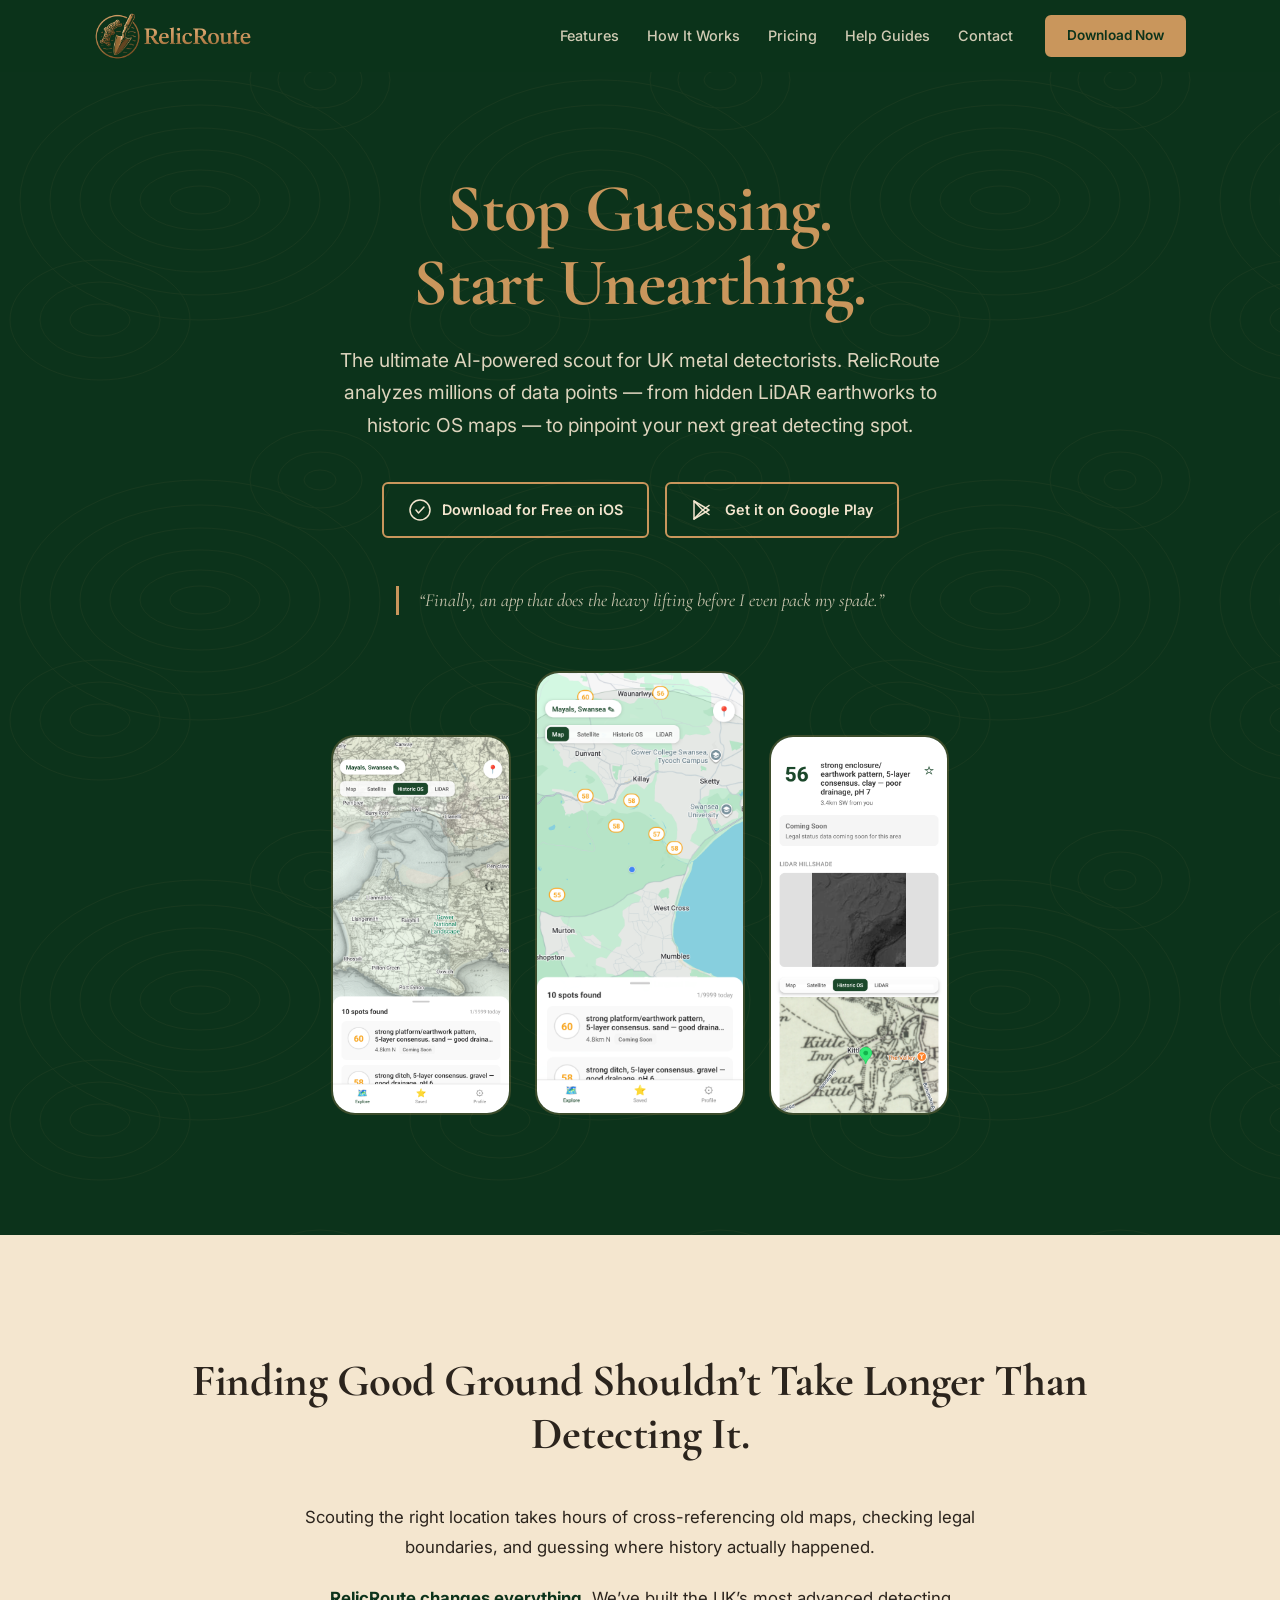
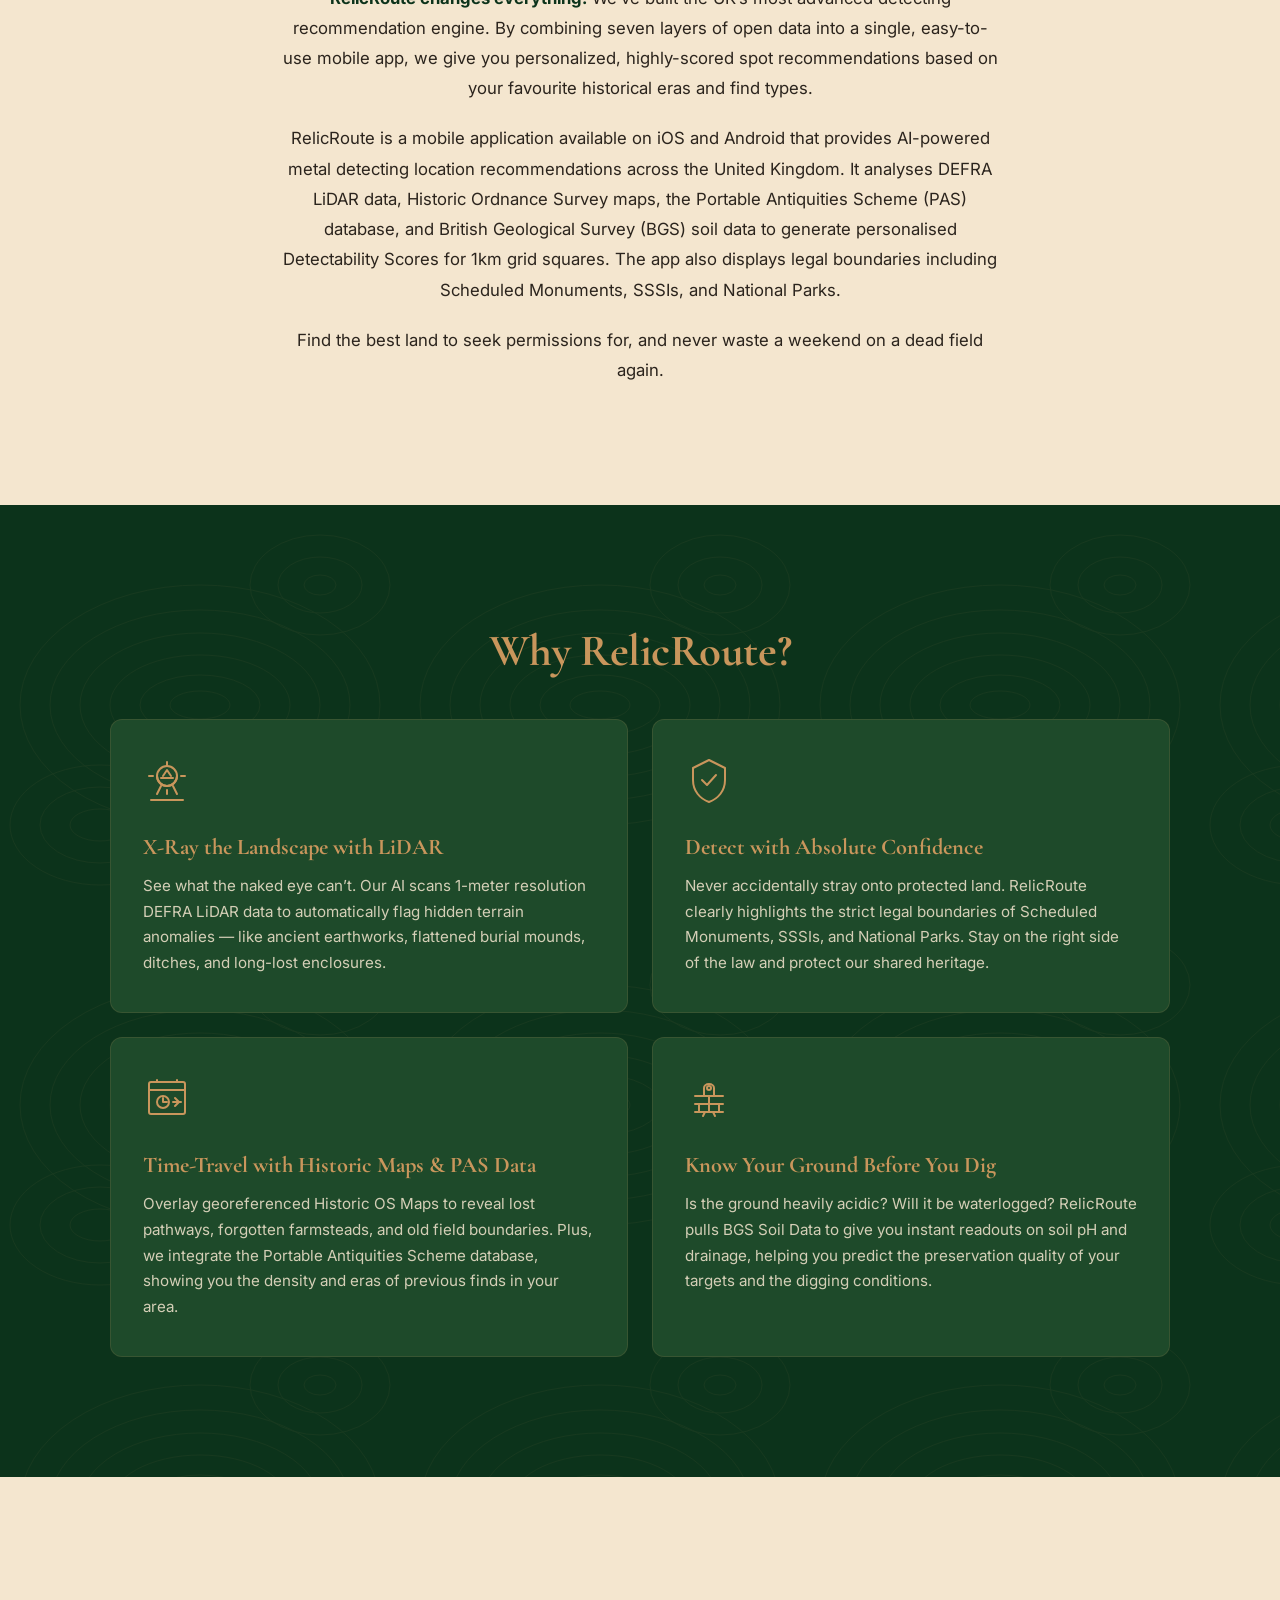
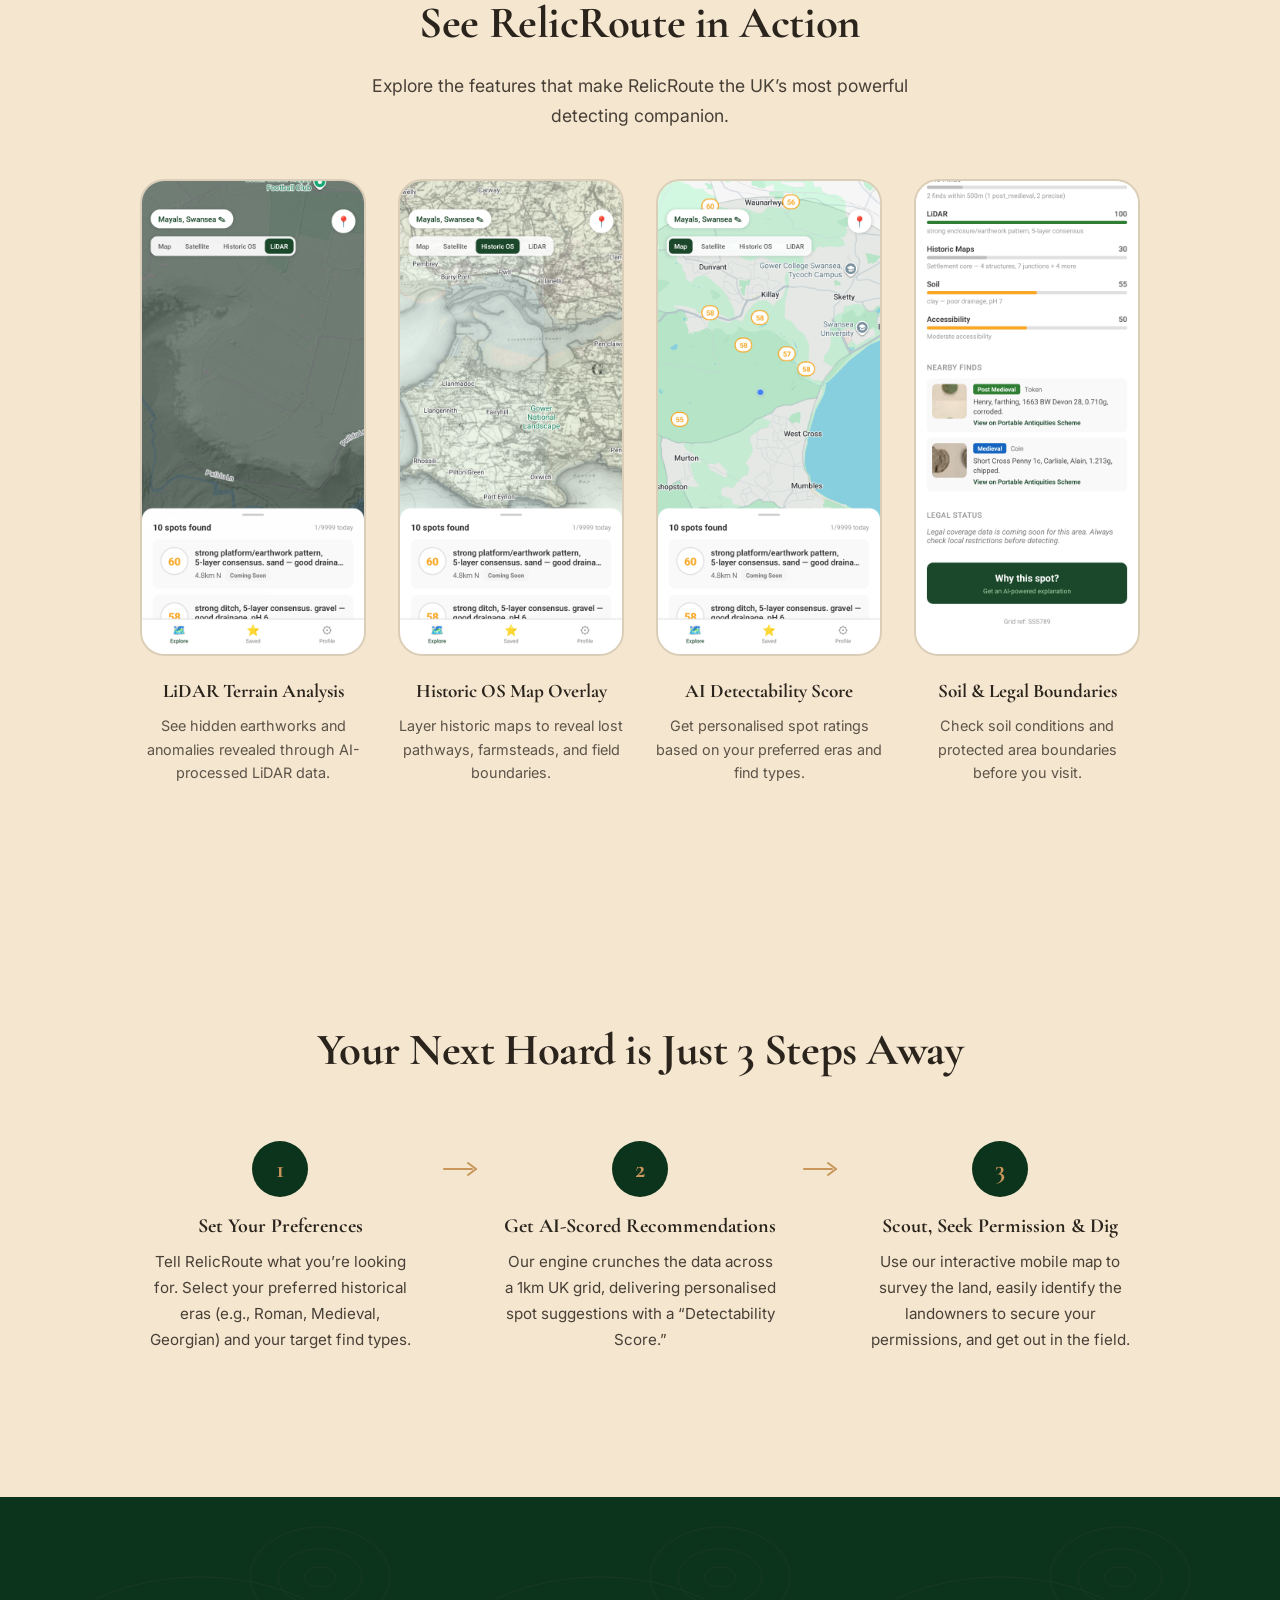
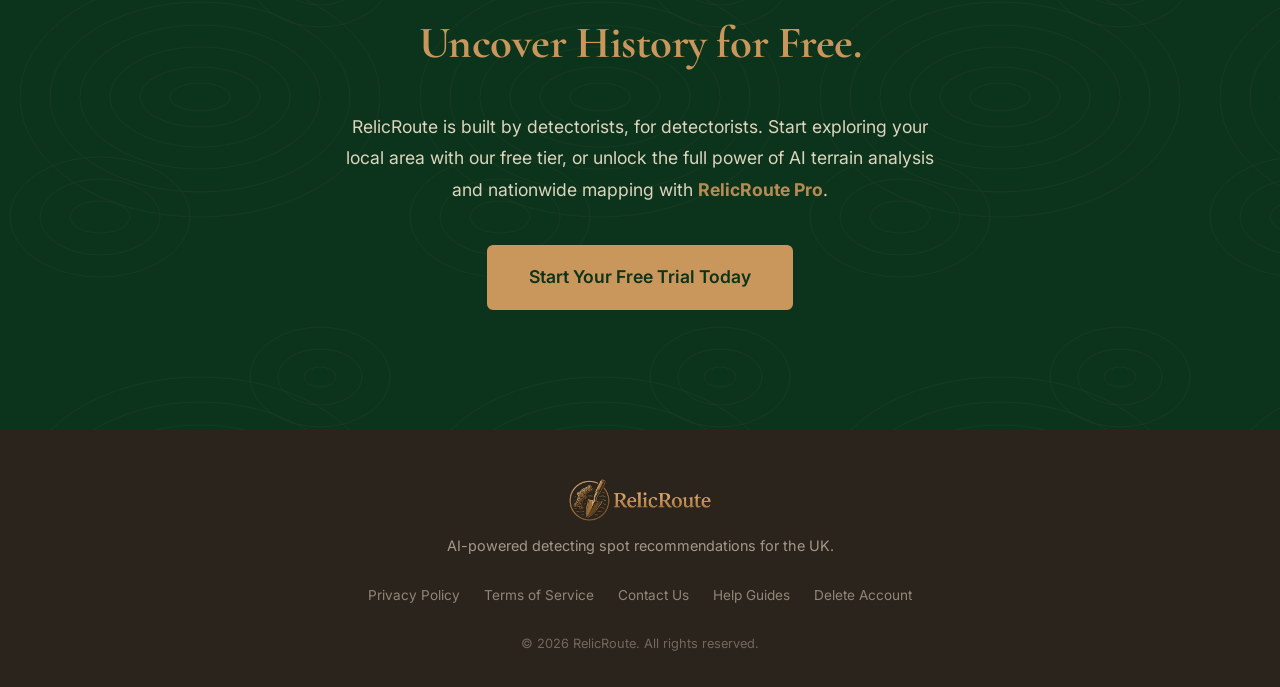
==== index.html @ 4301f2f0 "Add app screenshots to replace placeholder mockups on landing page Replace SVG placeholder icons in " ====
<!DOCTYPE html>
<html lang="en-GB">
<head>
  <meta charset="UTF-8">
  <meta name="viewport" content="width=device-width, initial-scale=1.0">
  <meta name="description" content="RelicRoute — AI-powered spot recommendations for UK metal detectorists. Combine LiDAR, historic maps, PAS data, and soil analysis to find your next great detecting location.">
  <meta name="robots" content="index, follow">
  <meta name="author" content="RelicRoute">
  <meta name="google-site-verification" content="62xCfvaOAFISEsQDNZ6DNPzke8ZOVSslEIPbZOKiRK8">
  <title>RelicRoute — Stop Guessing. Start Unearthing.</title>

  <link rel="canonical" href="https://www.relicroute.co.uk/">

  <!-- Open Graph -->
  <meta property="og:title" content="RelicRoute — AI-Powered Spot Recommendations for UK Metal Detectorists">
  <meta property="og:description" content="Combine LiDAR, historic maps, PAS data, and soil analysis to find your next great detecting location.">
  <meta property="og:type" content="website">
  <meta property="og:url" content="https://www.relicroute.co.uk/">
  <meta property="og:image" content="https://www.relicroute.co.uk/relicroute-logo.png">
  <meta property="og:site_name" content="RelicRoute">
  <meta property="og:locale" content="en_GB">

  <!-- Twitter Card -->
  <meta name="twitter:card" content="summary_large_image">
  <meta name="twitter:title" content="RelicRoute — AI-Powered Spot Recommendations for UK Metal Detectorists">
  <meta name="twitter:description" content="Combine LiDAR, historic maps, PAS data, and soil analysis to find your next great detecting location.">
  <meta name="twitter:image" content="https://www.relicroute.co.uk/relicroute-logo.png">

  <link rel="preconnect" href="https://fonts.googleapis.com">
  <link rel="preconnect" href="https://fonts.gstatic.com" crossorigin>
  <link href="https://fonts.googleapis.com/css2?family=Cormorant+Garamond:ital,wght@0,400;0,600;0,700;1,400&family=Inter:wght@400;500;600;700&display=swap" rel="stylesheet">

  <link rel="icon" type="image/png" href="RelicRoute Logo.png">
  <link rel="apple-touch-icon" href="relicroute-logo.png">
  <link rel="stylesheet" href="css/styles.css">

  <!-- Structured Data -->
  <script type="application/ld+json">
  {
    "@context": "https://schema.org",
    "@type": "Organization",
    "name": "RelicRoute",
    "url": "https://www.relicroute.co.uk",
    "logo": "https://www.relicroute.co.uk/relicroute-logo.png",
    "description": "AI-powered detecting spot recommendations for UK metal detectorists.",
    "email": "support@relicroute.co.uk"
  }
  </script>
  <script type="application/ld+json">
  {
    "@context": "https://schema.org",
    "@type": "SoftwareApplication",
    "name": "RelicRoute",
    "operatingSystem": "iOS, Android",
    "applicationCategory": "UtilitiesApplication",
    "description": "AI-powered scout for UK metal detectorists. Analyses LiDAR, historic maps, PAS data, and soil data to recommend detecting locations.",
    "offers": {
      "@type": "Offer",
      "price": "0",
      "priceCurrency": "GBP"
    },
    "featureList": [
      "LiDAR terrain analysis",
      "Historic Ordnance Survey map overlays",
      "Portable Antiquities Scheme (PAS) data integration",
      "BGS soil data analysis",
      "Scheduled Monument and SSSI boundary mapping",
      "AI-powered Detectability Score"
    ]
  }
  </script>
</head>
<body>

  <!-- Navigation -->
  <header class="site-header" id="site-header">
    <nav class="nav-container">
      <a href="index.html" class="nav-logo">
        <img src="relicroute-logo.png" alt="RelicRoute" width="200" height="auto">
      </a>
      <button class="nav-toggle" aria-label="Toggle navigation" aria-expanded="false">
        <span class="hamburger"></span>
      </button>
      <div class="nav-menu">
        <ul class="nav-links">
          <li><a href="#features">Features</a></li>
          <li><a href="#how-it-works">How It Works</a></li>
          <li><a href="#pricing">Pricing</a></li>
          <li><a href="help.html">Help Guides</a></li>
          <li><a href="contact.html">Contact</a></li>
        </ul>
        <a href="#pricing" class="btn btn-bronze btn-sm">Download Now</a>
      </div>
    </nav>
  </header>

  <main>

    <!-- Hero Section -->
    <section class="hero" id="hero">
      <div class="contour-bg" aria-hidden="true"></div>
      <div class="container hero-content">
        <h1 class="hero-headline">Stop Guessing.<br>Start Unearthing.</h1>
        <p class="hero-sub">The ultimate AI-powered scout for UK metal detectorists. RelicRoute analyzes millions of data points — from hidden LiDAR earthworks to historic OS maps — to pinpoint your next great detecting spot.</p>
        <div class="hero-ctas">
          <a href="#" class="btn btn-store">
            <svg width="24" height="24" viewBox="0 0 24 24" fill="none" stroke="currentColor" stroke-width="1.5" stroke-linecap="round" stroke-linejoin="round" aria-hidden="true"><path d="M12 2C6.477 2 2 6.477 2 12s4.477 10 10 10 10-4.477 10-10S17.523 2 12 2z"/><path d="M8 12l2.5 3L16 9"/></svg>
            Download for Free on iOS
          </a>
          <a href="#" class="btn btn-store">
            <svg width="24" height="24" viewBox="0 0 24 24" fill="none" stroke="currentColor" stroke-width="1.5" stroke-linecap="round" stroke-linejoin="round" aria-hidden="true"><path d="M3 3l8.735 9L3 21V3z"/><path d="M3 3l15 9-15 9"/><path d="M11.735 12L18 16.5"/><path d="M11.735 12L18 7.5"/></svg>
            Get it on Google Play
          </a>
        </div>
        <blockquote class="hero-quote">
          <p>&ldquo;Finally, an app that does the heavy lifting before I even pack my spade.&rdquo;</p>
        </blockquote>

        <!-- App Screenshots in Hero -->
        <div class="hero-screenshots">
          <div class="phone-frame">
            <img src="images/explore-map-scores.png" alt="RelicRoute map view showing detectability scores across the landscape" class="phone-screenshot" />
          </div>
          <div class="phone-frame phone-frame--featured">
            <img src="images/explore-historic-os.png" alt="RelicRoute explore view with Historic OS map overlay and recommended spots" class="phone-screenshot" />
          </div>
          <div class="phone-frame">
            <img src="images/spot-detail-overview.png" alt="RelicRoute spot detail showing LiDAR hillshade and historic map data" class="phone-screenshot" />
          </div>
        </div>
      </div>
    </section>

    <!-- Problem / Solution Section -->
    <section class="problem-solution" id="about">
      <div class="container">
        <h2 class="section-heading">Finding Good Ground Shouldn&rsquo;t Take Longer Than Detecting It.</h2>
        <div class="problem-solution-body">
          <p>Scouting the right location takes hours of cross-referencing old maps, checking legal boundaries, and guessing where history actually happened.</p>
          <p><strong>RelicRoute changes everything.</strong> We&rsquo;ve built the UK&rsquo;s most advanced detecting recommendation engine. By combining seven layers of open data into a single, easy-to-use mobile app, we give you personalized, highly-scored spot recommendations based on your favourite historical eras and find types.</p>
          <p>RelicRoute is a mobile application available on iOS and Android that provides AI-powered metal detecting location recommendations across the United Kingdom. It analyses DEFRA LiDAR data, Historic Ordnance Survey maps, the Portable Antiquities Scheme (PAS) database, and British Geological Survey (BGS) soil data to generate personalised Detectability Scores for 1km grid squares. The app also displays legal boundaries including Scheduled Monuments, SSSIs, and National Parks.</p>
          <p>Find the best land to seek permissions for, and never waste a weekend on a dead field again.</p>
        </div>
      </div>
    </section>

    <!-- Core Features Section -->
    <section class="features" id="features">
      <div class="contour-bg" aria-hidden="true"></div>
      <div class="container">
        <h2 class="section-heading section-heading--light">Why RelicRoute?</h2>
        <div class="features-grid">

          <div class="feature-card">
            <div class="feature-icon">
              <svg width="48" height="48" viewBox="0 0 48 48" fill="none" stroke="#C9965C" stroke-width="2" stroke-linecap="round" stroke-linejoin="round" aria-hidden="true">
                <circle cx="24" cy="20" r="10"/>
                <path d="M14 20c0 5.523 4.477 10 10 10s10-4.477 10-10"/>
                <path d="M24 10v-4M24 34v4M10 20H6M42 20h-4"/>
                <path d="M18 30l-4 8M30 30l4 8"/>
                <path d="M8 44h32"/>
                <path d="M20 20l4-6 4 6"/>
                <path d="M18 22h12"/>
              </svg>
            </div>
            <h3 class="feature-title">X-Ray the Landscape with LiDAR</h3>
            <p class="feature-desc">See what the naked eye can&rsquo;t. Our AI scans 1-meter resolution DEFRA LiDAR data to automatically flag hidden terrain anomalies — like ancient earthworks, flattened burial mounds, ditches, and long-lost enclosures.</p>
          </div>

          <div class="feature-card">
            <div class="feature-icon">
              <svg width="48" height="48" viewBox="0 0 48 48" fill="none" stroke="#C9965C" stroke-width="2" stroke-linecap="round" stroke-linejoin="round" aria-hidden="true">
                <path d="M24 4l-16 8v12c0 10.667 6.667 18.667 16 22 9.333-3.333 16-11.333 16-22V12L24 4z"/>
                <path d="M17 24l5 5 9-10"/>
              </svg>
            </div>
            <h3 class="feature-title">Detect with Absolute Confidence</h3>
            <p class="feature-desc">Never accidentally stray onto protected land. RelicRoute clearly highlights the strict legal boundaries of Scheduled Monuments, SSSIs, and National Parks. Stay on the right side of the law and protect our shared heritage.</p>
          </div>

          <div class="feature-card">
            <div class="feature-icon">
              <svg width="48" height="48" viewBox="0 0 48 48" fill="none" stroke="#C9965C" stroke-width="2" stroke-linecap="round" stroke-linejoin="round" aria-hidden="true">
                <rect x="6" y="8" width="36" height="32" rx="2"/>
                <path d="M6 16h36"/>
                <path d="M14 8v-2M34 8v-2"/>
                <circle cx="20" cy="28" r="6"/>
                <path d="M20 24v4h4"/>
                <path d="M32 24l4 4M32 32l4-4"/>
                <path d="M30 28h8"/>
              </svg>
            </div>
            <h3 class="feature-title">Time-Travel with Historic Maps &amp; PAS Data</h3>
            <p class="feature-desc">Overlay georeferenced Historic OS Maps to reveal lost pathways, forgotten farmsteads, and old field boundaries. Plus, we integrate the Portable Antiquities Scheme database, showing you the density and eras of previous finds in your area.</p>
          </div>

          <div class="feature-card">
            <div class="feature-icon">
              <svg width="48" height="48" viewBox="0 0 48 48" fill="none" stroke="#C9965C" stroke-width="2" stroke-linecap="round" stroke-linejoin="round" aria-hidden="true">
                <path d="M10 38h28"/>
                <path d="M10 30h28"/>
                <path d="M10 22h28"/>
                <path d="M14 38v-8"/>
                <path d="M24 38v-16"/>
                <path d="M34 38v-8"/>
                <path d="M19 22v-8c0-2 2-4 5-4s5 2 5 4v8"/>
                <circle cx="24" cy="14" r="2"/>
                <path d="M18 42l2-4M30 42l-2-4"/>
              </svg>
            </div>
            <h3 class="feature-title">Know Your Ground Before You Dig</h3>
            <p class="feature-desc">Is the ground heavily acidic? Will it be waterlogged? RelicRoute pulls BGS Soil Data to give you instant readouts on soil pH and drainage, helping you predict the preservation quality of your targets and the digging conditions.</p>
          </div>

        </div>
      </div>
    </section>

    <!-- App Preview Section -->
    <section class="app-preview" id="app-preview">
      <div class="container">
        <h2 class="section-heading">See RelicRoute in Action</h2>
        <p class="app-preview-sub">Explore the features that make RelicRoute the UK&rsquo;s most powerful detecting companion.</p>
        <div class="app-preview-grid">
          <div class="preview-item reveal">
            <div class="preview-phone">
              <img src="images/explore-lidar.png" alt="LiDAR terrain analysis showing hidden earthworks" class="phone-screenshot phone-screenshot--light" />
            </div>
            <h3 class="preview-label">LiDAR Terrain Analysis</h3>
            <p class="preview-desc">See hidden earthworks and anomalies revealed through AI-processed LiDAR data.</p>
          </div>
          <div class="preview-item reveal">
            <div class="preview-phone">
              <img src="images/explore-historic-os-2.png" alt="Historic OS map overlay showing lost pathways and settlements" class="phone-screenshot phone-screenshot--light" />
            </div>
            <h3 class="preview-label">Historic OS Map Overlay</h3>
            <p class="preview-desc">Layer historic maps to reveal lost pathways, farmsteads, and field boundaries.</p>
          </div>
          <div class="preview-item reveal">
            <div class="preview-phone">
              <img src="images/spot-scores-breakdown.png" alt="AI detectability score breakdown with category ratings" class="phone-screenshot phone-screenshot--light" />
            </div>
            <h3 class="preview-label">AI Detectability Score</h3>
            <p class="preview-desc">Get personalised spot ratings based on your preferred eras and find types.</p>
          </div>
          <div class="preview-item reveal">
            <div class="preview-phone">
              <img src="images/explore-map-scores-2.png" alt="Map view showing soil and legal boundary data" class="phone-screenshot phone-screenshot--light" />
            </div>
            <h3 class="preview-label">Soil &amp; Legal Boundaries</h3>
            <p class="preview-desc">Check soil conditions and protected area boundaries before you visit.</p>
          </div>
        </div>
      </div>
    </section>

    <!-- How It Works Section -->
    <section class="how-it-works" id="how-it-works">
      <div class="container">
        <h2 class="section-heading">Your Next Hoard is Just 3 Steps Away</h2>
        <div class="steps">
          <div class="step">
            <span class="step-number">1</span>
            <h3 class="step-title">Set Your Preferences</h3>
            <p class="step-desc">Tell RelicRoute what you&rsquo;re looking for. Select your preferred historical eras (e.g., Roman, Medieval, Georgian) and your target find types.</p>
          </div>
          <div class="step-connector" aria-hidden="true">
            <svg width="40" height="24" viewBox="0 0 40 24" fill="none" stroke="#C9965C" stroke-width="2" stroke-linecap="round"><path d="M4 12h28M28 6l8 6-8 6"/></svg>
          </div>
          <div class="step">
            <span class="step-number">2</span>
            <h3 class="step-title">Get AI-Scored Recommendations</h3>
            <p class="step-desc">Our engine crunches the data across a 1km UK grid, delivering personalised spot suggestions with a &ldquo;Detectability Score.&rdquo;</p>
          </div>
          <div class="step-connector" aria-hidden="true">
            <svg width="40" height="24" viewBox="0 0 40 24" fill="none" stroke="#C9965C" stroke-width="2" stroke-linecap="round"><path d="M4 12h28M28 6l8 6-8 6"/></svg>
          </div>
          <div class="step">
            <span class="step-number">3</span>
            <h3 class="step-title">Scout, Seek Permission &amp; Dig</h3>
            <p class="step-desc">Use our interactive mobile map to survey the land, easily identify the landowners to secure your permissions, and get out in the field.</p>
          </div>
        </div>
      </div>
    </section>

    <!-- Pricing / CTA Section -->
    <section class="pricing" id="pricing">
      <div class="contour-bg" aria-hidden="true"></div>
      <div class="container pricing-content">
        <h2 class="section-heading section-heading--light">Uncover History for Free.</h2>
        <p class="pricing-body">RelicRoute is built by detectorists, for detectorists. Start exploring your local area with our free tier, or unlock the full power of AI terrain analysis and nationwide mapping with <strong>RelicRoute Pro</strong>.</p>
        <div class="pricing-ctas">
          <a href="#" class="btn btn-bronze btn-lg">Start Your Free Trial Today</a>
        </div>
      </div>
    </section>

  </main>

  <!-- Footer -->
  <footer class="site-footer">
    <div class="container footer-inner">
      <div class="footer-brand">
        <img src="relicroute-logo.png" alt="RelicRoute" class="footer-logo" width="160">
        <p class="footer-tagline">AI-powered detecting spot recommendations for the UK.</p>
      </div>
      <nav class="footer-links" aria-label="Footer navigation">
        <a href="privacy.html">Privacy Policy</a>
        <a href="terms.html">Terms of Service</a>
        <a href="contact.html">Contact Us</a>
        <a href="help.html">Help Guides</a>
        <a href="delete-account.html">Delete Account</a>
      </nav>
      <p class="footer-copy">&copy; 2026 RelicRoute. All rights reserved.</p>
    </div>
  </footer>

  <script src="js/main.js"></script>
</body>
</html>
---- css/styles.css ----
/* ===================================================
   RelicRoute Marketing Site — Styles
   Brand: Heritage green, bronze, parchment
   Fonts: Cormorant Garamond (display), Inter (body)
   =================================================== */

/* --- Custom Properties --- */
:root {
  --relic-green: #0C331B;
  --brand-bronze: #C9965C;
  --deep-bronze: #B6844F;
  --moss-green: #1E4A2A;
  --parchment: #F4E6CF;
  --charcoal-earth: #2B241D;
  --white: #FFFFFF;

  --font-display: 'Cormorant Garamond', Georgia, 'Times New Roman', serif;
  --font-body: 'Inter', -apple-system, BlinkMacSystemFont, 'Segoe UI', Roboto, sans-serif;

  --max-width: 1140px;
  --header-height: 72px;

  --ease-out: cubic-bezier(0.25, 0.46, 0.45, 0.94);
}

/* --- Reset --- */
*,
*::before,
*::after {
  margin: 0;
  padding: 0;
  box-sizing: border-box;
}

html {
  scroll-behavior: smooth;
  -webkit-text-size-adjust: 100%;
}

body {
  font-family: var(--font-body);
  font-size: 16px;
  line-height: 1.6;
  color: var(--charcoal-earth);
  background: var(--relic-green);
  -webkit-font-smoothing: antialiased;
  -moz-osx-font-smoothing: grayscale;
}

img {
  max-width: 100%;
  height: auto;
  display: block;
}

a {
  color: inherit;
  text-decoration: none;
}

ul {
  list-style: none;
}

/* --- Utilities --- */
.container {
  width: 100%;
  max-width: var(--max-width);
  margin: 0 auto;
  padding: 0 24px;
}

/* --- Buttons --- */
.btn {
  display: inline-flex;
  align-items: center;
  gap: 10px;
  font-family: var(--font-body);
  font-weight: 600;
  font-size: 0.95rem;
  border: 2px solid var(--brand-bronze);
  border-radius: 6px;
  padding: 12px 28px;
  cursor: pointer;
  transition: background 0.25s var(--ease-out), color 0.25s var(--ease-out), transform 0.2s var(--ease-out);
  text-align: center;
  justify-content: center;
}

.btn:hover {
  transform: translateY(-1px);
}

.btn:active {
  transform: translateY(0);
}

.btn-bronze {
  background: var(--brand-bronze);
  color: var(--relic-green);
  border-color: var(--brand-bronze);
}

.btn-bronze:hover {
  background: var(--deep-bronze);
  border-color: var(--deep-bronze);
}

.btn-store {
  background: transparent;
  color: var(--parchment);
  border-color: var(--brand-bronze);
  font-size: 0.9rem;
  padding: 14px 24px;
}

.btn-store:hover {
  background: var(--brand-bronze);
  color: var(--relic-green);
}

.btn-store svg {
  flex-shrink: 0;
}

.btn-sm {
  padding: 8px 20px;
  font-size: 0.85rem;
}

.btn-lg {
  padding: 16px 40px;
  font-size: 1.1rem;
}

/* --- Contour Background Texture --- */
.contour-bg {
  position: absolute;
  inset: 0;
  pointer-events: none;
  opacity: 0.06;
  background-image: url("data:image/svg+xml,%3Csvg xmlns='http://www.w3.org/2000/svg' width='400' height='400' viewBox='0 0 400 400'%3E%3Cg fill='none' stroke='%23C9965C' stroke-width='1'%3E%3Cellipse cx='200' cy='200' rx='180' ry='120'/%3E%3Cellipse cx='200' cy='200' rx='150' ry='95'/%3E%3Cellipse cx='200' cy='200' rx='120' ry='72'/%3E%3Cellipse cx='200' cy='200' rx='90' ry='50'/%3E%3Cellipse cx='200' cy='200' rx='60' ry='30'/%3E%3Cellipse cx='200' cy='200' rx='30' ry='14'/%3E%3Cellipse cx='100' cy='320' rx='90' ry='60'/%3E%3Cellipse cx='100' cy='320' rx='60' ry='38'/%3E%3Cellipse cx='100' cy='320' rx='30' ry='16'/%3E%3Cellipse cx='320' cy='80' rx='70' ry='50'/%3E%3Cellipse cx='320' cy='80' rx='42' ry='28'/%3E%3Cellipse cx='320' cy='80' rx='16' ry='10'/%3E%3C/g%3E%3C/svg%3E");
  background-size: 400px 400px;
}

/* ===================================================
   HEADER / NAVIGATION
   =================================================== */
.site-header {
  position: fixed;
  top: 0;
  left: 0;
  right: 0;
  z-index: 100;
  height: var(--header-height);
  background: rgba(12, 51, 27, 0.9);
  backdrop-filter: blur(12px);
  -webkit-backdrop-filter: blur(12px);
  transition: background 0.3s var(--ease-out), box-shadow 0.3s var(--ease-out);
}

.site-header.scrolled {
  background: rgba(12, 51, 27, 0.97);
  box-shadow: 0 2px 20px rgba(0, 0, 0, 0.3);
}

.nav-container {
  max-width: var(--max-width);
  margin: 0 auto;
  padding: 0 24px;
  height: 100%;
  display: flex;
  align-items: center;
  justify-content: space-between;
}

.nav-logo img {
  height: 48px;
  width: auto;
}

.nav-menu {
  display: flex;
  align-items: center;
  gap: 32px;
}

.nav-links {
  display: flex;
  gap: 28px;
}

.nav-links a {
  font-size: 0.9rem;
  font-weight: 500;
  color: var(--parchment);
  opacity: 0.85;
  transition: opacity 0.2s, color 0.2s;
}

.nav-links a:hover {
  opacity: 1;
  color: var(--brand-bronze);
}

/* Hamburger */
.nav-toggle {
  display: none;
  background: none;
  border: none;
  cursor: pointer;
  width: 32px;
  height: 32px;
  position: relative;
  z-index: 110;
}

.hamburger,
.hamburger::before,
.hamburger::after {
  display: block;
  width: 24px;
  height: 2px;
  background: var(--parchment);
  border-radius: 2px;
  transition: transform 0.3s var(--ease-out), opacity 0.2s;
  position: absolute;
  left: 4px;
}

.hamburger {
  top: 50%;
  transform: translateY(-50%);
}

.hamburger::before {
  content: '';
  top: -7px;
}

.hamburger::after {
  content: '';
  top: 7px;
}

.nav-toggle[aria-expanded="true"] .hamburger {
  background: transparent;
}

.nav-toggle[aria-expanded="true"] .hamburger::before {
  top: 0;
  transform: rotate(45deg);
}

.nav-toggle[aria-expanded="true"] .hamburger::after {
  top: 0;
  transform: rotate(-45deg);
}

/* ===================================================
   HERO
   =================================================== */
.hero {
  position: relative;
  background: var(--relic-green);
  padding: calc(var(--header-height) + 80px) 0 100px;
  overflow: hidden;
  min-height: 85vh;
  display: flex;
  align-items: center;
}

.hero-content {
  position: relative;
  z-index: 1;
  text-align: center;
  max-width: 780px;
  margin: 0 auto;
}

.hero-headline {
  font-family: var(--font-display);
  font-weight: 700;
  font-size: clamp(2.4rem, 6vw, 4.2rem);
  line-height: 1.1;
  color: var(--brand-bronze);
  margin-bottom: 24px;
  letter-spacing: -0.01em;
}

.hero-sub {
  font-size: clamp(1rem, 2.2vw, 1.2rem);
  color: var(--parchment);
  opacity: 0.9;
  line-height: 1.7;
  margin-bottom: 40px;
  max-width: 640px;
  margin-left: auto;
  margin-right: auto;
}

.hero-ctas {
  display: flex;
  flex-wrap: wrap;
  gap: 16px;
  justify-content: center;
  margin-bottom: 48px;
}

.hero-quote {
  border-left: 3px solid var(--brand-bronze);
  padding-left: 20px;
  display: inline-block;
  text-align: left;
}

.hero-quote p {
  font-family: var(--font-display);
  font-style: italic;
  font-size: 1.15rem;
  color: var(--parchment);
  opacity: 0.8;
  line-height: 1.6;
}

/* --- Hero Screenshots --- */
.hero-screenshots {
  display: flex;
  justify-content: center;
  align-items: flex-end;
  gap: 24px;
  margin-top: 56px;
}

.phone-frame {
  width: 180px;
  flex-shrink: 0;
}

.phone-frame--featured {
  width: 210px;
}

.screenshot-placeholder {
  aspect-ratio: 9 / 19;
  background: var(--moss-green);
  border: 2px solid rgba(201, 150, 92, 0.25);
  border-radius: 24px;
  display: flex;
  flex-direction: column;
  align-items: center;
  justify-content: center;
  gap: 12px;
  color: var(--brand-bronze);
  padding: 20px;
  text-align: center;
}

.screenshot-placeholder span {
  font-family: var(--font-body);
  font-size: 0.8rem;
  font-weight: 500;
  opacity: 0.7;
}

.screenshot-placeholder svg {
  opacity: 0.5;
}

.screenshot-placeholder--light {
  background: var(--white);
  border-color: rgba(43, 36, 29, 0.12);
  color: var(--charcoal-earth);
}

.phone-screenshot {
  width: 100%;
  aspect-ratio: 9 / 19;
  object-fit: cover;
  border-radius: 24px;
  border: 2px solid rgba(201, 150, 92, 0.25);
  display: block;
}

.phone-screenshot--light {
  border-color: rgba(43, 36, 29, 0.12);
}

/* ===================================================
   PROBLEM / SOLUTION
   =================================================== */
.problem-solution {
  background: var(--parchment);
  padding: 100px 0;
}

.section-heading {
  font-family: var(--font-display);
  font-weight: 700;
  font-size: clamp(1.8rem, 4vw, 2.8rem);
  line-height: 1.2;
  color: var(--charcoal-earth);
  margin-bottom: 40px;
  text-align: center;
  letter-spacing: -0.01em;
}

.section-heading--light {
  color: var(--brand-bronze);
}

.problem-solution-body {
  max-width: 720px;
  margin: 0 auto;
  text-align: center;
}

.problem-solution-body p {
  font-size: 1.05rem;
  line-height: 1.8;
  margin-bottom: 20px;
  color: var(--charcoal-earth);
}

.problem-solution-body p:last-child {
  margin-bottom: 0;
}

.problem-solution-body strong {
  color: var(--relic-green);
}

/* ===================================================
   FEATURES
   =================================================== */
.features {
  position: relative;
  background: var(--relic-green);
  padding: 100px 0;
  overflow: hidden;
}

.features-grid {
  display: grid;
  grid-template-columns: 1fr;
  gap: 24px;
  margin-top: 16px;
}

.feature-card {
  background: var(--moss-green);
  border: 1px solid rgba(201, 150, 92, 0.15);
  border-radius: 12px;
  padding: 36px 32px;
  transition: transform 0.3s var(--ease-out), border-color 0.3s;
}

.feature-card:hover {
  transform: translateY(-4px);
  border-color: rgba(201, 150, 92, 0.35);
}

.feature-icon {
  margin-bottom: 20px;
}

.feature-icon svg {
  width: 48px;
  height: 48px;
}

.feature-title {
  font-family: var(--font-display);
  font-weight: 700;
  font-size: 1.4rem;
  color: var(--brand-bronze);
  margin-bottom: 12px;
  line-height: 1.3;
}

.feature-desc {
  font-size: 0.95rem;
  line-height: 1.7;
  color: var(--parchment);
  opacity: 0.85;
}

/* ===================================================
   APP PREVIEW
   =================================================== */
.app-preview {
  background: var(--parchment);
  padding: 100px 0;
}

.app-preview-sub {
  text-align: center;
  font-size: 1.1rem;
  line-height: 1.7;
  color: var(--charcoal-earth);
  opacity: 0.85;
  max-width: 600px;
  margin: -20px auto 48px;
}

.app-preview-grid {
  display: grid;
  grid-template-columns: 1fr;
  gap: 40px;
  max-width: 1000px;
  margin: 0 auto;
}

.preview-item {
  text-align: center;
}

.preview-phone {
  max-width: 240px;
  margin: 0 auto 20px;
}

.preview-label {
  font-family: var(--font-display);
  font-weight: 700;
  font-size: 1.2rem;
  color: var(--charcoal-earth);
  margin-bottom: 8px;
}

.preview-desc {
  font-size: 0.9rem;
  line-height: 1.6;
  color: var(--charcoal-earth);
  opacity: 0.75;
  max-width: 280px;
  margin: 0 auto;
}

/* ===================================================
   HOW IT WORKS
   =================================================== */
.how-it-works {
  background: var(--parchment);
  padding: 100px 0;
}

.steps {
  display: flex;
  flex-direction: column;
  align-items: center;
  gap: 16px;
  margin-top: 16px;
}

.step {
  text-align: center;
  max-width: 320px;
  padding: 24px;
}

.step-number {
  display: inline-flex;
  align-items: center;
  justify-content: center;
  width: 56px;
  height: 56px;
  border-radius: 50%;
  background: var(--relic-green);
  color: var(--brand-bronze);
  font-family: var(--font-display);
  font-weight: 700;
  font-size: 1.6rem;
  margin-bottom: 16px;
}

.step-title {
  font-family: var(--font-display);
  font-weight: 700;
  font-size: 1.25rem;
  color: var(--charcoal-earth);
  margin-bottom: 10px;
  line-height: 1.3;
}

.step-desc {
  font-size: 0.95rem;
  line-height: 1.7;
  color: var(--charcoal-earth);
  opacity: 0.85;
}

.step-connector {
  display: flex;
  align-items: center;
  justify-content: center;
  transform: rotate(90deg);
}

/* ===================================================
   PRICING / CTA
   =================================================== */
.pricing {
  position: relative;
  background: var(--relic-green);
  padding: 100px 0;
  overflow: hidden;
}

.pricing-content {
  position: relative;
  z-index: 1;
  text-align: center;
  max-width: 680px;
  margin: 0 auto;
}

.pricing-body {
  font-size: 1.1rem;
  line-height: 1.8;
  color: var(--parchment);
  opacity: 0.9;
  margin-bottom: 40px;
}

.pricing-body strong {
  color: var(--brand-bronze);
}

.pricing-ctas {
  display: flex;
  justify-content: center;
}

/* ===================================================
   FOOTER
   =================================================== */
.site-footer {
  background: var(--charcoal-earth);
  padding: 48px 0 32px;
}

.footer-inner {
  text-align: center;
}

.footer-logo {
  height: 44px;
  width: auto;
  margin: 0 auto 12px;
}

.footer-tagline {
  font-size: 0.9rem;
  color: var(--parchment);
  opacity: 0.6;
  margin-bottom: 28px;
}

.footer-links {
  display: flex;
  justify-content: center;
  flex-wrap: wrap;
  gap: 24px;
  margin-bottom: 28px;
}

.footer-links a {
  font-size: 0.85rem;
  color: var(--parchment);
  opacity: 0.5;
  transition: opacity 0.2s;
}

.footer-links a:hover {
  opacity: 1;
  color: var(--brand-bronze);
}

.footer-copy {
  font-size: 0.8rem;
  color: var(--parchment);
  opacity: 0.35;
}

/* ===================================================
   SCROLL REVEAL ANIMATIONS
   =================================================== */
.reveal {
  opacity: 0;
  transform: translateY(30px);
  transition: opacity 0.7s var(--ease-out), transform 0.7s var(--ease-out);
}

.reveal.revealed {
  opacity: 1;
  transform: translateY(0);
}

/* Stagger feature cards */
.feature-card.reveal:nth-child(2) { transition-delay: 0.1s; }
.feature-card.reveal:nth-child(3) { transition-delay: 0.2s; }
.feature-card.reveal:nth-child(4) { transition-delay: 0.3s; }

/* Stagger steps */
.step.reveal:nth-child(2) { transition-delay: 0.15s; }
.step.reveal:nth-child(3) { transition-delay: 0.3s; }

@media (prefers-reduced-motion: reduce) {
  .reveal {
    opacity: 1;
    transform: none;
    transition: none;
  }
}

/* ===================================================
   PAGE HERO (Contact & Help pages)
   =================================================== */
.page-hero {
  position: relative;
  background: var(--relic-green);
  padding: calc(var(--header-height) + 80px) 0 60px;
  overflow: hidden;
  text-align: center;
}

.page-hero-content {
  position: relative;
  z-index: 1;
  max-width: 680px;
  margin: 0 auto;
}

.page-hero-headline {
  font-family: var(--font-display);
  font-weight: 700;
  font-size: clamp(2rem, 5vw, 3.2rem);
  color: var(--brand-bronze);
  margin-bottom: 16px;
  line-height: 1.1;
}

.page-hero-sub {
  font-size: clamp(1rem, 2vw, 1.15rem);
  color: var(--parchment);
  opacity: 0.85;
  line-height: 1.7;
}

/* ===================================================
   CONTACT PAGE
   =================================================== */
.contact-section {
  background: var(--parchment);
  padding: 80px 0 100px;
}

.contact-grid {
  display: grid;
  grid-template-columns: 1fr;
  gap: 48px;
  max-width: 960px;
  margin: 0 auto;
}

.contact-heading {
  font-family: var(--font-display);
  font-weight: 700;
  font-size: 1.8rem;
  color: var(--charcoal-earth);
  margin-bottom: 32px;
}

/* Form */
.contact-form {
  display: flex;
  flex-direction: column;
  gap: 20px;
}

.form-group {
  display: flex;
  flex-direction: column;
  gap: 6px;
}

.form-group label {
  font-size: 0.9rem;
  font-weight: 600;
  color: var(--charcoal-earth);
}

.form-group input,
.form-group select,
.form-group textarea {
  font-family: var(--font-body);
  font-size: 1rem;
  padding: 12px 16px;
  border: 2px solid rgba(43, 36, 29, 0.15);
  border-radius: 8px;
  background: var(--white);
  color: var(--charcoal-earth);
  transition: border-color 0.2s;
}

.form-group input:focus,
.form-group select:focus,
.form-group textarea:focus {
  outline: none;
  border-color: var(--brand-bronze);
}

.form-group textarea {
  resize: vertical;
  min-height: 120px;
}

.form-group select {
  appearance: none;
  background-image: url("data:image/svg+xml,%3Csvg xmlns='http://www.w3.org/2000/svg' width='16' height='16' viewBox='0 0 16 16'%3E%3Cpath fill='%232B241D' d='M4 6l4 4 4-4'/%3E%3C/svg%3E");
  background-repeat: no-repeat;
  background-position: right 12px center;
  padding-right: 36px;
}

.contact-submit {
  align-self: flex-start;
  margin-top: 8px;
}

/* Contact Info Sidebar */
.contact-info {
  display: flex;
  flex-direction: column;
  gap: 24px;
}

.contact-info-card {
  background: var(--white);
  border: 1px solid rgba(43, 36, 29, 0.08);
  border-radius: 12px;
  padding: 28px 24px;
}

.contact-info-icon {
  margin-bottom: 12px;
}

.contact-info-card h3 {
  font-family: var(--font-display);
  font-weight: 700;
  font-size: 1.2rem;
  color: var(--charcoal-earth);
  margin-bottom: 8px;
}

.contact-info-card p {
  font-size: 0.9rem;
  line-height: 1.6;
  color: var(--charcoal-earth);
  opacity: 0.8;
}

.contact-info-card a {
  color: var(--brand-bronze);
  font-weight: 600;
  transition: opacity 0.2s;
}

.contact-info-card a:hover {
  opacity: 0.8;
}

.contact-email-link {
  display: inline-block;
  margin-top: 8px;
  font-size: 1.05rem;
  color: var(--brand-bronze);
  font-weight: 600;
  border-bottom: 2px solid var(--brand-bronze);
  padding-bottom: 2px;
}

/* ===================================================
   HELP GUIDES PAGE
   =================================================== */
.help-section {
  background: var(--parchment);
  padding: 48px 0 100px;
}

/* Platform Tabs */
.platform-tabs {
  display: flex;
  justify-content: center;
  gap: 12px;
  margin-bottom: 48px;
}

.platform-tab {
  display: inline-flex;
  align-items: center;
  gap: 8px;
  font-family: var(--font-body);
  font-size: 1rem;
  font-weight: 600;
  padding: 14px 32px;
  border: 2px solid rgba(43, 36, 29, 0.15);
  border-radius: 8px;
  background: var(--white);
  color: var(--charcoal-earth);
  cursor: pointer;
  transition: border-color 0.2s, background 0.2s, color 0.2s;
}

.platform-tab:hover {
  border-color: var(--brand-bronze);
}

.platform-tab.active {
  background: var(--relic-green);
  color: var(--brand-bronze);
  border-color: var(--relic-green);
}

.platform-tab.active svg {
  stroke: var(--brand-bronze);
}

/* Help Intro */
.help-intro {
  max-width: 800px;
  margin: 0 auto 40px;
  padding: 28px 24px;
  background: var(--white);
  border: 1px solid rgba(43, 36, 29, 0.08);
  border-radius: 12px;
  font-size: 0.95rem;
  line-height: 1.7;
  color: var(--charcoal-earth);
}

.help-intro ul {
  padding-left: 20px;
  margin: 12px 0;
  list-style: disc;
}

.help-intro li {
  margin-bottom: 6px;
}

.help-intro p:last-child {
  margin-bottom: 0;
}

/* Platform Content */
.platform-content {
  display: none;
  max-width: 800px;
  margin: 0 auto;
}

.platform-content.active {
  display: block;
}

/* Help Categories */
.help-category {
  margin-bottom: 40px;
}

.help-category-title {
  font-family: var(--font-display);
  font-weight: 700;
  font-size: 1.6rem;
  color: var(--charcoal-earth);
  margin-bottom: 16px;
  padding-bottom: 12px;
  border-bottom: 2px solid var(--brand-bronze);
}

/* Accordion Articles */
.help-article {
  background: var(--white);
  border: 1px solid rgba(43, 36, 29, 0.08);
  border-radius: 10px;
  margin-bottom: 8px;
  overflow: hidden;
}

.help-article-toggle {
  display: flex;
  align-items: center;
  justify-content: space-between;
  width: 100%;
  padding: 18px 20px;
  background: none;
  border: none;
  cursor: pointer;
  text-align: left;
  font-family: var(--font-body);
  transition: background 0.2s;
}

.help-article-toggle:hover {
  background: rgba(201, 150, 92, 0.06);
}

.help-article-toggle h3 {
  font-family: var(--font-body);
  font-size: 1rem;
  font-weight: 600;
  color: var(--charcoal-earth);
  margin: 0;
  flex: 1;
  padding-right: 12px;
}

.help-chevron {
  flex-shrink: 0;
  transition: transform 0.25s var(--ease-out);
  color: var(--brand-bronze);
}

.help-article-toggle[aria-expanded="true"] .help-chevron {
  transform: rotate(180deg);
}

.help-article-body {
  display: none;
  padding: 0 20px 20px;
  font-size: 0.95rem;
  line-height: 1.7;
  color: var(--charcoal-earth);
}

.help-article-toggle[aria-expanded="true"] + .help-article-body {
  display: block;
}

.help-article-body ol,
.help-article-body ul {
  padding-left: 20px;
  margin: 8px 0;
}

.help-article-body ol {
  list-style: decimal;
}

.help-article-body ul {
  list-style: disc;
}

.help-article-body li {
  margin-bottom: 6px;
}

.help-article-body p {
  margin-bottom: 12px;
}

.help-article-body p:last-child {
  margin-bottom: 0;
}

.help-article-body strong {
  color: var(--relic-green);
}

/* Help CTA */
.help-cta {
  text-align: center;
  padding: 60px 0 0;
  margin-top: 40px;
  border-top: 1px solid rgba(43, 36, 29, 0.1);
  max-width: 800px;
  margin-left: auto;
  margin-right: auto;
}

.help-cta h2 {
  font-family: var(--font-display);
  font-weight: 700;
  font-size: 1.8rem;
  color: var(--charcoal-earth);
  margin-bottom: 12px;
}

.help-cta p {
  font-size: 1rem;
  color: var(--charcoal-earth);
  opacity: 0.8;
  margin-bottom: 28px;
}

.help-cta-actions {
  display: flex;
  flex-wrap: wrap;
  gap: 16px;
  justify-content: center;
}

.btn-outline {
  background: transparent;
  color: var(--charcoal-earth);
  border: 2px solid var(--brand-bronze);
}

.btn-outline:hover {
  background: var(--brand-bronze);
  color: var(--relic-green);
}

/* ===================================================
   FOCUS STYLES (Accessibility)
   =================================================== */
:focus-visible {
  outline: 2px solid var(--brand-bronze);
  outline-offset: 3px;
  border-radius: 3px;
}

/* ===================================================
   RESPONSIVE — Tablet (768px+)
   =================================================== */
@media (min-width: 768px) {
  .contact-grid {
    grid-template-columns: 1.4fr 1fr;
  }

  .app-preview-grid {
    grid-template-columns: 1fr 1fr;
  }

  .features-grid {
    grid-template-columns: 1fr 1fr;
  }

  .steps {
    flex-direction: row;
    align-items: flex-start;
    justify-content: center;
    gap: 0;
  }

  .step-connector {
    transform: none;
    margin-top: 40px;
  }

  .step {
    flex: 1;
    max-width: 280px;
  }
}

/* ===================================================
   RESPONSIVE — Desktop (1024px+)
   =================================================== */
@media (min-width: 1024px) {
  .container {
    padding: 0 40px;
  }

  .hero {
    padding: calc(var(--header-height) + 100px) 0 120px;
  }

  .problem-solution,
  .features,
  .app-preview,
  .how-it-works,
  .pricing {
    padding: 120px 0;
  }

  .app-preview-grid {
    grid-template-columns: repeat(4, 1fr);
    gap: 32px;
  }

  .step {
    max-width: 320px;
  }
}

/* ===================================================
   RESPONSIVE — Mobile (below 768px)
   =================================================== */
@media (max-width: 767px) {
  .nav-toggle {
    display: block;
  }

  .nav-menu {
    position: absolute;
    top: var(--header-height);
    left: 0;
    right: 0;
    background: var(--relic-green);
    flex-direction: column;
    padding: 24px;
    gap: 20px;
    border-top: 1px solid rgba(201, 150, 92, 0.15);
    box-shadow: 0 12px 32px rgba(0, 0, 0, 0.4);
    transform: translateY(-10px);
    opacity: 0;
    visibility: hidden;
    transition: transform 0.3s var(--ease-out), opacity 0.3s var(--ease-out), visibility 0.3s;
  }

  .nav-menu.is-open {
    transform: translateY(0);
    opacity: 1;
    visibility: visible;
  }

  .nav-links {
    flex-direction: column;
    align-items: center;
    gap: 16px;
  }

  .nav-links a {
    font-size: 1rem;
  }

  .hero {
    min-height: auto;
    padding: calc(var(--header-height) + 48px) 0 64px;
  }

  .hero-headline {
    font-size: 2.2rem;
  }

  .hero-ctas {
    flex-direction: column;
    align-items: center;
  }

  .btn-store {
    width: 100%;
    max-width: 300px;
  }

  .hero-quote {
    margin-top: 8px;
  }

  .hero-screenshots {
    gap: 12px;
    margin-top: 40px;
  }

  .phone-frame {
    width: 120px;
  }

  .phone-frame--featured {
    width: 140px;
  }

  .screenshot-placeholder {
    border-radius: 16px;
    padding: 12px;
  }

  .phone-screenshot {
    border-radius: 16px;
  }

  .screenshot-placeholder span {
    font-size: 0.65rem;
  }

  .screenshot-placeholder svg {
    width: 32px;
    height: 32px;
  }

  .section-heading {
    font-size: 1.6rem;
  }

  .step-connector svg {
    width: 24px;
    height: 16px;
  }
}
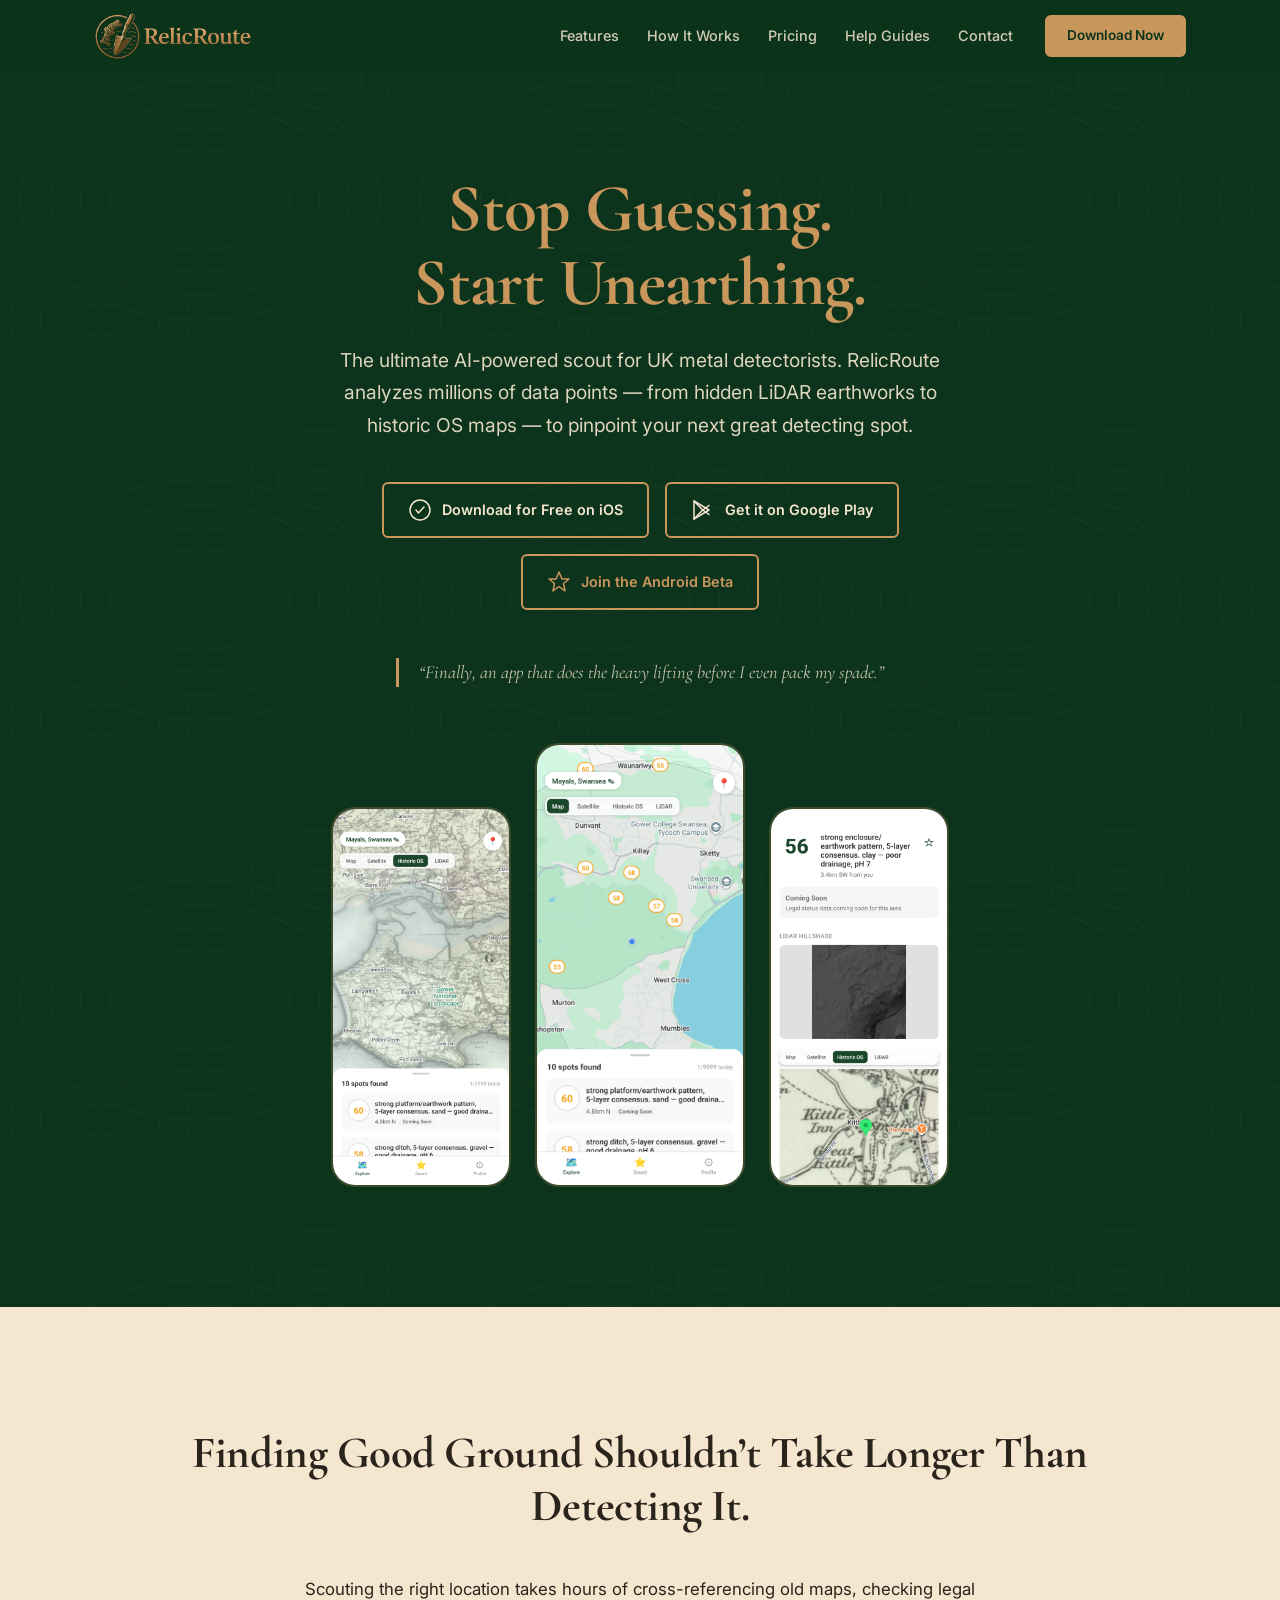
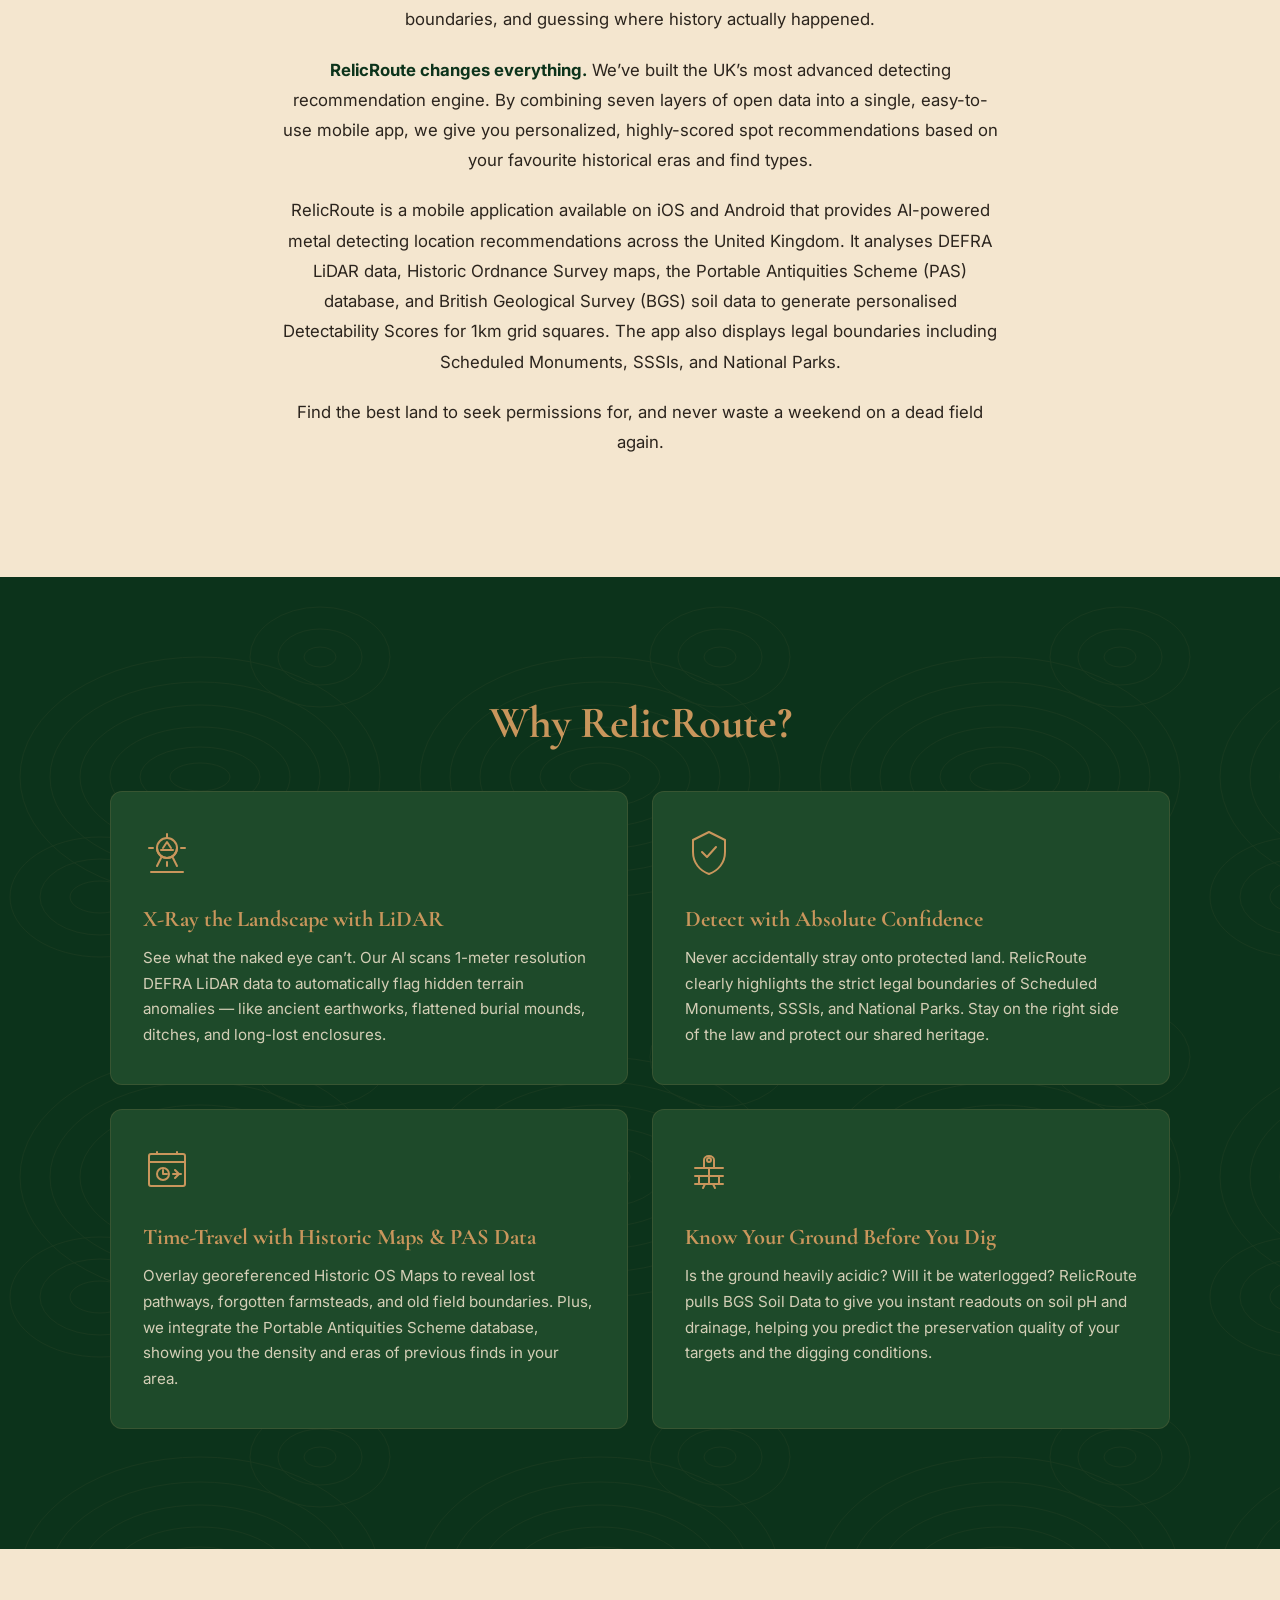
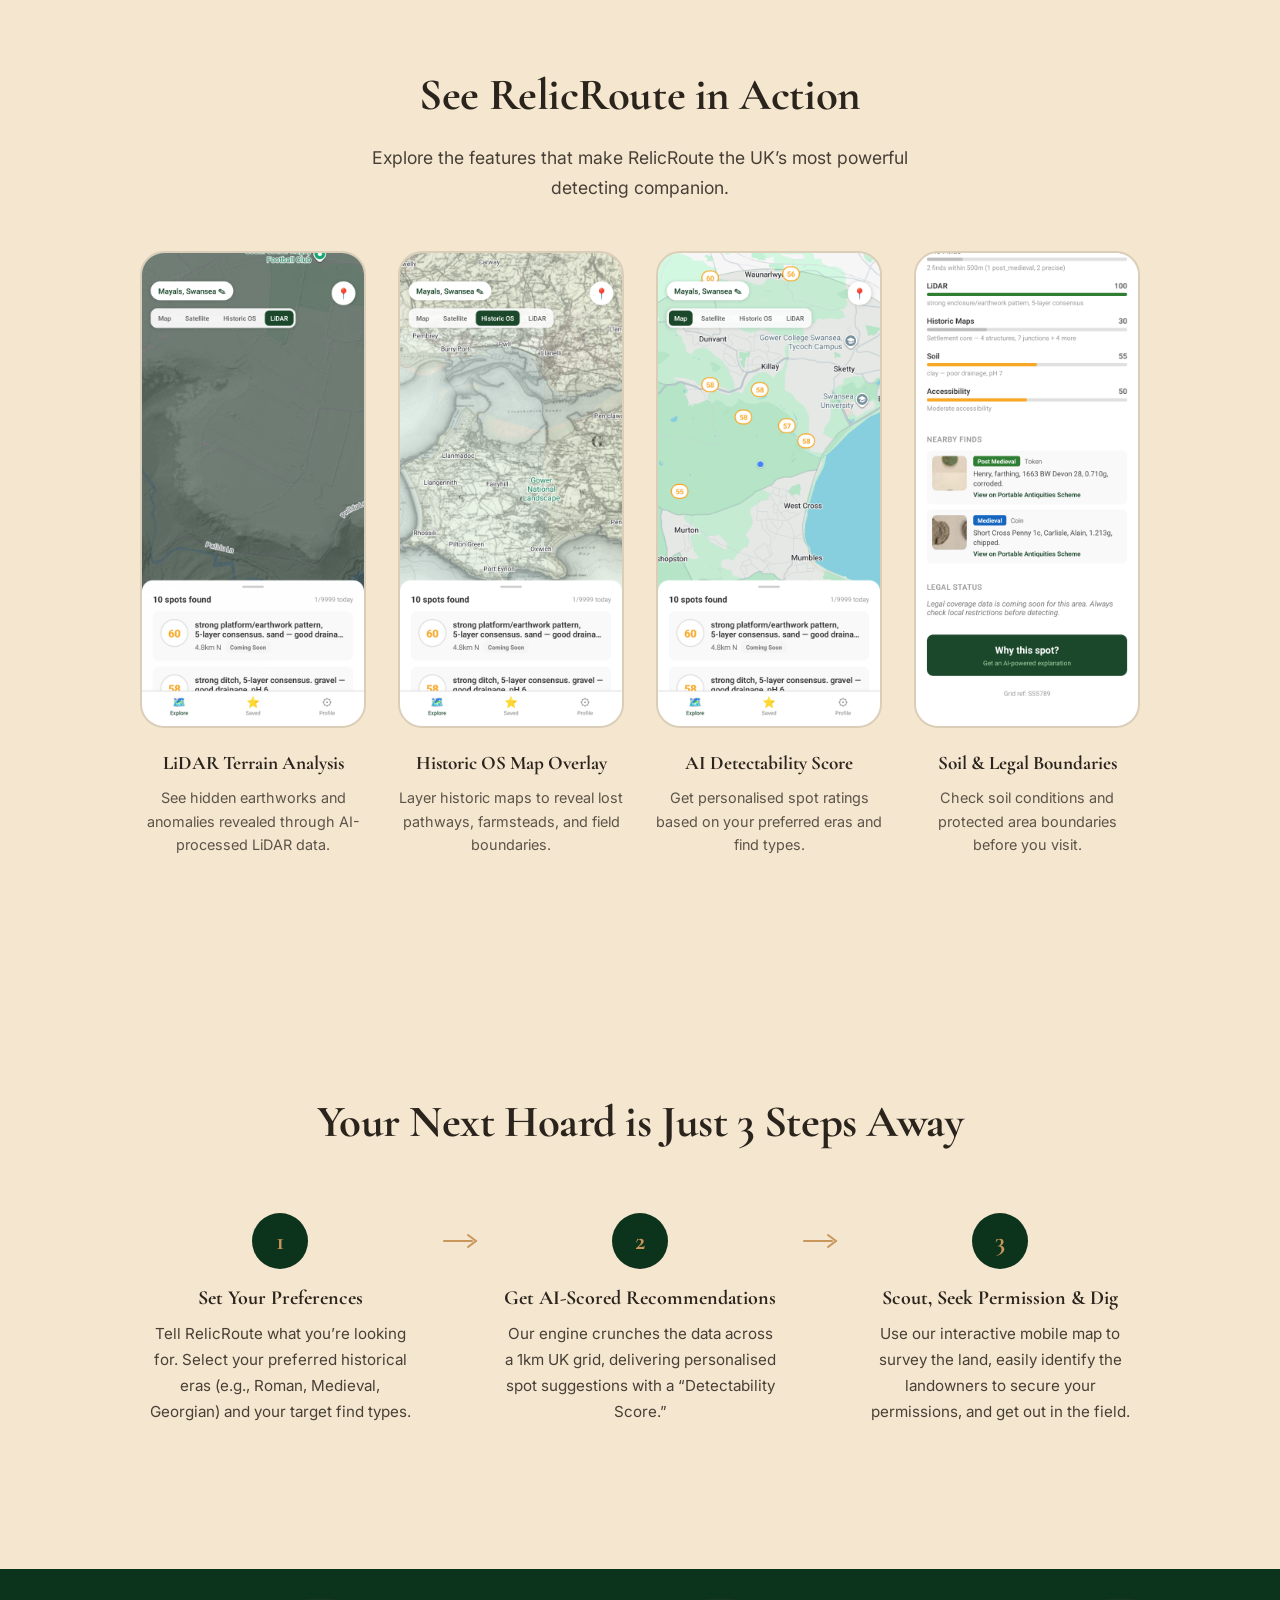
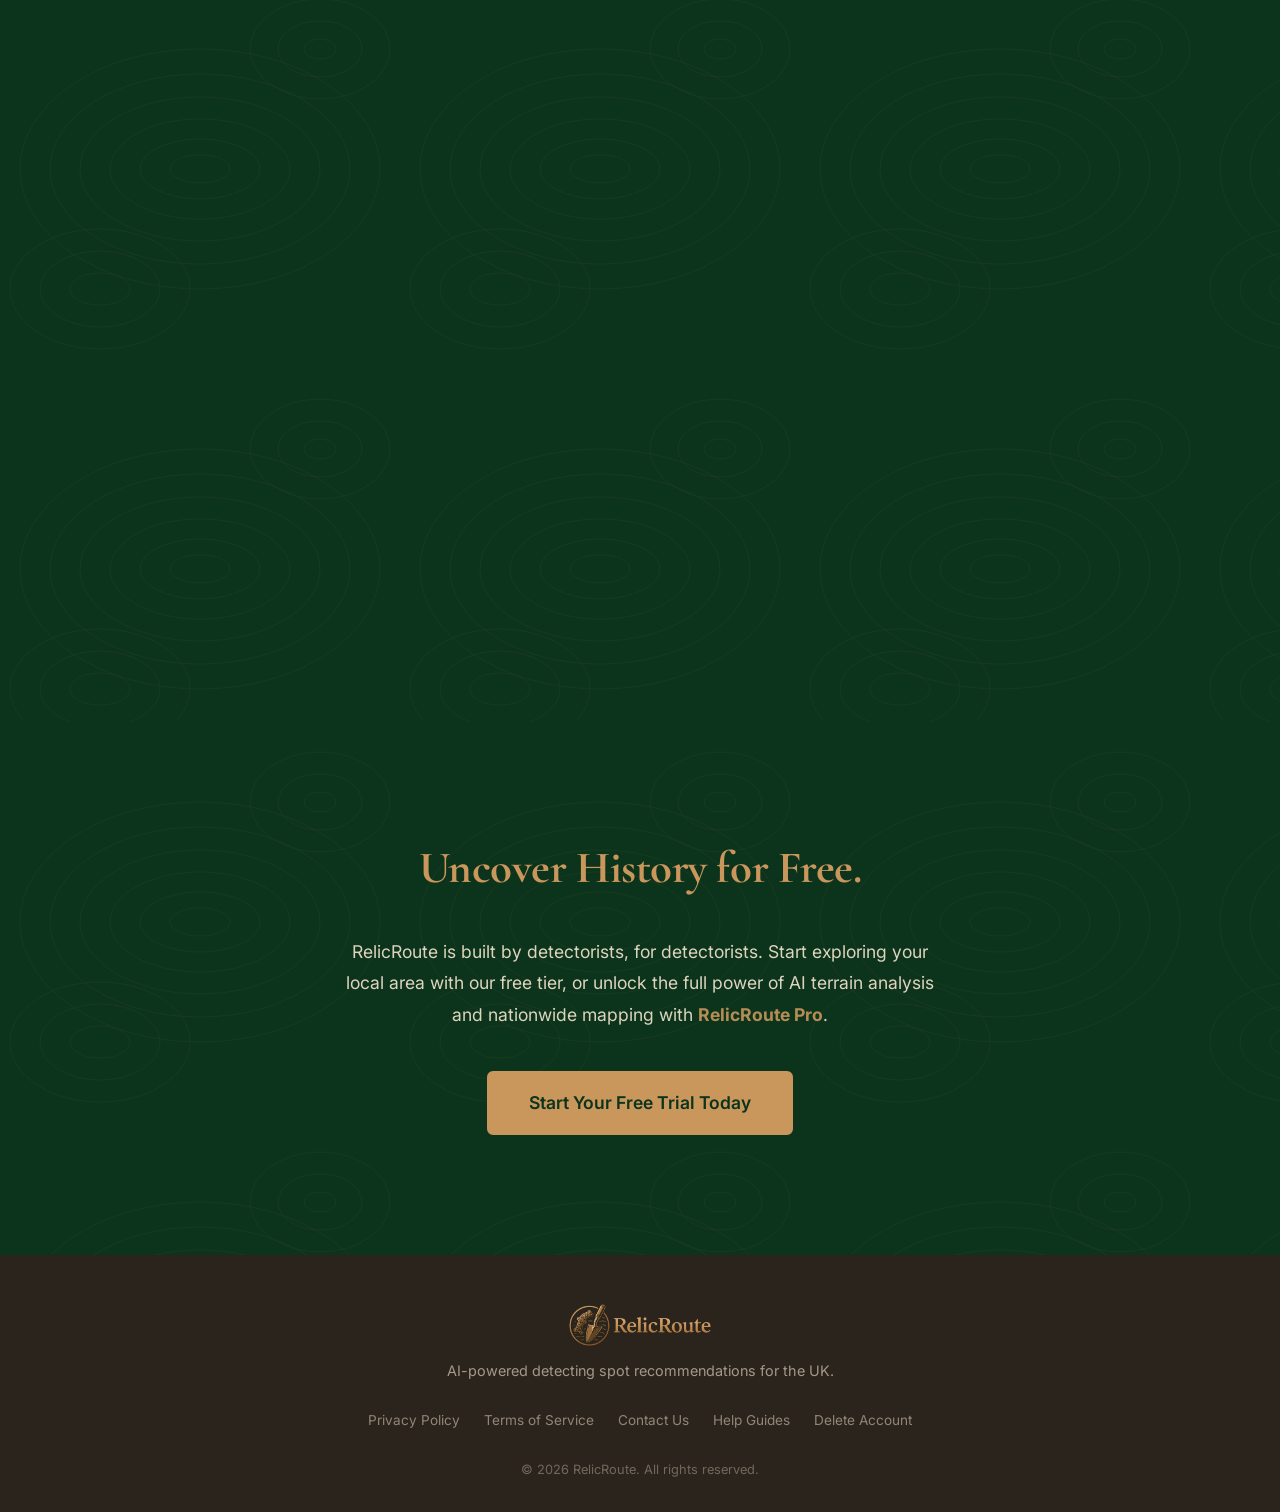
==== commit 6fe1cb34: "Add Android beta signup page and landing page teaser section First 10 beta testers get all Pro featu" ====
--- a/index.html
+++ b/index.html
@@ -111,6 +111,10 @@
             <svg width="24" height="24" viewBox="0 0 24 24" fill="none" stroke="currentColor" stroke-width="1.5" stroke-linecap="round" stroke-linejoin="round" aria-hidden="true"><path d="M3 3l8.735 9L3 21V3z"/><path d="M3 3l15 9-15 9"/><path d="M11.735 12L18 16.5"/><path d="M11.735 12L18 7.5"/></svg>
             Get it on Google Play
           </a>
+          <a href="beta.html" class="btn btn-beta">
+            <svg width="24" height="24" viewBox="0 0 24 24" fill="none" stroke="currentColor" stroke-width="1.5" stroke-linecap="round" stroke-linejoin="round" aria-hidden="true"><path d="M12 2l3 7h7l-5.5 4.5L18 21l-6-4.5L6 21l1.5-7.5L2 9h7z"/></svg>
+            Join the Android Beta
+          </a>
         </div>
         <blockquote class="hero-quote">
           <p>&ldquo;Finally, an app that does the heavy lifting before I even pack my spade.&rdquo;</p>
@@ -284,6 +288,37 @@
       </div>
     </section>
 
+    <!-- Android Beta Teaser -->
+    <section class="beta-teaser" id="beta">
+      <div class="contour-bg" aria-hidden="true"></div>
+      <div class="container beta-teaser-content">
+        <span class="beta-badge">Limited Spots Available</span>
+        <h2 class="section-heading section-heading--light">Be the First to Detect on Android.</h2>
+        <p class="beta-teaser-body">We&rsquo;re looking for <strong>10 dedicated detectorists</strong> to test RelicRoute on Android before anyone else. In return, you&rsquo;ll get <strong>every Pro feature free for 6 months</strong> &mdash; all we ask is your honest feedback.</p>
+        <div class="beta-teaser-highlights">
+          <div class="beta-highlight">
+            <svg width="24" height="24" viewBox="0 0 24 24" fill="none" stroke="#C9965C" stroke-width="1.5" stroke-linecap="round" stroke-linejoin="round" class="beta-highlight-icon" aria-hidden="true">
+              <rect x="3" y="8" width="18" height="12" rx="2"/><rect x="1" y="4" width="22" height="4" rx="1"/><path d="M12 4v16"/><path d="M12 4c-1.5-3-4.5-3.5-6-2s-.5 4 1.5 4.5L12 8"/><path d="M12 4c1.5-3 4.5-3.5 6-2s.5 4-1.5 4.5L12 8"/>
+            </svg>
+            <span class="beta-highlight-text">6 Months Free Pro</span>
+          </div>
+          <div class="beta-highlight">
+            <svg width="24" height="24" viewBox="0 0 24 24" fill="none" stroke="#C9965C" stroke-width="1.5" stroke-linecap="round" stroke-linejoin="round" class="beta-highlight-icon" aria-hidden="true">
+              <rect x="5" y="2" width="14" height="20" rx="2"/><path d="M12 18h.01"/>
+            </svg>
+            <span class="beta-highlight-text">Early Android Access</span>
+          </div>
+          <div class="beta-highlight">
+            <svg width="24" height="24" viewBox="0 0 24 24" fill="none" stroke="#C9965C" stroke-width="1.5" stroke-linecap="round" stroke-linejoin="round" class="beta-highlight-icon" aria-hidden="true">
+              <path d="M8 14l-4 4V6a2 2 0 0 1 2-2h8a2 2 0 0 1 2 2v6a2 2 0 0 1-2 2H8z"/><path d="M14 10h4a2 2 0 0 1 2 2v10l-4-4h-4a2 2 0 0 1-2-2v-2"/>
+            </svg>
+            <span class="beta-highlight-text">Shape the App</span>
+          </div>
+        </div>
+        <a href="beta.html" class="btn btn-bronze btn-lg">Claim Your Beta Spot</a>
+      </div>
+    </section>
+
     <!-- Pricing / CTA Section -->
     <section class="pricing" id="pricing">
       <div class="contour-bg" aria-hidden="true"></div>
--- a/css/styles.css
+++ b/css/styles.css
@@ -133,6 +133,23 @@
   font-size: 1.1rem;
 }
 
+.btn-beta {
+  background: transparent;
+  color: var(--brand-bronze);
+  border-color: var(--brand-bronze);
+  font-size: 0.9rem;
+  padding: 14px 24px;
+}
+
+.btn-beta:hover {
+  background: var(--brand-bronze);
+  color: var(--relic-green);
+}
+
+.btn-beta svg {
+  flex-shrink: 0;
+}
+
 /* --- Contour Background Texture --- */
 .contour-bg {
   position: absolute;
@@ -633,6 +650,78 @@
 }
 
 /* ===================================================
+   BETA TEASER (index.html)
+   =================================================== */
+.beta-teaser {
+  position: relative;
+  background: var(--relic-green);
+  padding: 100px 0;
+  overflow: hidden;
+}
+
+.beta-teaser-content {
+  position: relative;
+  z-index: 1;
+  text-align: center;
+  max-width: 680px;
+  margin: 0 auto;
+}
+
+.beta-badge {
+  display: inline-block;
+  background: var(--brand-bronze);
+  color: var(--relic-green);
+  font-family: var(--font-body);
+  font-weight: 700;
+  font-size: 0.8rem;
+  letter-spacing: 0.08em;
+  text-transform: uppercase;
+  padding: 6px 20px;
+  border-radius: 20px;
+  margin-bottom: 24px;
+}
+
+.beta-teaser-body {
+  font-size: 1.1rem;
+  line-height: 1.8;
+  color: var(--parchment);
+  opacity: 0.9;
+  margin-bottom: 40px;
+}
+
+.beta-teaser-body strong {
+  color: var(--brand-bronze);
+}
+
+.beta-teaser-highlights {
+  display: flex;
+  justify-content: center;
+  flex-wrap: wrap;
+  gap: 24px;
+  margin-bottom: 40px;
+}
+
+.beta-highlight {
+  display: flex;
+  align-items: center;
+  gap: 10px;
+  background: var(--moss-green);
+  border: 1px solid rgba(201, 150, 92, 0.2);
+  border-radius: 8px;
+  padding: 12px 20px;
+}
+
+.beta-highlight-icon {
+  flex-shrink: 0;
+}
+
+.beta-highlight-text {
+  font-size: 0.9rem;
+  font-weight: 600;
+  color: var(--parchment);
+}
+
+/* ===================================================
    FOOTER
    =================================================== */
 .site-footer {
@@ -1173,7 +1262,8 @@
   .features,
   .app-preview,
   .how-it-works,
-  .pricing {
+  .pricing,
+  .beta-teaser {
     padding: 120px 0;
   }
 
@@ -1242,7 +1332,8 @@
     align-items: center;
   }
 
-  .btn-store {
+  .btn-store,
+  .btn-beta {
     width: 100%;
     max-width: 300px;
   }
@@ -1282,6 +1373,18 @@
     height: 32px;
   }
 
+  .beta-teaser-highlights {
+    flex-direction: column;
+    align-items: center;
+    gap: 12px;
+  }
+
+  .beta-highlight {
+    width: 100%;
+    max-width: 260px;
+    justify-content: center;
+  }
+
   .section-heading {
     font-size: 1.6rem;
   }
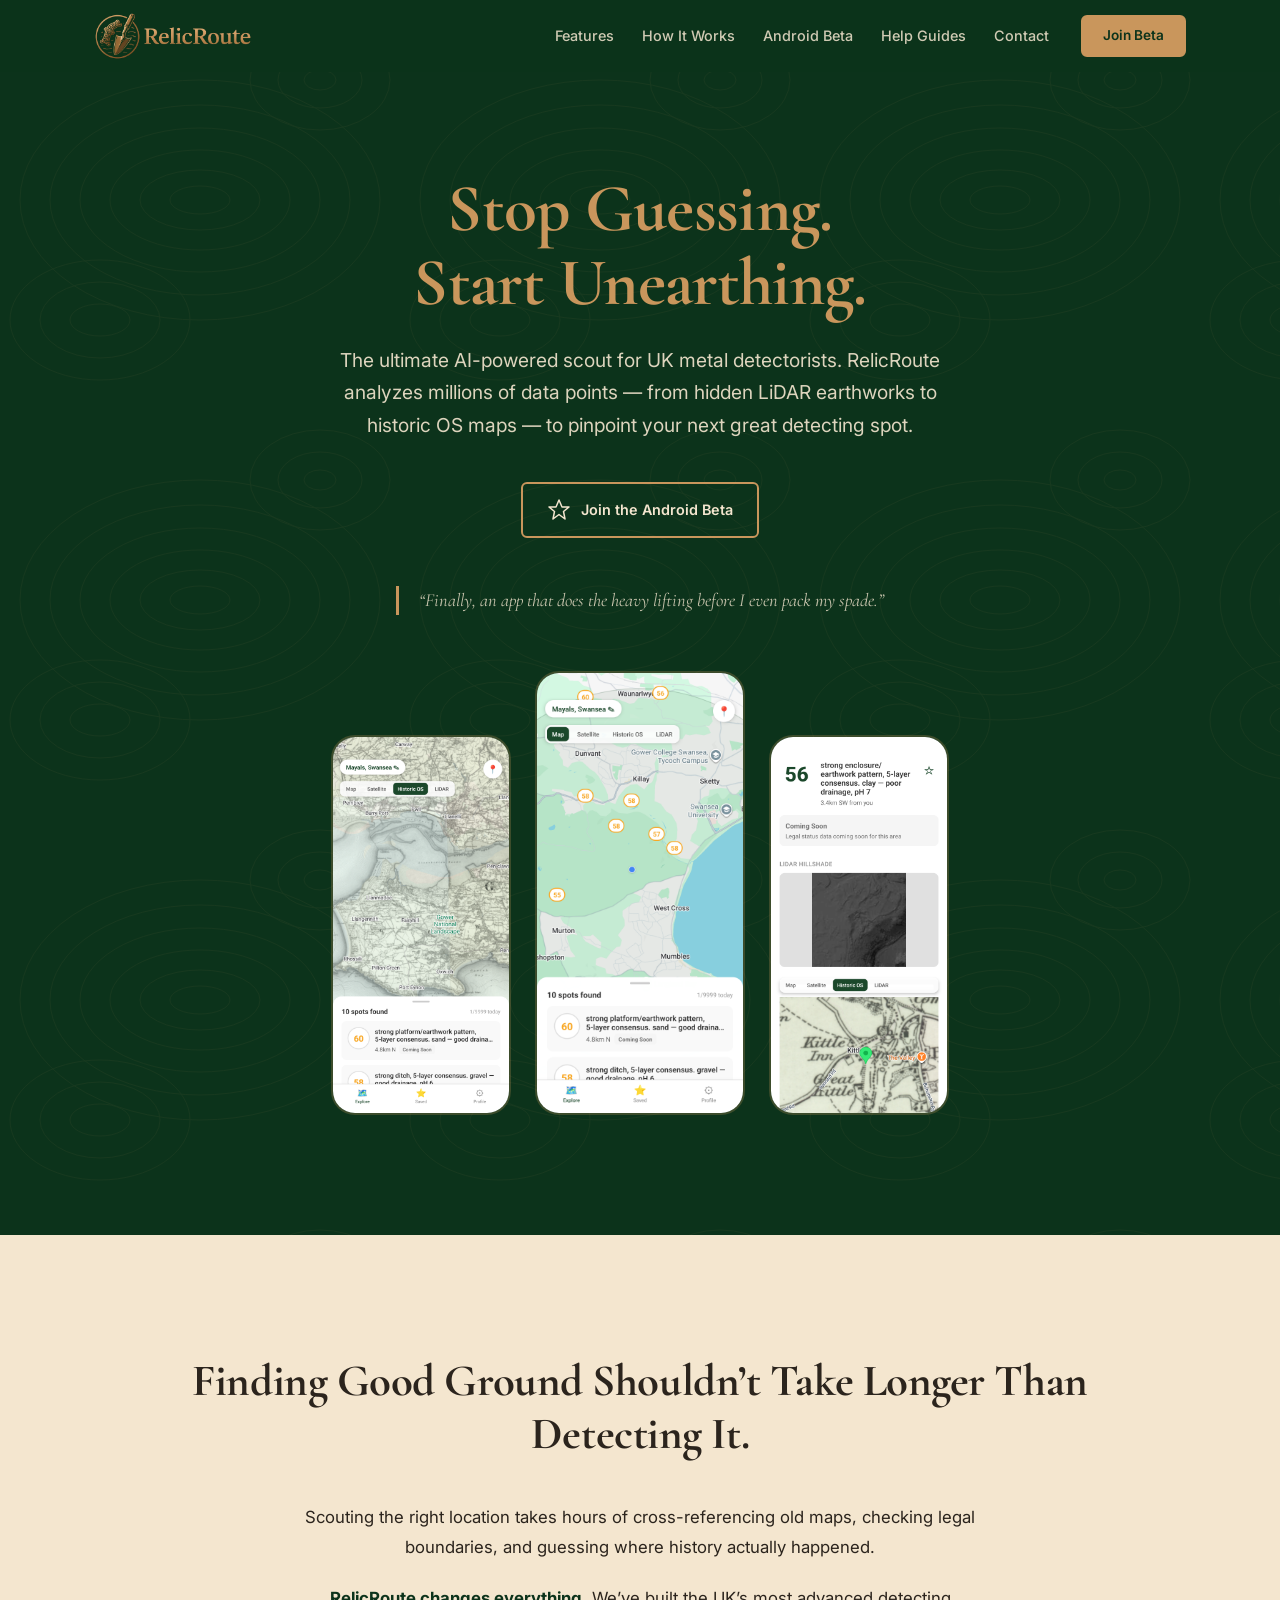
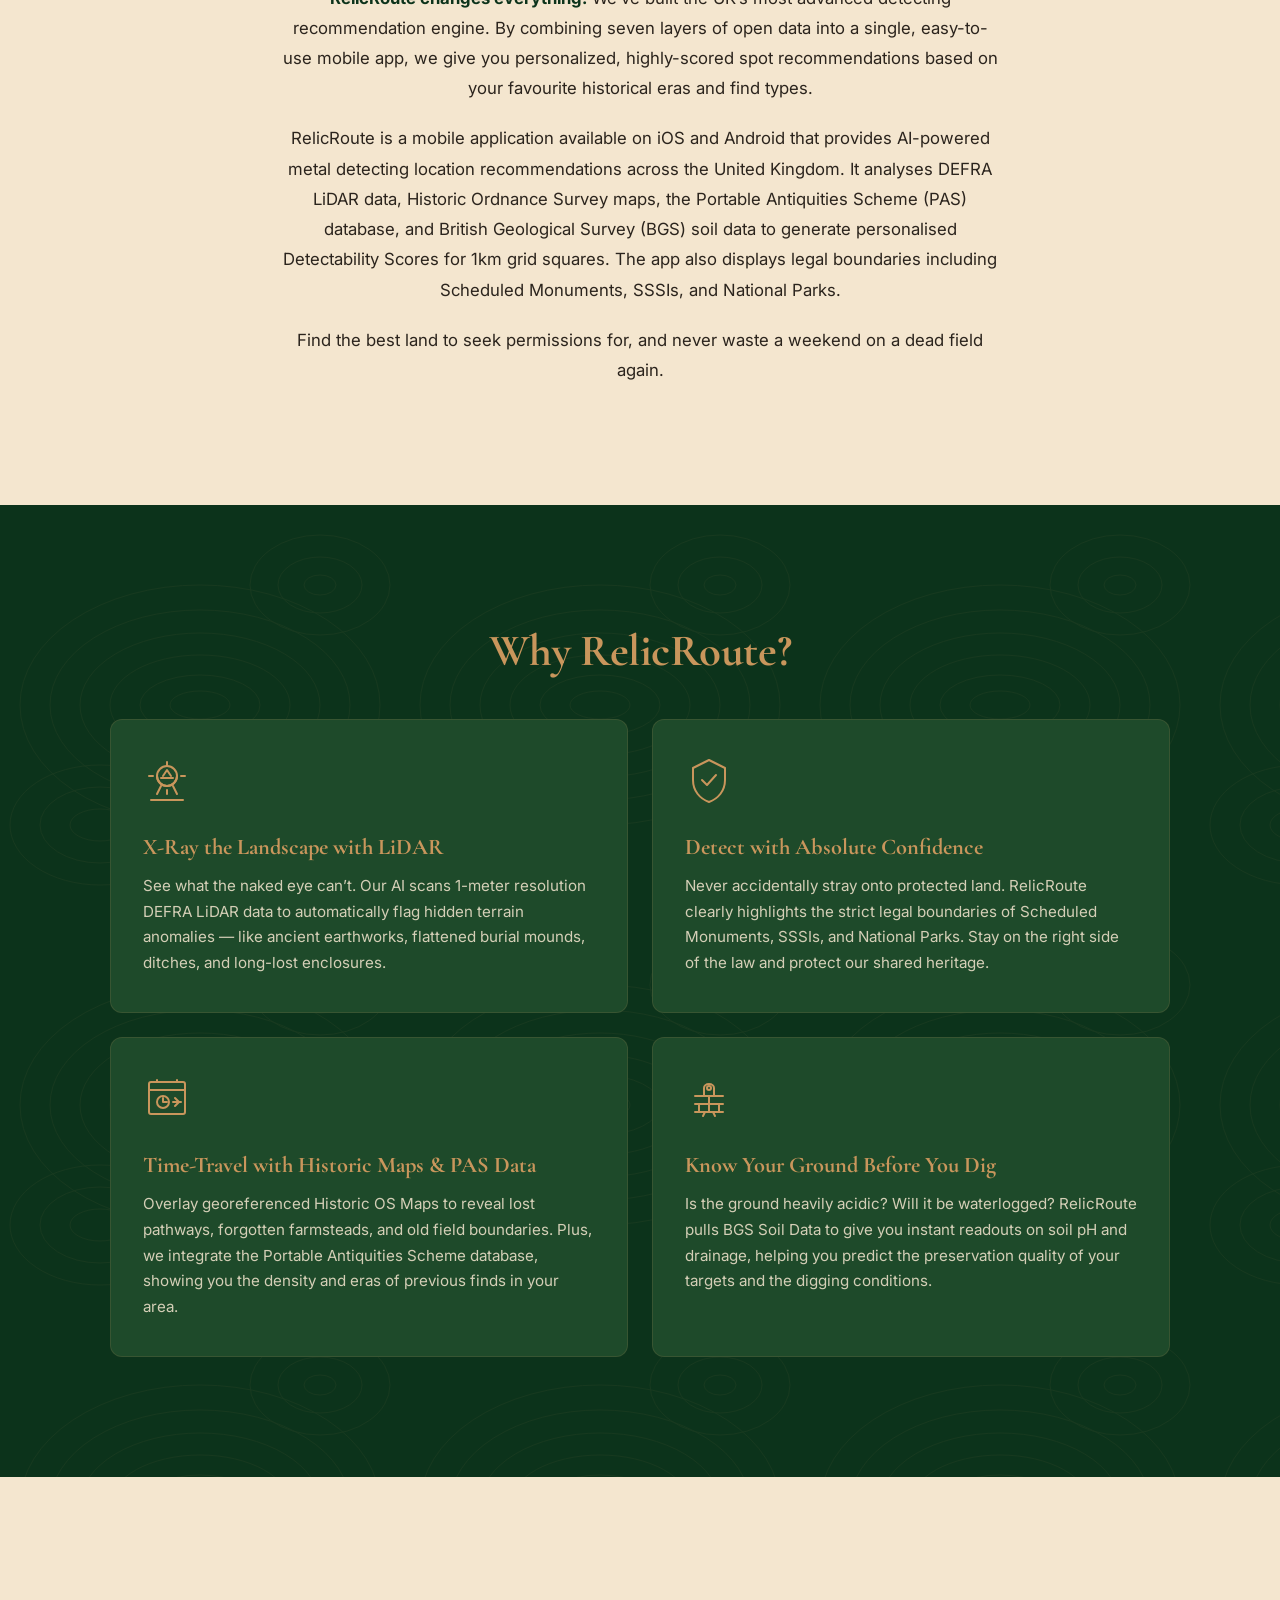
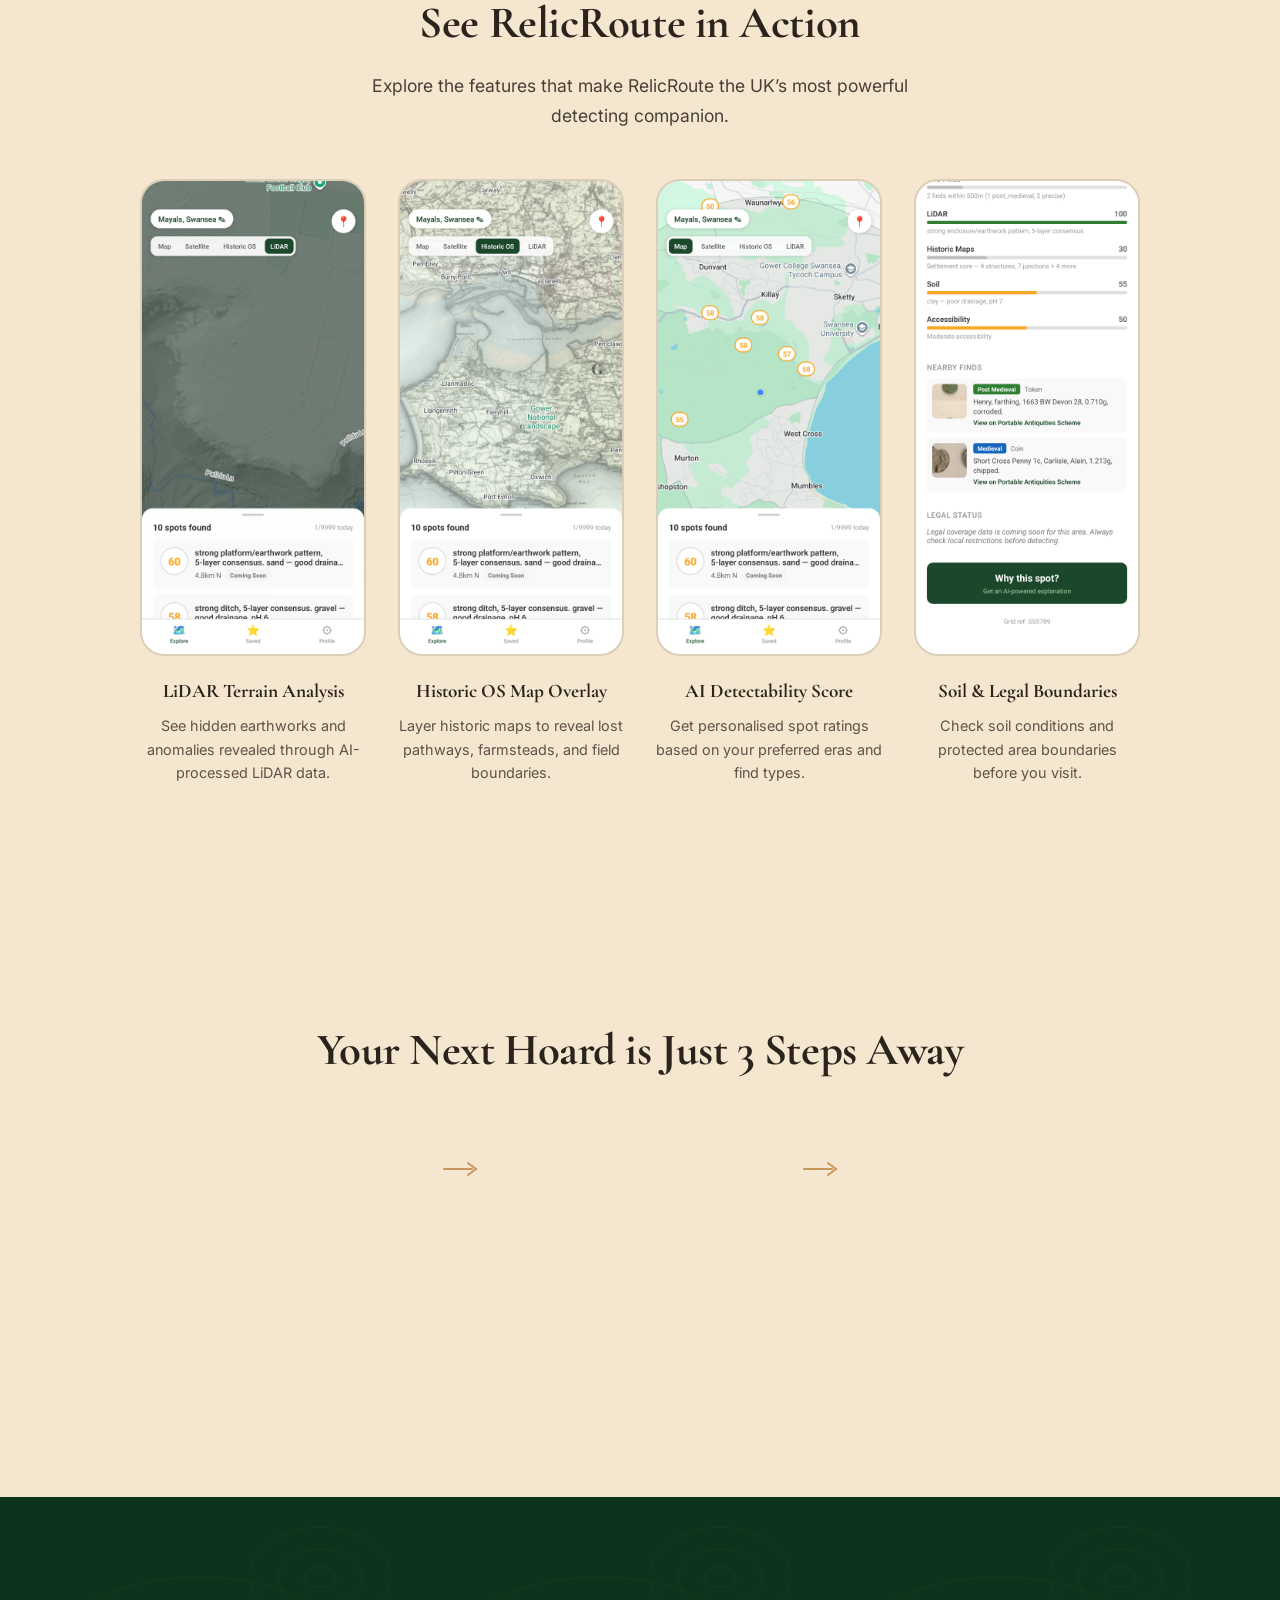
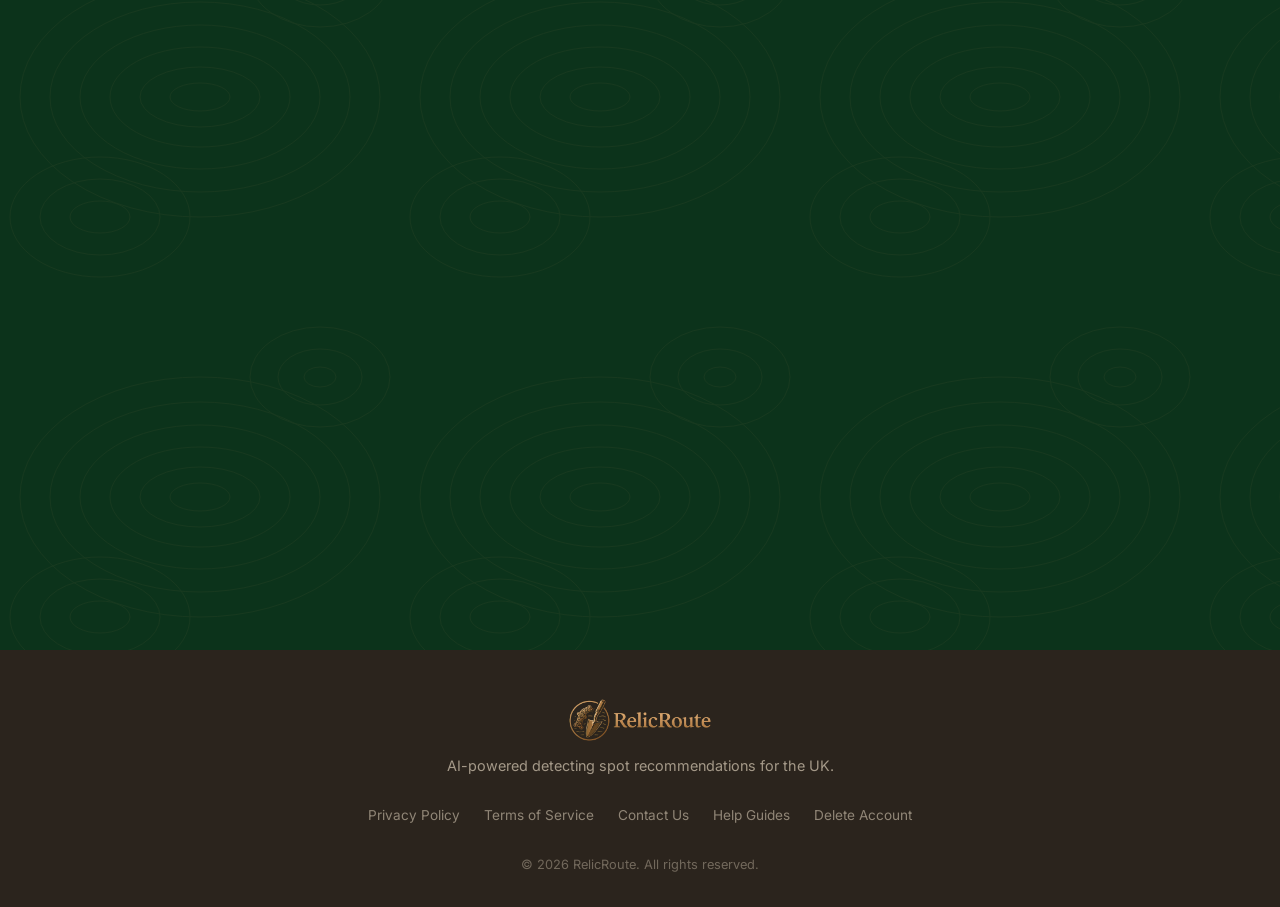
==== commit b36ec714: "Fix beta section text visibility and remove pre-launch elements Fix text color issues on desktop Chr" ====
--- a/index.html
+++ b/index.html
@@ -85,11 +85,11 @@
         <ul class="nav-links">
           <li><a href="#features">Features</a></li>
           <li><a href="#how-it-works">How It Works</a></li>
-          <li><a href="#pricing">Pricing</a></li>
+          <li><a href="#beta">Android Beta</a></li>
           <li><a href="help.html">Help Guides</a></li>
           <li><a href="contact.html">Contact</a></li>
         </ul>
-        <a href="#pricing" class="btn btn-bronze btn-sm">Download Now</a>
+        <a href="beta.html" class="btn btn-bronze btn-sm">Join Beta</a>
       </div>
     </nav>
   </header>
@@ -103,14 +103,6 @@
         <h1 class="hero-headline">Stop Guessing.<br>Start Unearthing.</h1>
         <p class="hero-sub">The ultimate AI-powered scout for UK metal detectorists. RelicRoute analyzes millions of data points — from hidden LiDAR earthworks to historic OS maps — to pinpoint your next great detecting spot.</p>
         <div class="hero-ctas">
-          <a href="#" class="btn btn-store">
-            <svg width="24" height="24" viewBox="0 0 24 24" fill="none" stroke="currentColor" stroke-width="1.5" stroke-linecap="round" stroke-linejoin="round" aria-hidden="true"><path d="M12 2C6.477 2 2 6.477 2 12s4.477 10 10 10 10-4.477 10-10S17.523 2 12 2z"/><path d="M8 12l2.5 3L16 9"/></svg>
-            Download for Free on iOS
-          </a>
-          <a href="#" class="btn btn-store">
-            <svg width="24" height="24" viewBox="0 0 24 24" fill="none" stroke="currentColor" stroke-width="1.5" stroke-linecap="round" stroke-linejoin="round" aria-hidden="true"><path d="M3 3l8.735 9L3 21V3z"/><path d="M3 3l15 9-15 9"/><path d="M11.735 12L18 16.5"/><path d="M11.735 12L18 7.5"/></svg>
-            Get it on Google Play
-          </a>
           <a href="beta.html" class="btn btn-beta">
             <svg width="24" height="24" viewBox="0 0 24 24" fill="none" stroke="currentColor" stroke-width="1.5" stroke-linecap="round" stroke-linejoin="round" aria-hidden="true"><path d="M12 2l3 7h7l-5.5 4.5L18 21l-6-4.5L6 21l1.5-7.5L2 9h7z"/></svg>
             Join the Android Beta
@@ -319,18 +311,6 @@
       </div>
     </section>
 
-    <!-- Pricing / CTA Section -->
-    <section class="pricing" id="pricing">
-      <div class="contour-bg" aria-hidden="true"></div>
-      <div class="container pricing-content">
-        <h2 class="section-heading section-heading--light">Uncover History for Free.</h2>
-        <p class="pricing-body">RelicRoute is built by detectorists, for detectorists. Start exploring your local area with our free tier, or unlock the full power of AI terrain analysis and nationwide mapping with <strong>RelicRoute Pro</strong>.</p>
-        <div class="pricing-ctas">
-          <a href="#" class="btn btn-bronze btn-lg">Start Your Free Trial Today</a>
-        </div>
-      </div>
-    </section>
-
   </main>
 
   <!-- Footer -->
--- a/css/styles.css
+++ b/css/styles.css
@@ -135,7 +135,7 @@
 
 .btn-beta {
   background: transparent;
-  color: var(--brand-bronze);
+  color: var(--parchment);
   border-color: var(--brand-bronze);
   font-size: 0.9rem;
   padding: 14px 24px;
@@ -685,7 +685,6 @@
   font-size: 1.1rem;
   line-height: 1.8;
   color: var(--parchment);
-  opacity: 0.9;
   margin-bottom: 40px;
 }
 
@@ -718,7 +717,7 @@
 .beta-highlight-text {
   font-size: 0.9rem;
   font-weight: 600;
-  color: var(--parchment);
+  color: var(--brand-bronze);
 }
 
 /* ===================================================
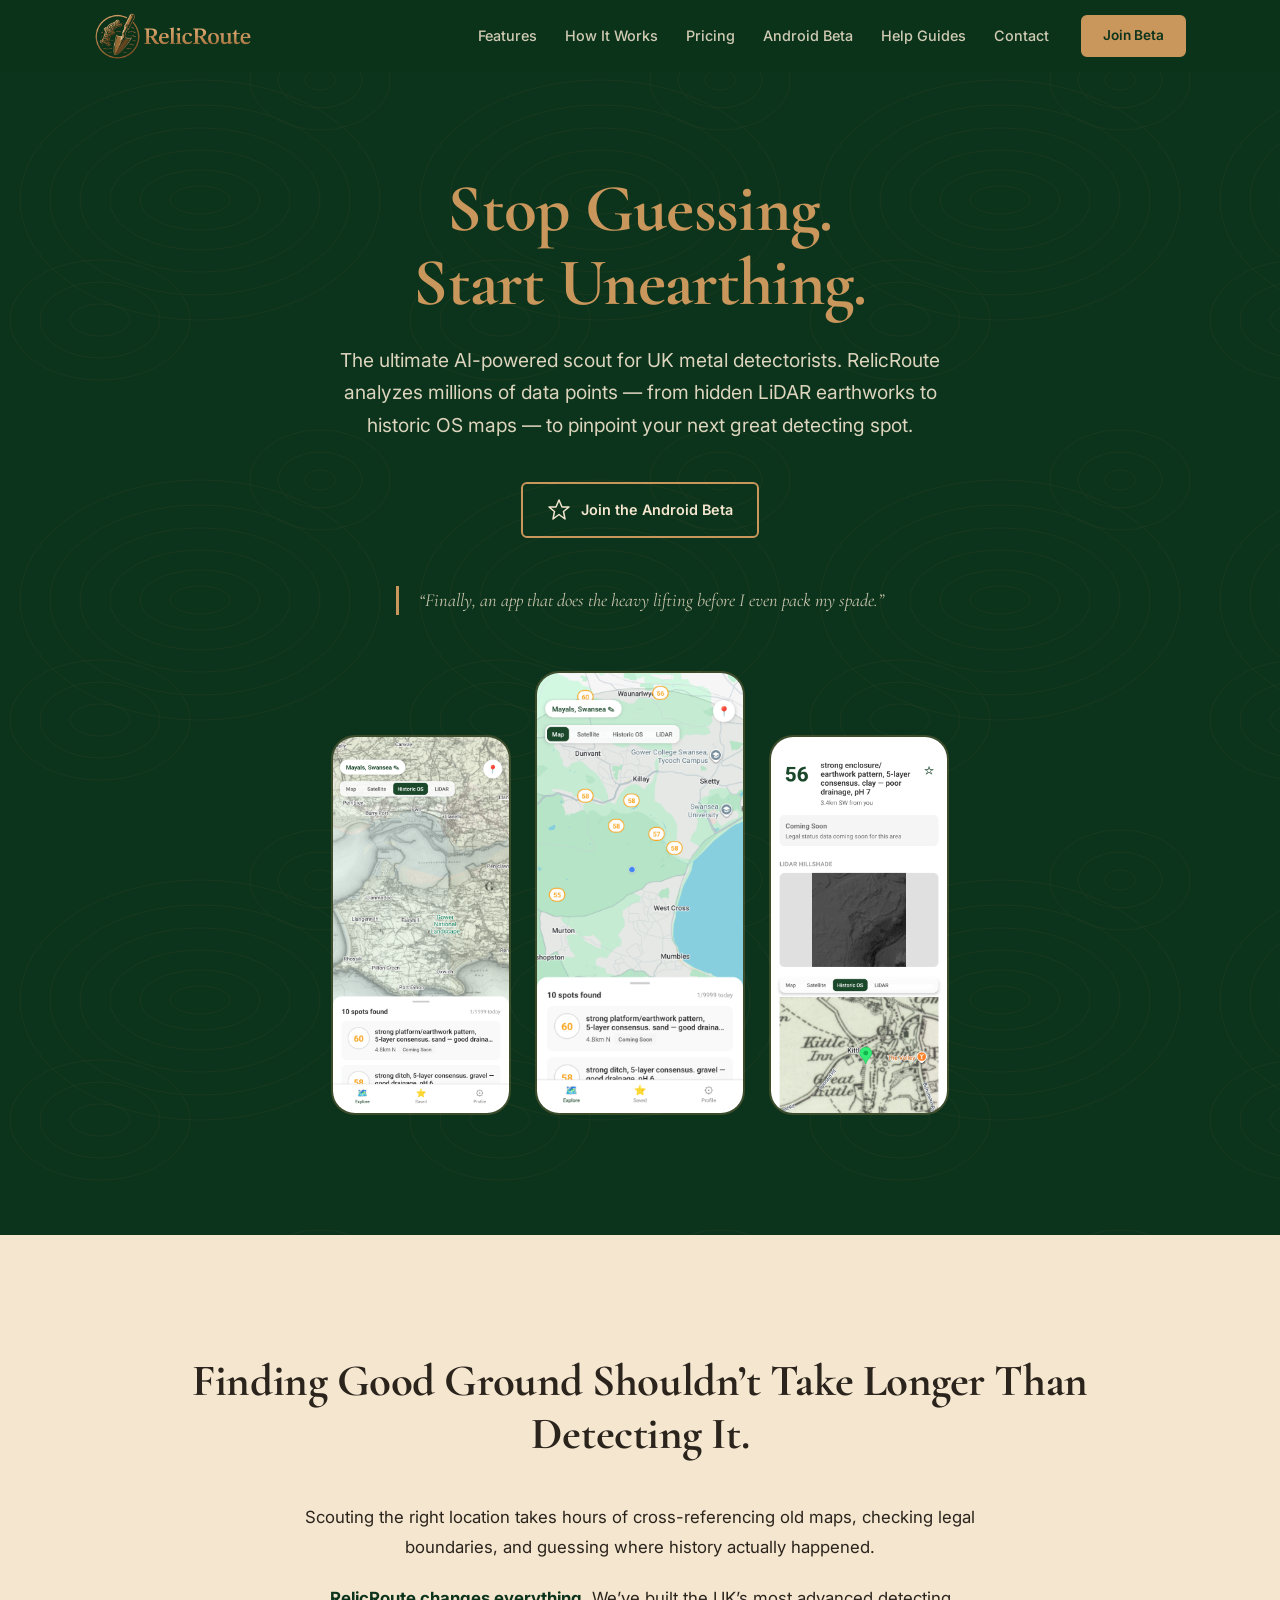
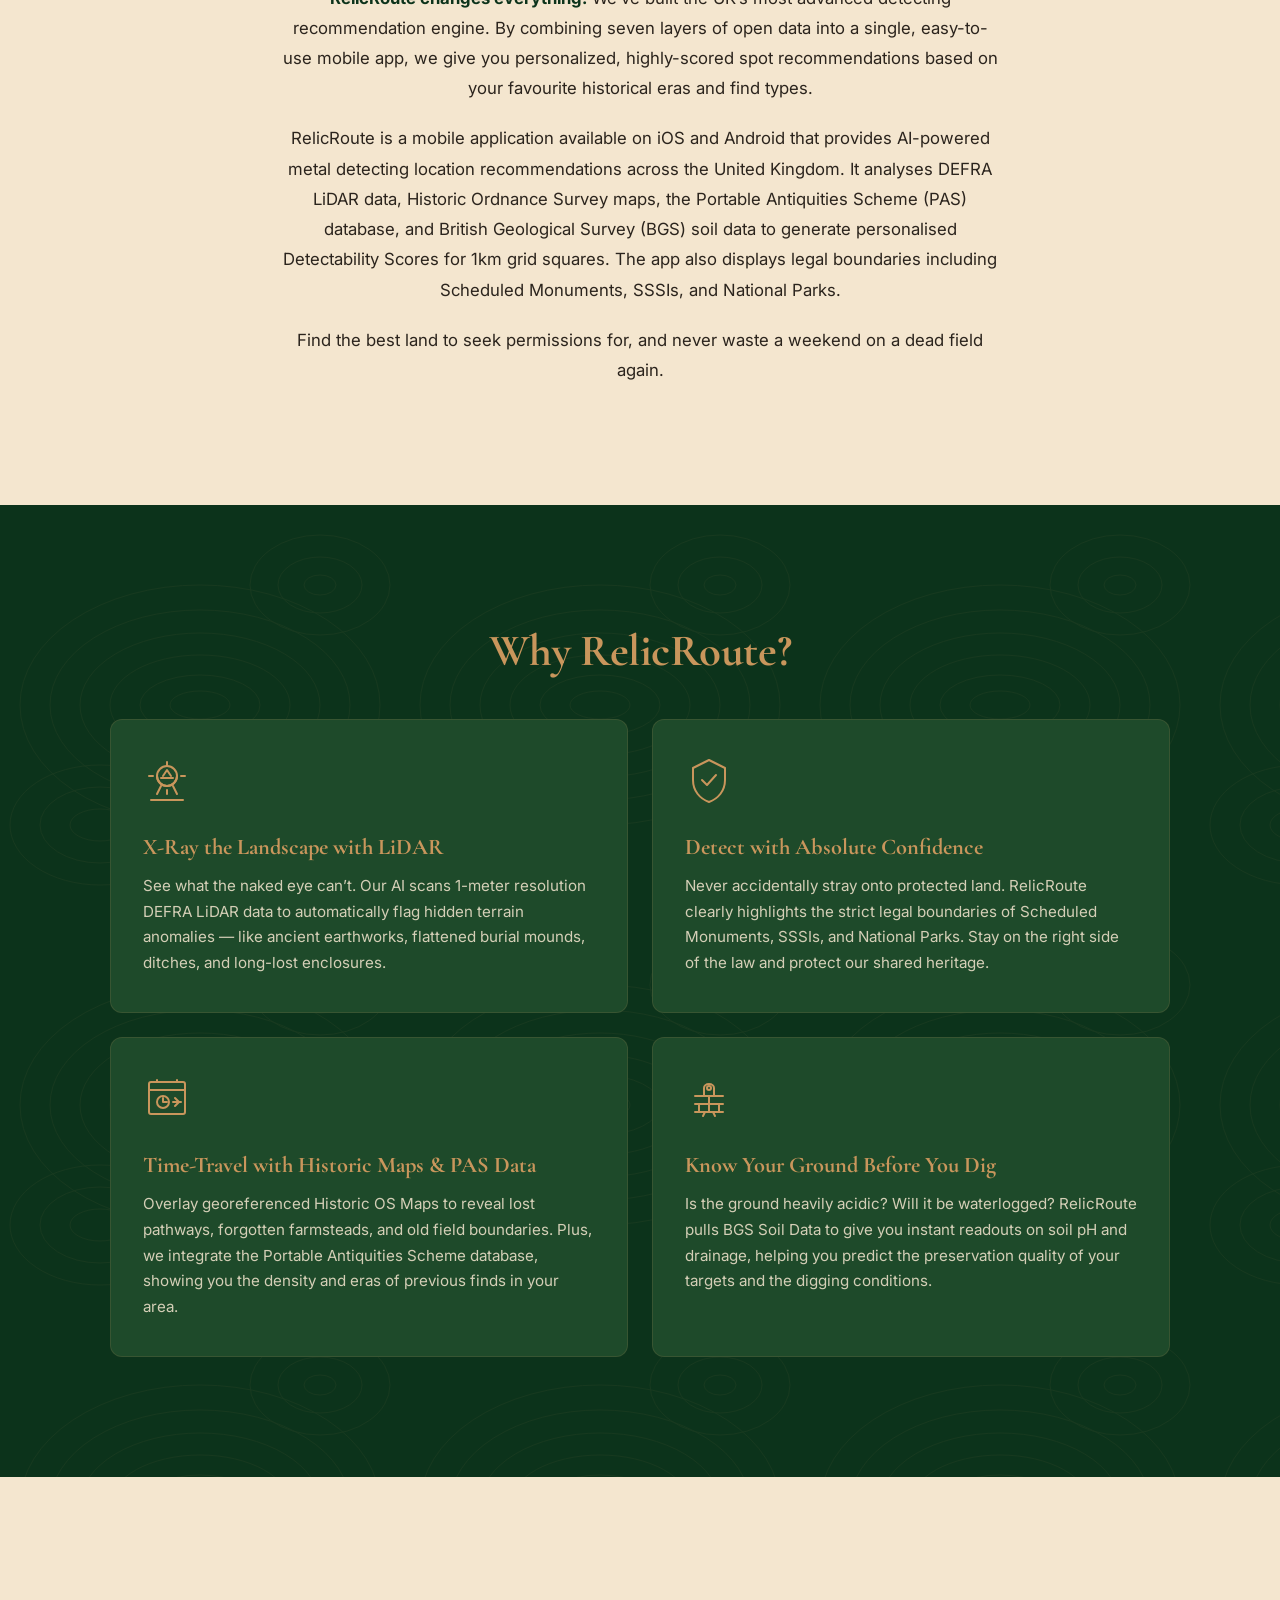
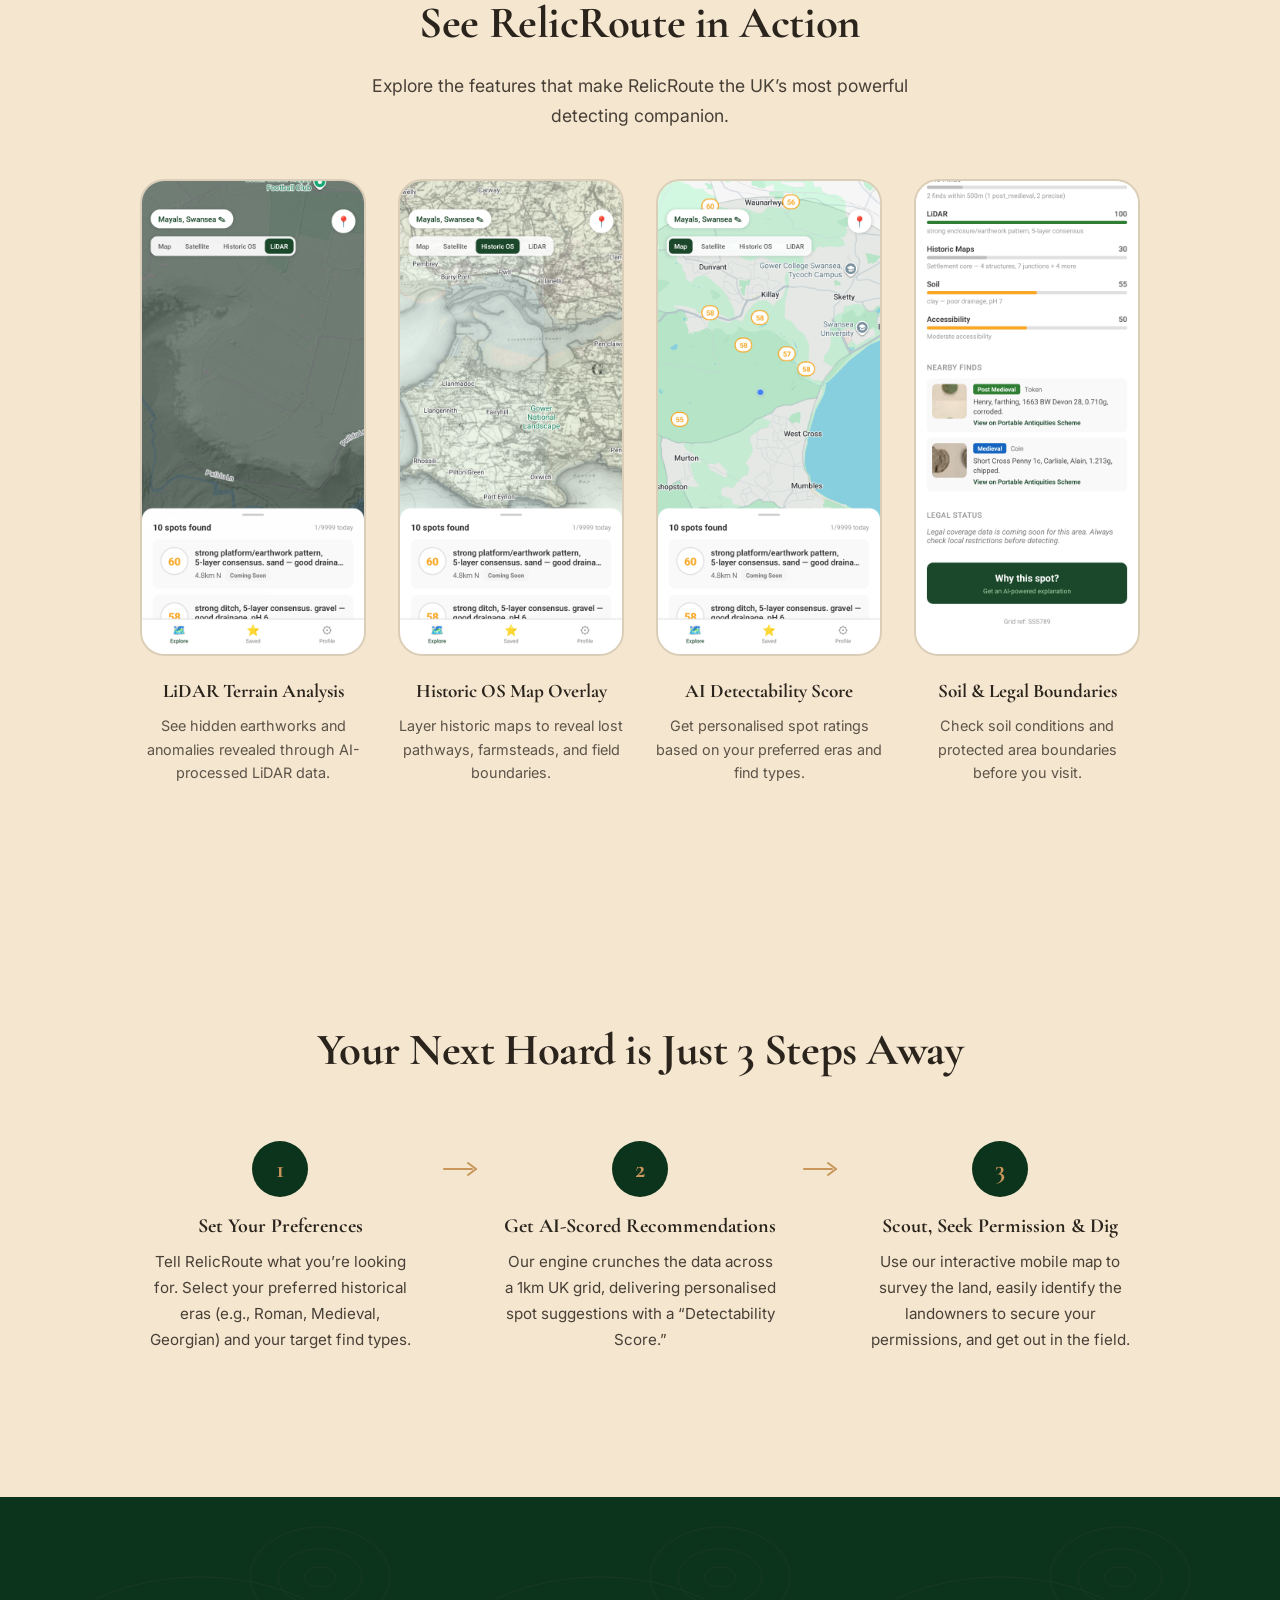
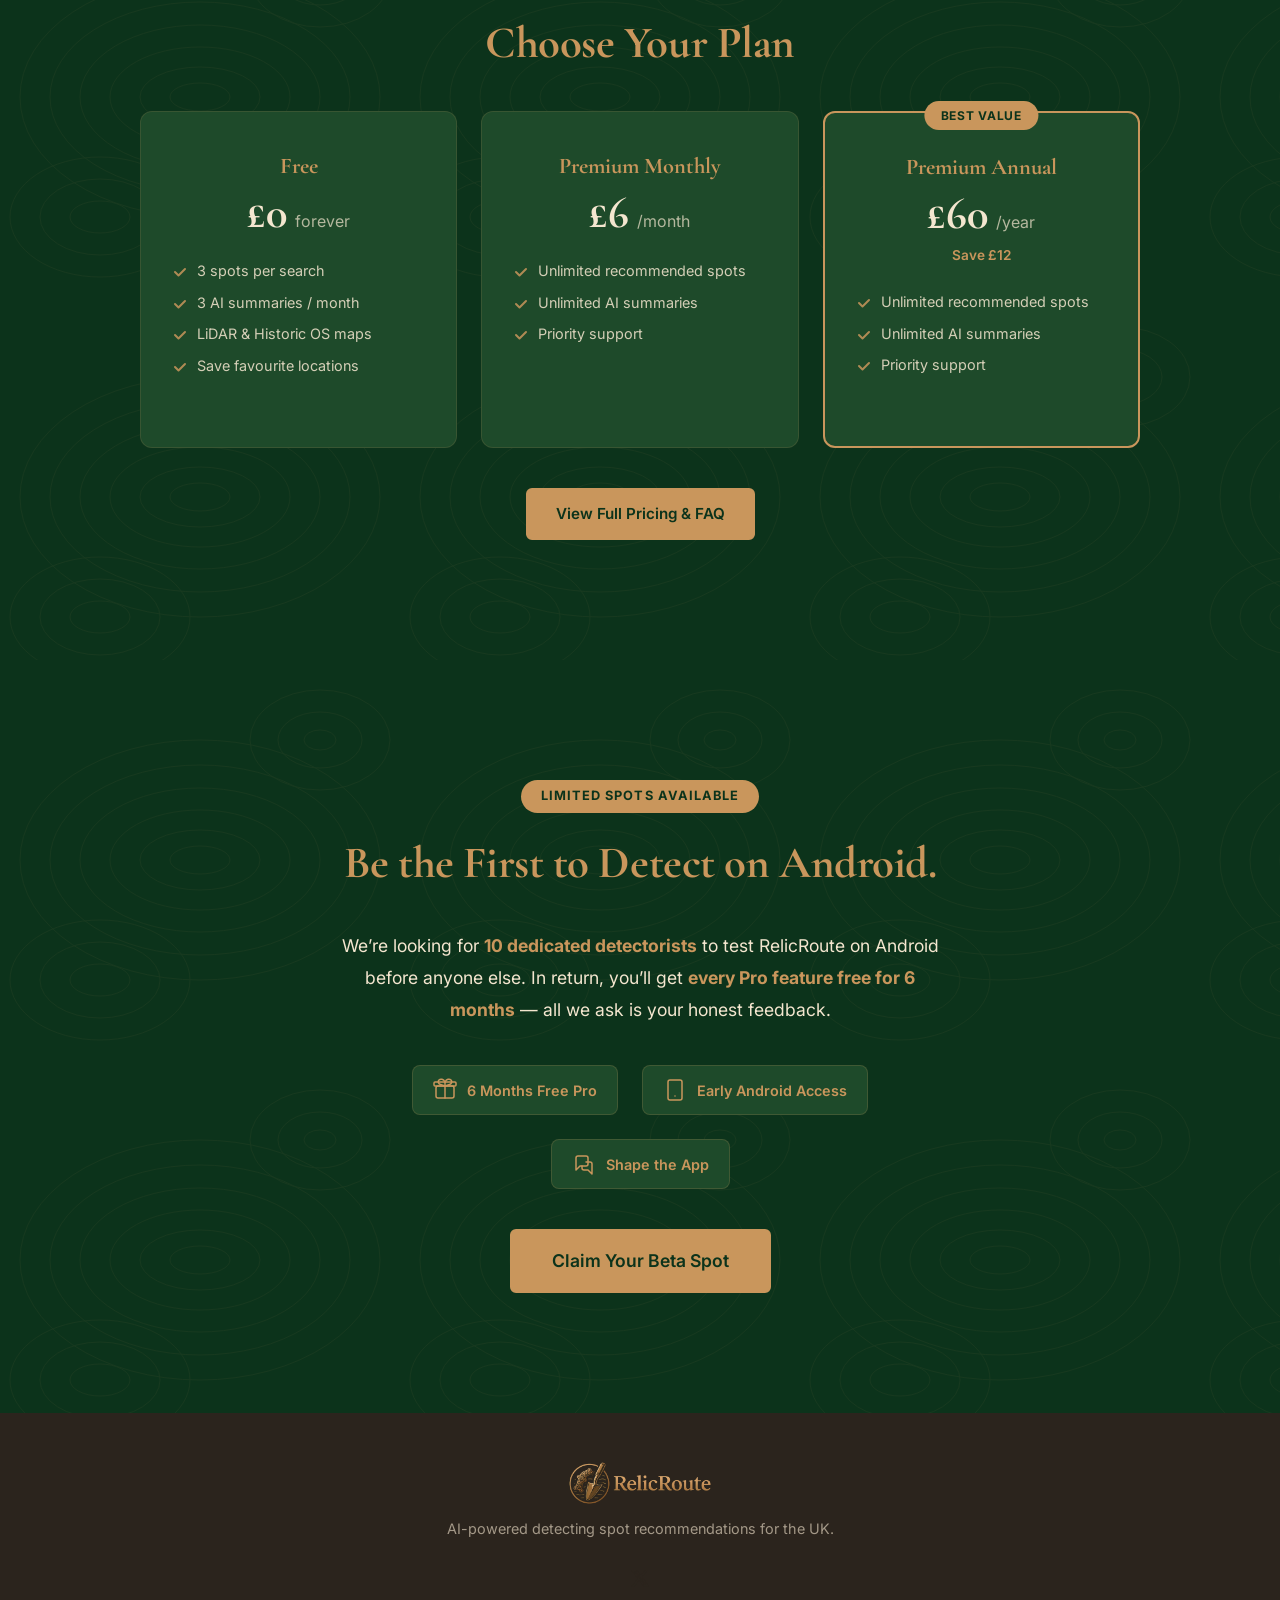
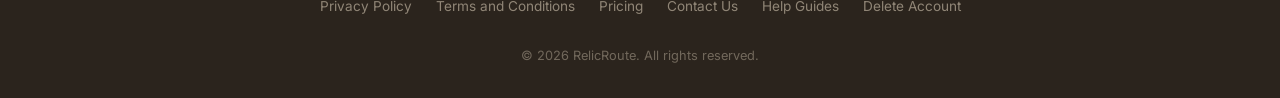
==== commit 4eddbda3: "Add X/Twitter link to footer and detecting location field to beta form Co-Authored-By: Claude Opus 4" ====
--- a/index.html
+++ b/index.html
@@ -85,6 +85,7 @@
         <ul class="nav-links">
           <li><a href="#features">Features</a></li>
           <li><a href="#how-it-works">How It Works</a></li>
+          <li><a href="#pricing">Pricing</a></li>
           <li><a href="#beta">Android Beta</a></li>
           <li><a href="help.html">Help Guides</a></li>
           <li><a href="contact.html">Contact</a></li>
@@ -280,6 +281,71 @@
       </div>
     </section>
 
+    <!-- Pricing Teaser -->
+    <section class="pricing-teaser" id="pricing">
+      <div class="contour-bg" aria-hidden="true"></div>
+      <div class="container" style="position: relative; z-index: 1;">
+        <h2 class="section-heading section-heading--light">Choose Your Plan</h2>
+        <div class="pricing-cards">
+
+          <!-- Free -->
+          <div class="pricing-card reveal">
+            <div class="pricing-card-header">
+              <h3 class="pricing-card-name">Free</h3>
+              <div class="pricing-card-price">
+                <span class="pricing-amount">&pound;0</span>
+                <span class="pricing-period">forever</span>
+              </div>
+            </div>
+            <ul class="pricing-card-features">
+              <li>3 spots per search</li>
+              <li>3 AI summaries / month</li>
+              <li>LiDAR &amp; Historic OS maps</li>
+              <li>Save favourite locations</li>
+            </ul>
+          </div>
+
+          <!-- Premium Monthly -->
+          <div class="pricing-card reveal">
+            <div class="pricing-card-header">
+              <h3 class="pricing-card-name">Premium Monthly</h3>
+              <div class="pricing-card-price">
+                <span class="pricing-amount">&pound;6</span>
+                <span class="pricing-period">/month</span>
+              </div>
+            </div>
+            <ul class="pricing-card-features">
+              <li>Unlimited recommended spots</li>
+              <li>Unlimited AI summaries</li>
+              <li>Priority support</li>
+            </ul>
+          </div>
+
+          <!-- Premium Annual -->
+          <div class="pricing-card pricing-card--recommended reveal">
+            <span class="pricing-card-badge">Best Value</span>
+            <div class="pricing-card-header">
+              <h3 class="pricing-card-name">Premium Annual</h3>
+              <div class="pricing-card-price">
+                <span class="pricing-amount">&pound;60</span>
+                <span class="pricing-period">/year</span>
+              </div>
+              <span class="pricing-savings">Save &pound;12</span>
+            </div>
+            <ul class="pricing-card-features">
+              <li>Unlimited recommended spots</li>
+              <li>Unlimited AI summaries</li>
+              <li>Priority support</li>
+            </ul>
+          </div>
+
+        </div>
+        <div class="pricing-teaser-cta">
+          <a href="pricing.html" class="btn btn-bronze">View Full Pricing &amp; FAQ</a>
+        </div>
+      </div>
+    </section>
+
     <!-- Android Beta Teaser -->
     <section class="beta-teaser" id="beta">
       <div class="contour-bg" aria-hidden="true"></div>
@@ -319,10 +385,14 @@
       <div class="footer-brand">
         <img src="relicroute-logo.png" alt="RelicRoute" class="footer-logo" width="160">
         <p class="footer-tagline">AI-powered detecting spot recommendations for the UK.</p>
+        <a href="https://x.com/RelicRoute" target="_blank" rel="noopener noreferrer" aria-label="Follow us on X" class="footer-social-link">
+          <svg width="20" height="20" viewBox="0 0 24 24" fill="currentColor" aria-hidden="true"><path d="M18.244 2.25h3.308l-7.227 8.26 8.502 11.24H16.17l-5.214-6.817L4.99 21.75H1.68l7.73-8.835L1.254 2.25H8.08l4.713 6.231zm-1.161 17.52h1.833L7.084 4.126H5.117z"/></svg>
+        </a>
       </div>
       <nav class="footer-links" aria-label="Footer navigation">
         <a href="privacy.html">Privacy Policy</a>
-        <a href="terms.html">Terms of Service</a>
+        <a href="terms.html">Terms and Conditions</a>
+        <a href="pricing.html">Pricing</a>
         <a href="contact.html">Contact Us</a>
         <a href="help.html">Help Guides</a>
         <a href="delete-account.html">Delete Account</a>
--- a/css/styles.css
+++ b/css/styles.css
@@ -650,6 +650,254 @@
 }
 
 /* ===================================================
+   PRICING CARDS
+   =================================================== */
+
+/* Pricing teaser on index.html (dark bg) */
+.pricing-teaser {
+  position: relative;
+  background: var(--relic-green);
+  padding: 100px 0;
+  overflow: hidden;
+}
+
+/* Pricing section on pricing.html (light bg) */
+.pricing-section {
+  background: var(--parchment);
+  padding: 100px 0;
+}
+
+/* Card grid */
+.pricing-cards {
+  display: grid;
+  grid-template-columns: 1fr;
+  gap: 24px;
+  max-width: 1000px;
+  margin: 0 auto;
+}
+
+/* Individual card */
+.pricing-card {
+  position: relative;
+  background: var(--moss-green);
+  border: 1px solid rgba(201, 150, 92, 0.15);
+  border-radius: 12px;
+  padding: 36px 32px;
+  display: flex;
+  flex-direction: column;
+  transition: transform 0.3s var(--ease-out), border-color 0.3s;
+}
+
+.pricing-card:hover {
+  transform: translateY(-4px);
+  border-color: rgba(201, 150, 92, 0.35);
+}
+
+/* On light backgrounds, cards use white */
+.pricing-section .pricing-card {
+  background: var(--white);
+  border-color: rgba(43, 36, 29, 0.08);
+}
+
+.pricing-section .pricing-card:hover {
+  border-color: var(--brand-bronze);
+}
+
+/* Recommended card variant */
+.pricing-card--recommended {
+  border-color: var(--brand-bronze);
+  border-width: 2px;
+}
+
+.pricing-section .pricing-card--recommended {
+  border-color: var(--brand-bronze);
+  box-shadow: 0 8px 32px rgba(201, 150, 92, 0.15);
+}
+
+/* Badge on recommended card */
+.pricing-card-badge {
+  position: absolute;
+  top: -12px;
+  left: 50%;
+  transform: translateX(-50%);
+  background: var(--brand-bronze);
+  color: var(--relic-green);
+  font-family: var(--font-body);
+  font-weight: 700;
+  font-size: 0.75rem;
+  letter-spacing: 0.06em;
+  text-transform: uppercase;
+  padding: 5px 16px;
+  border-radius: 20px;
+  white-space: nowrap;
+}
+
+/* Card header */
+.pricing-card-header {
+  margin-bottom: 24px;
+  text-align: center;
+}
+
+.pricing-card-name {
+  font-family: var(--font-display);
+  font-weight: 700;
+  font-size: 1.4rem;
+  color: var(--brand-bronze);
+  margin-bottom: 8px;
+}
+
+.pricing-section .pricing-card-name {
+  color: var(--charcoal-earth);
+}
+
+.pricing-amount {
+  font-family: var(--font-display);
+  font-weight: 700;
+  font-size: 2.8rem;
+  color: var(--parchment);
+  line-height: 1;
+}
+
+.pricing-section .pricing-amount {
+  color: var(--charcoal-earth);
+}
+
+.pricing-period {
+  font-size: 1rem;
+  color: var(--parchment);
+  opacity: 0.7;
+  margin-left: 4px;
+}
+
+.pricing-section .pricing-period {
+  color: var(--charcoal-earth);
+  opacity: 0.6;
+}
+
+.pricing-savings {
+  display: block;
+  margin-top: 8px;
+  font-size: 0.85rem;
+  font-weight: 600;
+  color: var(--brand-bronze);
+}
+
+/* Card features list */
+.pricing-card-features {
+  flex: 1;
+  list-style: none;
+  padding: 0;
+  margin-bottom: 24px;
+}
+
+.pricing-card-features li {
+  position: relative;
+  padding-left: 24px;
+  margin-bottom: 10px;
+  font-size: 0.9rem;
+  color: var(--parchment);
+  opacity: 0.85;
+  line-height: 1.5;
+}
+
+.pricing-section .pricing-card-features li {
+  color: var(--charcoal-earth);
+}
+
+.pricing-card-features li::before {
+  content: '';
+  position: absolute;
+  left: 0;
+  top: 5px;
+  width: 14px;
+  height: 14px;
+  background-image: url("data:image/svg+xml,%3Csvg xmlns='http://www.w3.org/2000/svg' width='14' height='14' viewBox='0 0 14 14'%3E%3Cpath d='M2 7l3.5 3.5L12 4' stroke='%23C9965C' stroke-width='2' fill='none' stroke-linecap='round' stroke-linejoin='round'/%3E%3C/svg%3E");
+  background-size: contain;
+  background-repeat: no-repeat;
+}
+
+/* Card CTA button */
+.pricing-card-cta {
+  margin-top: auto;
+  text-align: center;
+  display: block;
+}
+
+/* Teaser CTA link */
+.pricing-teaser-cta {
+  text-align: center;
+  margin-top: 40px;
+}
+
+/* ===================================================
+   COMPARISON TABLE
+   =================================================== */
+.pricing-comparison {
+  position: relative;
+  background: var(--relic-green);
+  padding: 100px 0;
+  overflow: hidden;
+}
+
+.comparison-table-wrap {
+  overflow-x: auto;
+  -webkit-overflow-scrolling: touch;
+  margin-top: 16px;
+}
+
+.comparison-table {
+  width: 100%;
+  max-width: 700px;
+  margin: 0 auto;
+  border-collapse: collapse;
+  font-size: 0.95rem;
+}
+
+.comparison-table th,
+.comparison-table td {
+  padding: 14px 20px;
+  text-align: left;
+  border-bottom: 1px solid rgba(201, 150, 92, 0.15);
+}
+
+.comparison-table th {
+  font-family: var(--font-body);
+  font-weight: 700;
+  color: var(--brand-bronze);
+  font-size: 0.9rem;
+  text-transform: uppercase;
+  letter-spacing: 0.04em;
+}
+
+.comparison-table td {
+  color: var(--parchment);
+  opacity: 0.85;
+}
+
+.comparison-table td:first-child {
+  font-weight: 500;
+  opacity: 1;
+  color: var(--parchment);
+}
+
+.comparison-table tbody tr:last-child td {
+  border-bottom: none;
+}
+
+/* ===================================================
+   PRICING FAQ
+   =================================================== */
+.pricing-faq {
+  background: var(--parchment);
+  padding: 100px 0;
+}
+
+.pricing-faq-list {
+  max-width: 800px;
+  margin: 0 auto;
+}
+
+/* ===================================================
    BETA TEASER (index.html)
    =================================================== */
 .beta-teaser {
@@ -912,9 +1160,177 @@
   padding-right: 36px;
 }
 
+/* Searchable Select */
+.searchable-select {
+  position: relative;
+}
+
+.searchable-select-input {
+  width: 100%;
+  font-family: var(--font-body);
+  font-size: 1rem;
+  padding: 12px 36px 12px 16px;
+  border: 2px solid rgba(43, 36, 29, 0.15);
+  border-radius: 8px;
+  background: var(--white);
+  color: var(--charcoal-earth);
+  transition: border-color 0.2s;
+  background-image: url("data:image/svg+xml,%3Csvg xmlns='http://www.w3.org/2000/svg' width='16' height='16' viewBox='0 0 16 16'%3E%3Cpath fill='%232B241D' d='M4 6l4 4 4-4'/%3E%3C/svg%3E");
+  background-repeat: no-repeat;
+  background-position: right 12px center;
+  cursor: pointer;
+}
+
+.searchable-select-input:focus {
+  outline: none;
+  border-color: var(--brand-bronze);
+}
+
+.searchable-select-input.is-disabled {
+  opacity: 0.5;
+  cursor: not-allowed;
+  background-color: rgba(43, 36, 29, 0.04);
+}
+
+.searchable-select-dropdown {
+  display: none;
+  position: absolute;
+  top: calc(100% + 4px);
+  left: 0;
+  right: 0;
+  max-height: 220px;
+  overflow-y: auto;
+  background: var(--white);
+  border: 2px solid var(--brand-bronze);
+  border-radius: 8px;
+  box-shadow: 0 8px 24px rgba(0, 0, 0, 0.12);
+  z-index: 50;
+  list-style: none;
+  padding: 4px 0;
+  margin: 0;
+}
+
+.searchable-select-dropdown.is-open {
+  display: block;
+}
+
+.searchable-select-option {
+  padding: 10px 16px;
+  font-size: 0.95rem;
+  color: var(--charcoal-earth);
+  cursor: pointer;
+  transition: background 0.15s;
+}
+
+.searchable-select-option:hover,
+.searchable-select-option.is-highlighted {
+  background: rgba(201, 150, 92, 0.12);
+  color: var(--relic-green);
+}
+
+.searchable-select-no-results {
+  padding: 10px 16px;
+  font-size: 0.9rem;
+  color: var(--charcoal-earth);
+  opacity: 0.5;
+  font-style: italic;
+}
+
 .contact-submit {
   align-self: flex-start;
   margin-top: 8px;
+}
+
+.contact-submit.is-loading {
+  opacity: 0.7;
+  pointer-events: none;
+}
+
+.contact-submit.is-loading::after {
+  content: '';
+  display: inline-block;
+  width: 16px;
+  height: 16px;
+  margin-left: 8px;
+  border: 2px solid rgba(12, 51, 27, 0.3);
+  border-top-color: var(--relic-green);
+  border-radius: 50%;
+  animation: spin 0.6s linear infinite;
+  vertical-align: middle;
+}
+
+@keyframes spin {
+  to { transform: rotate(360deg); }
+}
+
+.form-status {
+  margin-top: 16px;
+  font-size: 0.95rem;
+  line-height: 1.6;
+  border-radius: 8px;
+}
+
+.form-status:empty {
+  display: none;
+}
+
+.form-status.is-success {
+  display: block;
+  background: rgba(12, 51, 27, 0.08);
+  border: 1px solid rgba(12, 51, 27, 0.2);
+  color: var(--relic-green);
+  padding: 16px 20px;
+}
+
+.form-status.is-error {
+  display: block;
+  background: rgba(180, 40, 40, 0.08);
+  border: 1px solid rgba(180, 40, 40, 0.2);
+  color: #8B2020;
+  padding: 16px 20px;
+}
+
+/* Legal / Long-form Content Pages */
+.legal-content {
+  font-family: var(--font-body);
+  font-size: 1rem;
+  line-height: 1.7;
+  color: var(--charcoal-earth);
+}
+
+.legal-content h2 {
+  font-family: var(--font-body);
+  font-weight: 700;
+  font-size: 1.25rem;
+  color: var(--charcoal-earth);
+  margin-top: 2.5rem;
+  margin-bottom: 0.75rem;
+}
+
+.legal-content h3 {
+  font-family: var(--font-body);
+  font-weight: 600;
+  font-size: 1.05rem;
+  color: var(--charcoal-earth);
+  margin-top: 1.5rem;
+  margin-bottom: 0.5rem;
+}
+
+.legal-content p {
+  margin-bottom: 1rem;
+}
+
+.legal-content ul {
+  padding-left: 1.25rem;
+  margin-bottom: 1rem;
+}
+
+.legal-content li {
+  margin-bottom: 0.4rem;
+}
+
+.legal-content a {
+  color: var(--deep-bronze);
 }
 
 /* Contact Info Sidebar */
@@ -1243,6 +1659,10 @@
     flex: 1;
     max-width: 280px;
   }
+
+  .pricing-cards {
+    grid-template-columns: repeat(3, 1fr);
+  }
 }
 
 /* ===================================================
@@ -1262,6 +1682,10 @@
   .app-preview,
   .how-it-works,
   .pricing,
+  .pricing-teaser,
+  .pricing-section,
+  .pricing-comparison,
+  .pricing-faq,
   .beta-teaser {
     padding: 120px 0;
   }
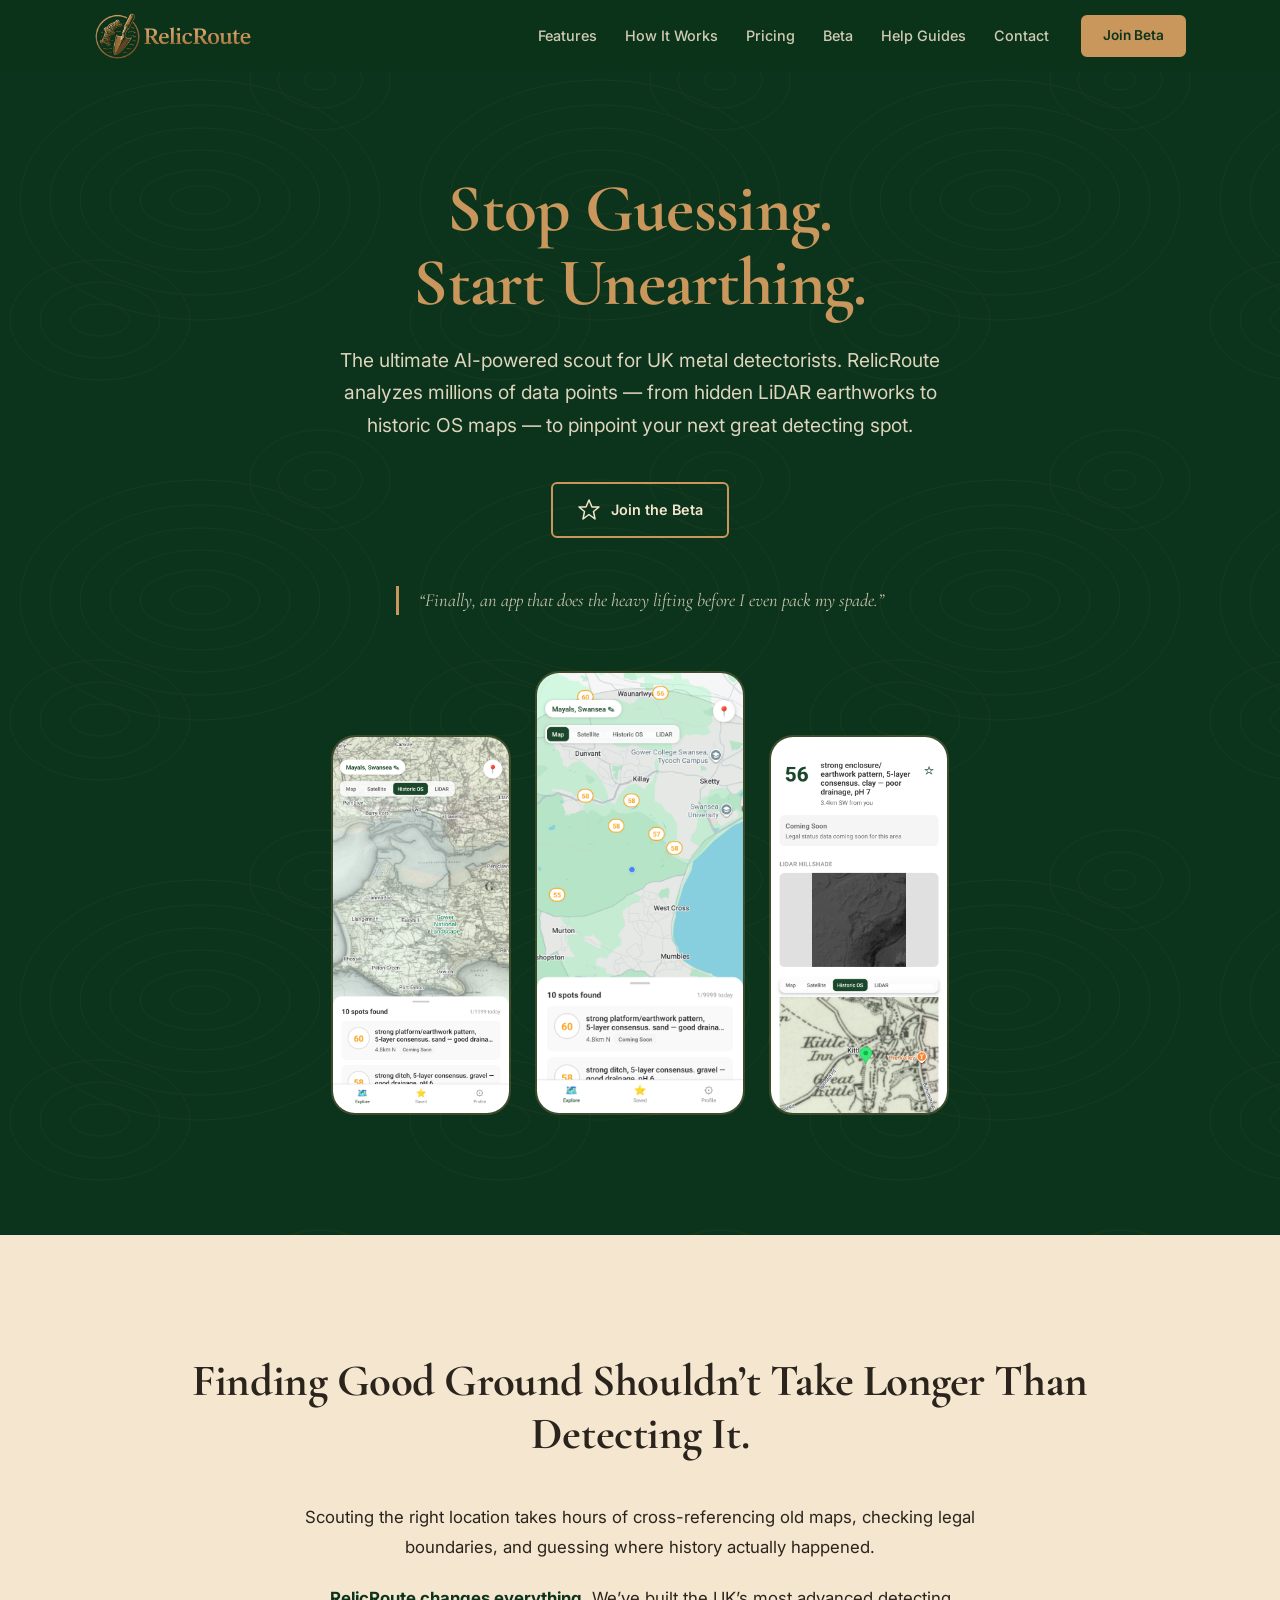
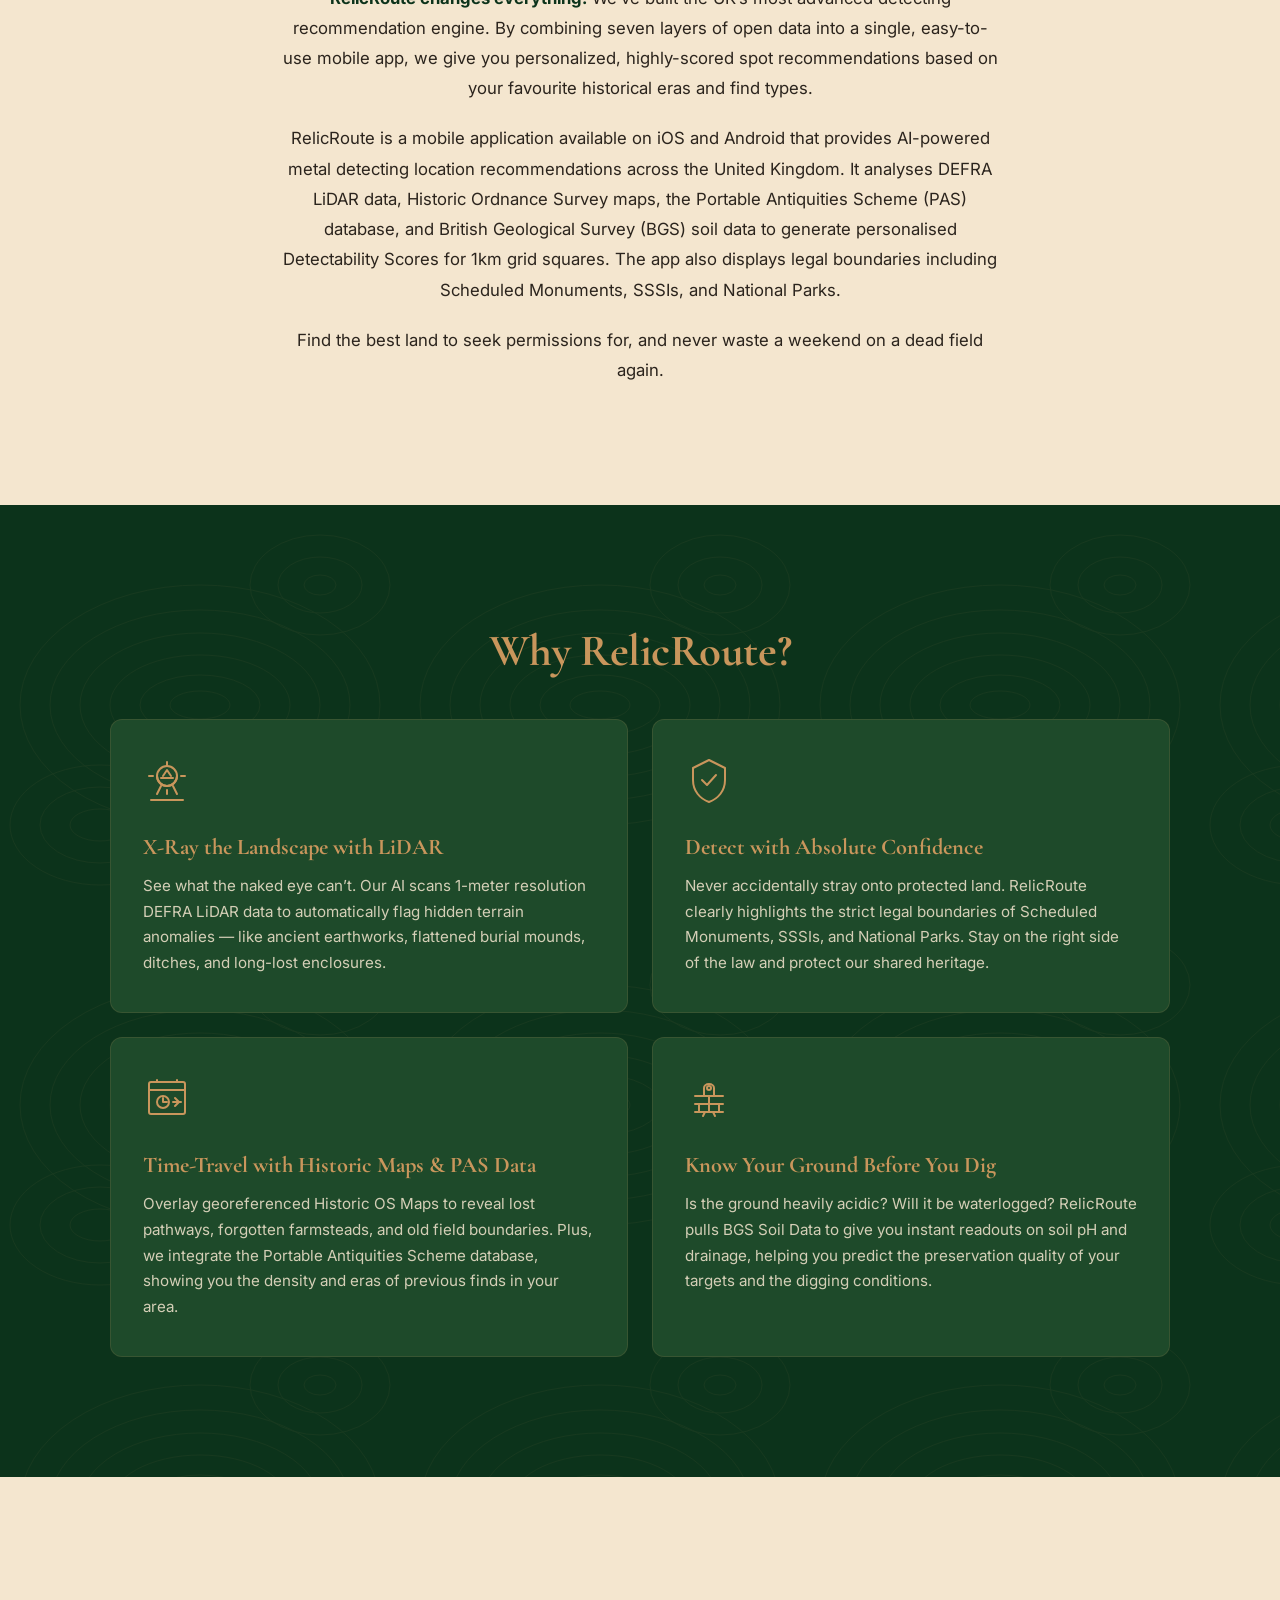
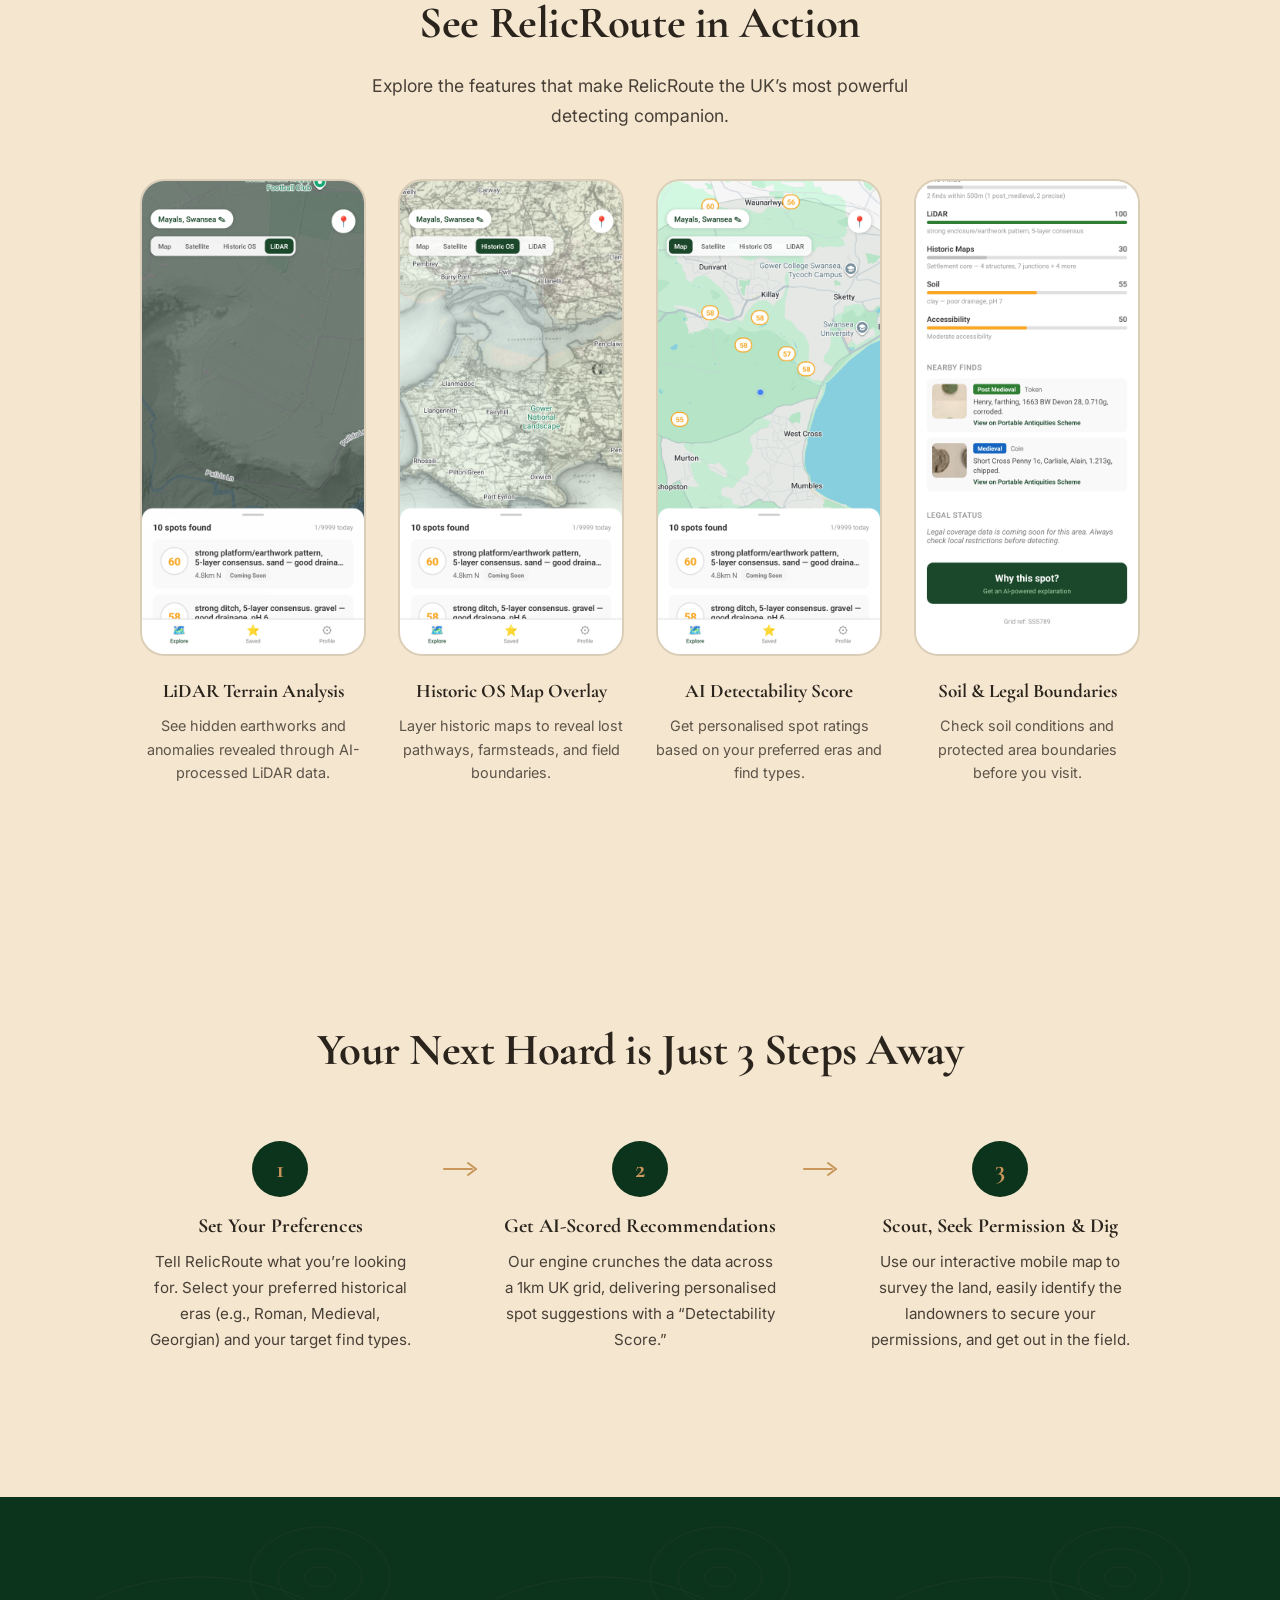
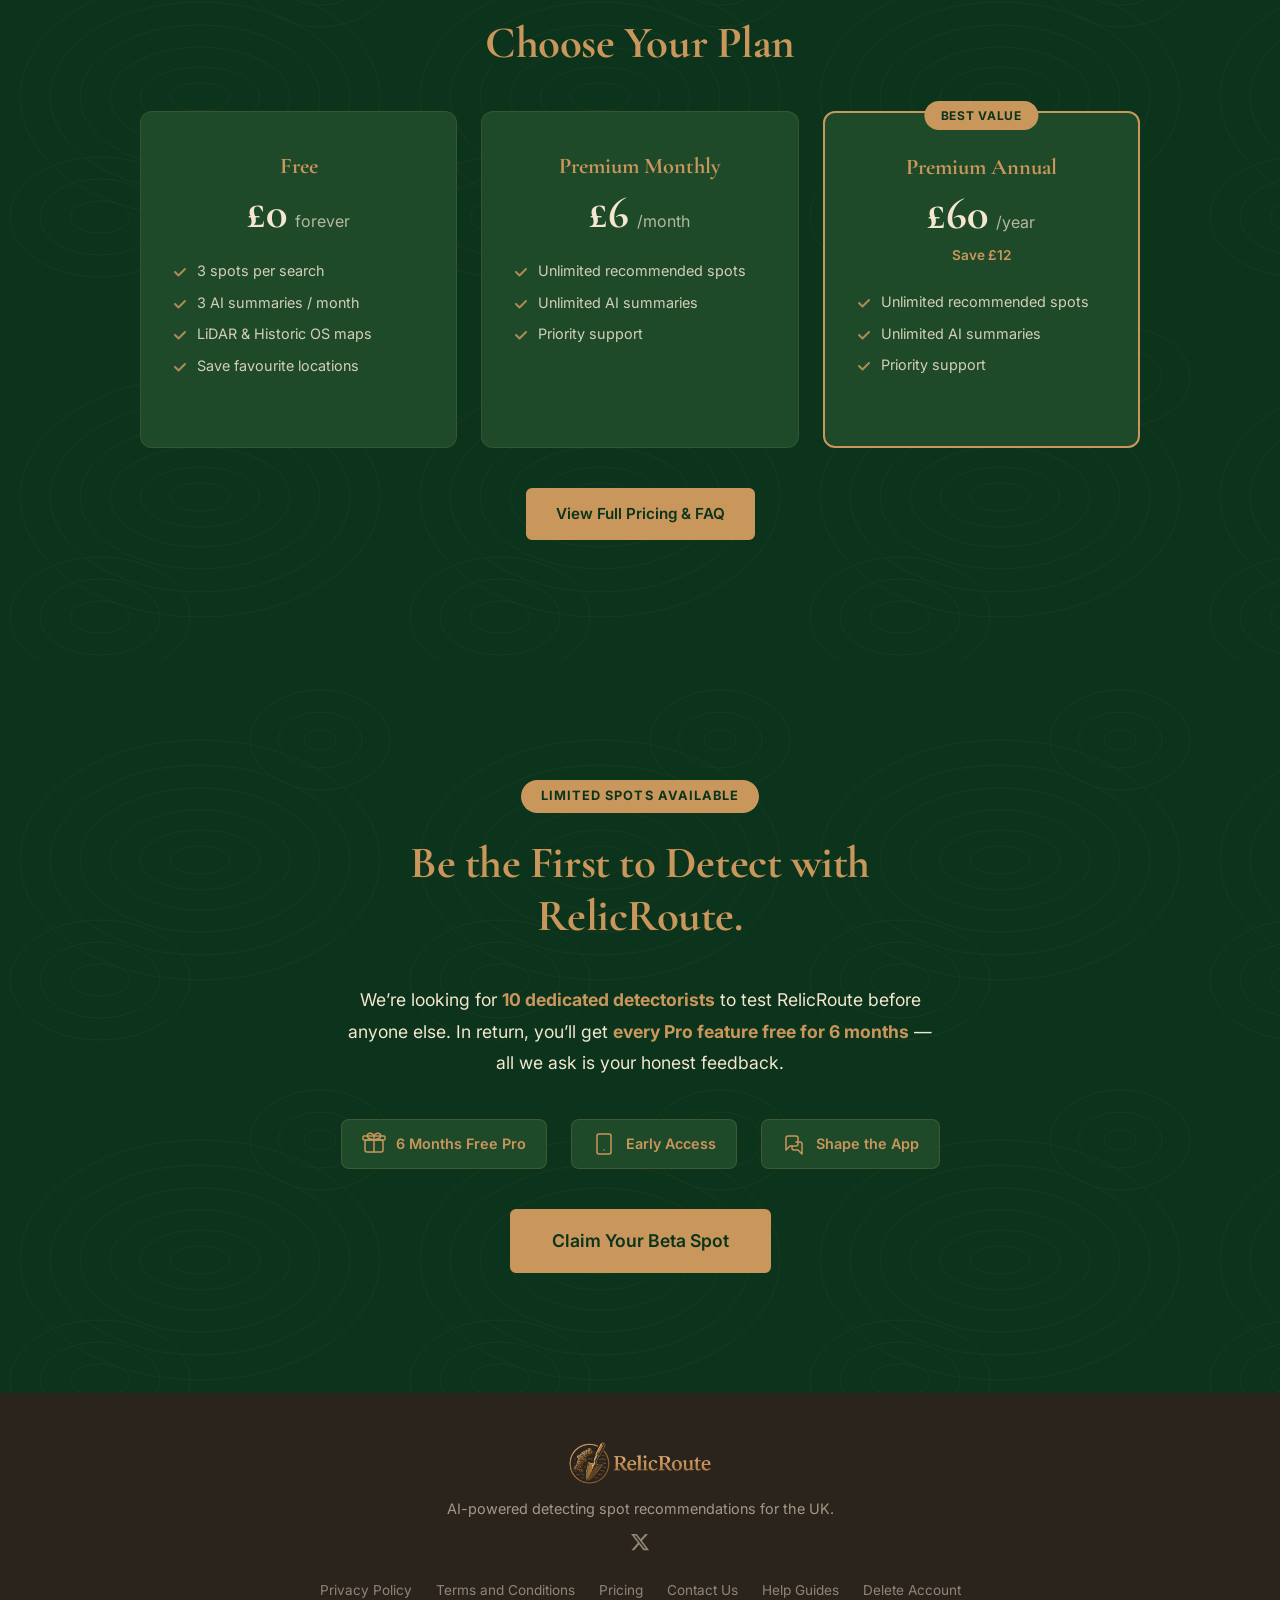
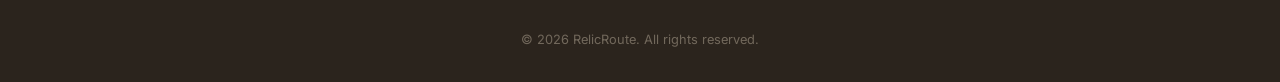
==== commit 60e2b216: "Update site for iOS beta launch (cross-platform) The iOS beta is now live alongside Android, so remo" ====
--- a/index.html
+++ b/index.html
@@ -86,7 +86,7 @@
           <li><a href="#features">Features</a></li>
           <li><a href="#how-it-works">How It Works</a></li>
           <li><a href="#pricing">Pricing</a></li>
-          <li><a href="#beta">Android Beta</a></li>
+          <li><a href="#beta">Beta</a></li>
           <li><a href="help.html">Help Guides</a></li>
           <li><a href="contact.html">Contact</a></li>
         </ul>
@@ -106,7 +106,7 @@
         <div class="hero-ctas">
           <a href="beta.html" class="btn btn-beta">
             <svg width="24" height="24" viewBox="0 0 24 24" fill="none" stroke="currentColor" stroke-width="1.5" stroke-linecap="round" stroke-linejoin="round" aria-hidden="true"><path d="M12 2l3 7h7l-5.5 4.5L18 21l-6-4.5L6 21l1.5-7.5L2 9h7z"/></svg>
-            Join the Android Beta
+            Join the Beta
           </a>
         </div>
         <blockquote class="hero-quote">
@@ -346,13 +346,13 @@
       </div>
     </section>
 
-    <!-- Android Beta Teaser -->
+    <!-- Beta Teaser -->
     <section class="beta-teaser" id="beta">
       <div class="contour-bg" aria-hidden="true"></div>
       <div class="container beta-teaser-content">
         <span class="beta-badge">Limited Spots Available</span>
-        <h2 class="section-heading section-heading--light">Be the First to Detect on Android.</h2>
-        <p class="beta-teaser-body">We&rsquo;re looking for <strong>10 dedicated detectorists</strong> to test RelicRoute on Android before anyone else. In return, you&rsquo;ll get <strong>every Pro feature free for 6 months</strong> &mdash; all we ask is your honest feedback.</p>
+        <h2 class="section-heading section-heading--light">Be the First to Detect with RelicRoute.</h2>
+        <p class="beta-teaser-body">We&rsquo;re looking for <strong>10 dedicated detectorists</strong> to test RelicRoute before anyone else. In return, you&rsquo;ll get <strong>every Pro feature free for 6 months</strong> &mdash; all we ask is your honest feedback.</p>
         <div class="beta-teaser-highlights">
           <div class="beta-highlight">
             <svg width="24" height="24" viewBox="0 0 24 24" fill="none" stroke="#C9965C" stroke-width="1.5" stroke-linecap="round" stroke-linejoin="round" class="beta-highlight-icon" aria-hidden="true">
@@ -364,7 +364,7 @@
             <svg width="24" height="24" viewBox="0 0 24 24" fill="none" stroke="#C9965C" stroke-width="1.5" stroke-linecap="round" stroke-linejoin="round" class="beta-highlight-icon" aria-hidden="true">
               <rect x="5" y="2" width="14" height="20" rx="2"/><path d="M12 18h.01"/>
             </svg>
-            <span class="beta-highlight-text">Early Android Access</span>
+            <span class="beta-highlight-text">Early Access</span>
           </div>
           <div class="beta-highlight">
             <svg width="24" height="24" viewBox="0 0 24 24" fill="none" stroke="#C9965C" stroke-width="1.5" stroke-linecap="round" stroke-linejoin="round" class="beta-highlight-icon" aria-hidden="true">
--- a/css/styles.css
+++ b/css/styles.css
@@ -990,7 +990,22 @@
   font-size: 0.9rem;
   color: var(--parchment);
   opacity: 0.6;
+  margin-bottom: 12px;
+}
+
+.footer-social-link {
+  display: inline-flex;
+  align-items: center;
+  justify-content: center;
+  color: var(--parchment);
+  opacity: 0.5;
+  transition: opacity 0.2s, color 0.2s;
   margin-bottom: 28px;
+}
+
+.footer-social-link:hover {
+  opacity: 1;
+  color: var(--brand-bronze);
 }
 
 .footer-links {
@@ -1125,6 +1140,14 @@
   font-size: 0.9rem;
   font-weight: 600;
   color: var(--charcoal-earth);
+}
+
+.form-hint {
+  font-size: 0.8rem;
+  line-height: 1.5;
+  color: var(--charcoal-earth);
+  opacity: 0.7;
+  margin: 0;
 }
 
 .form-group input,
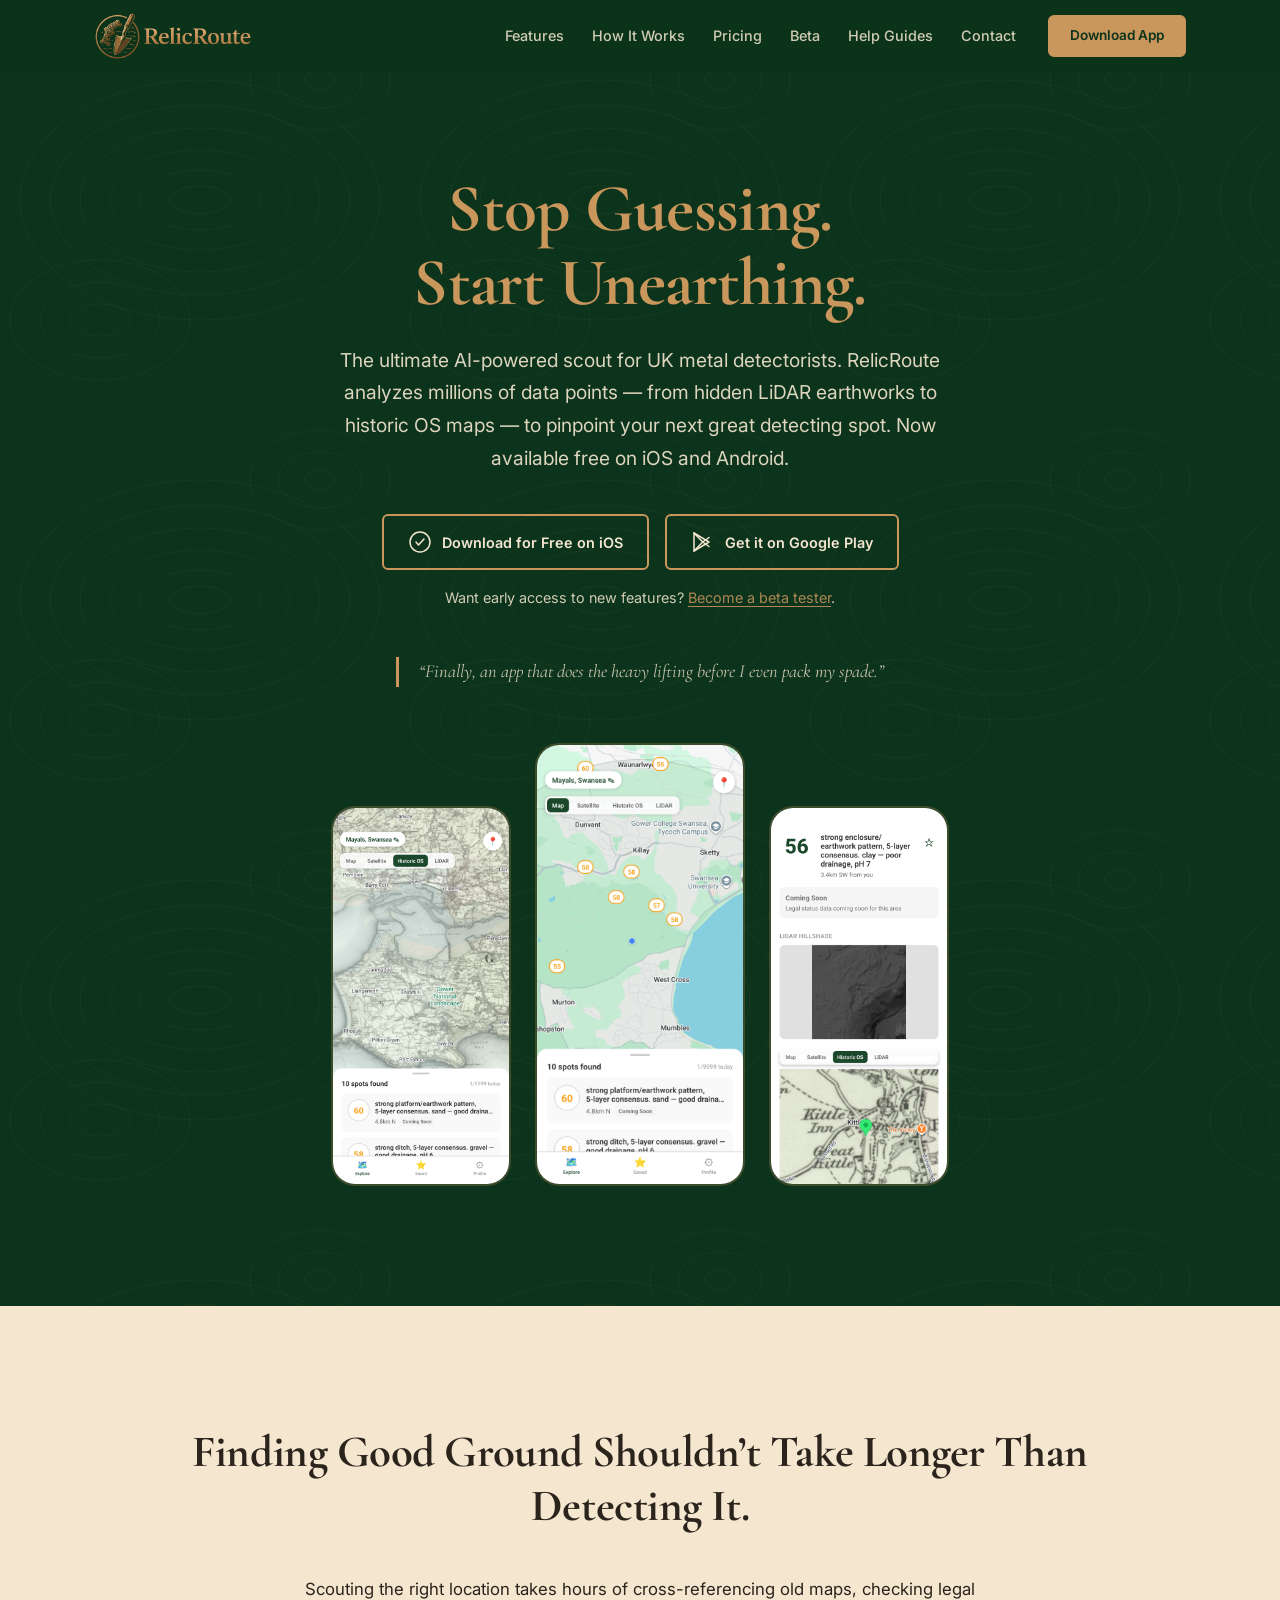
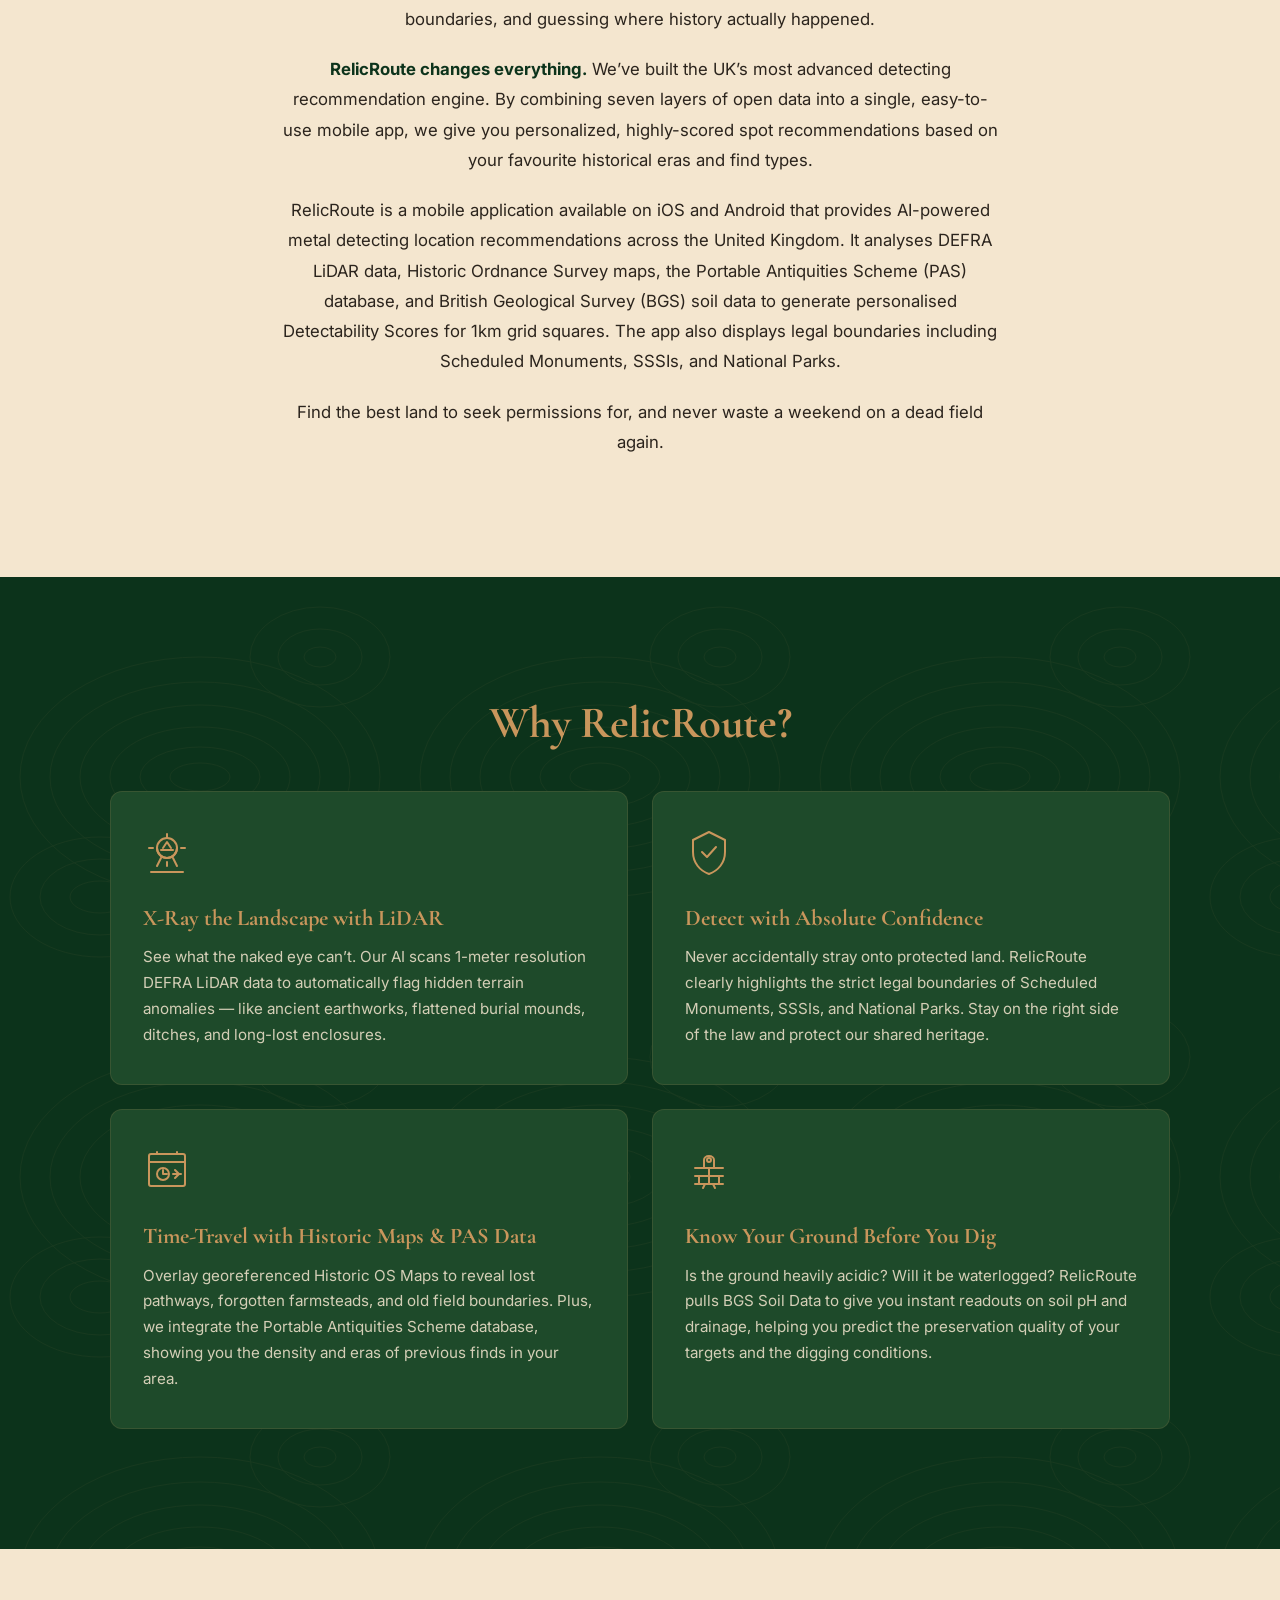
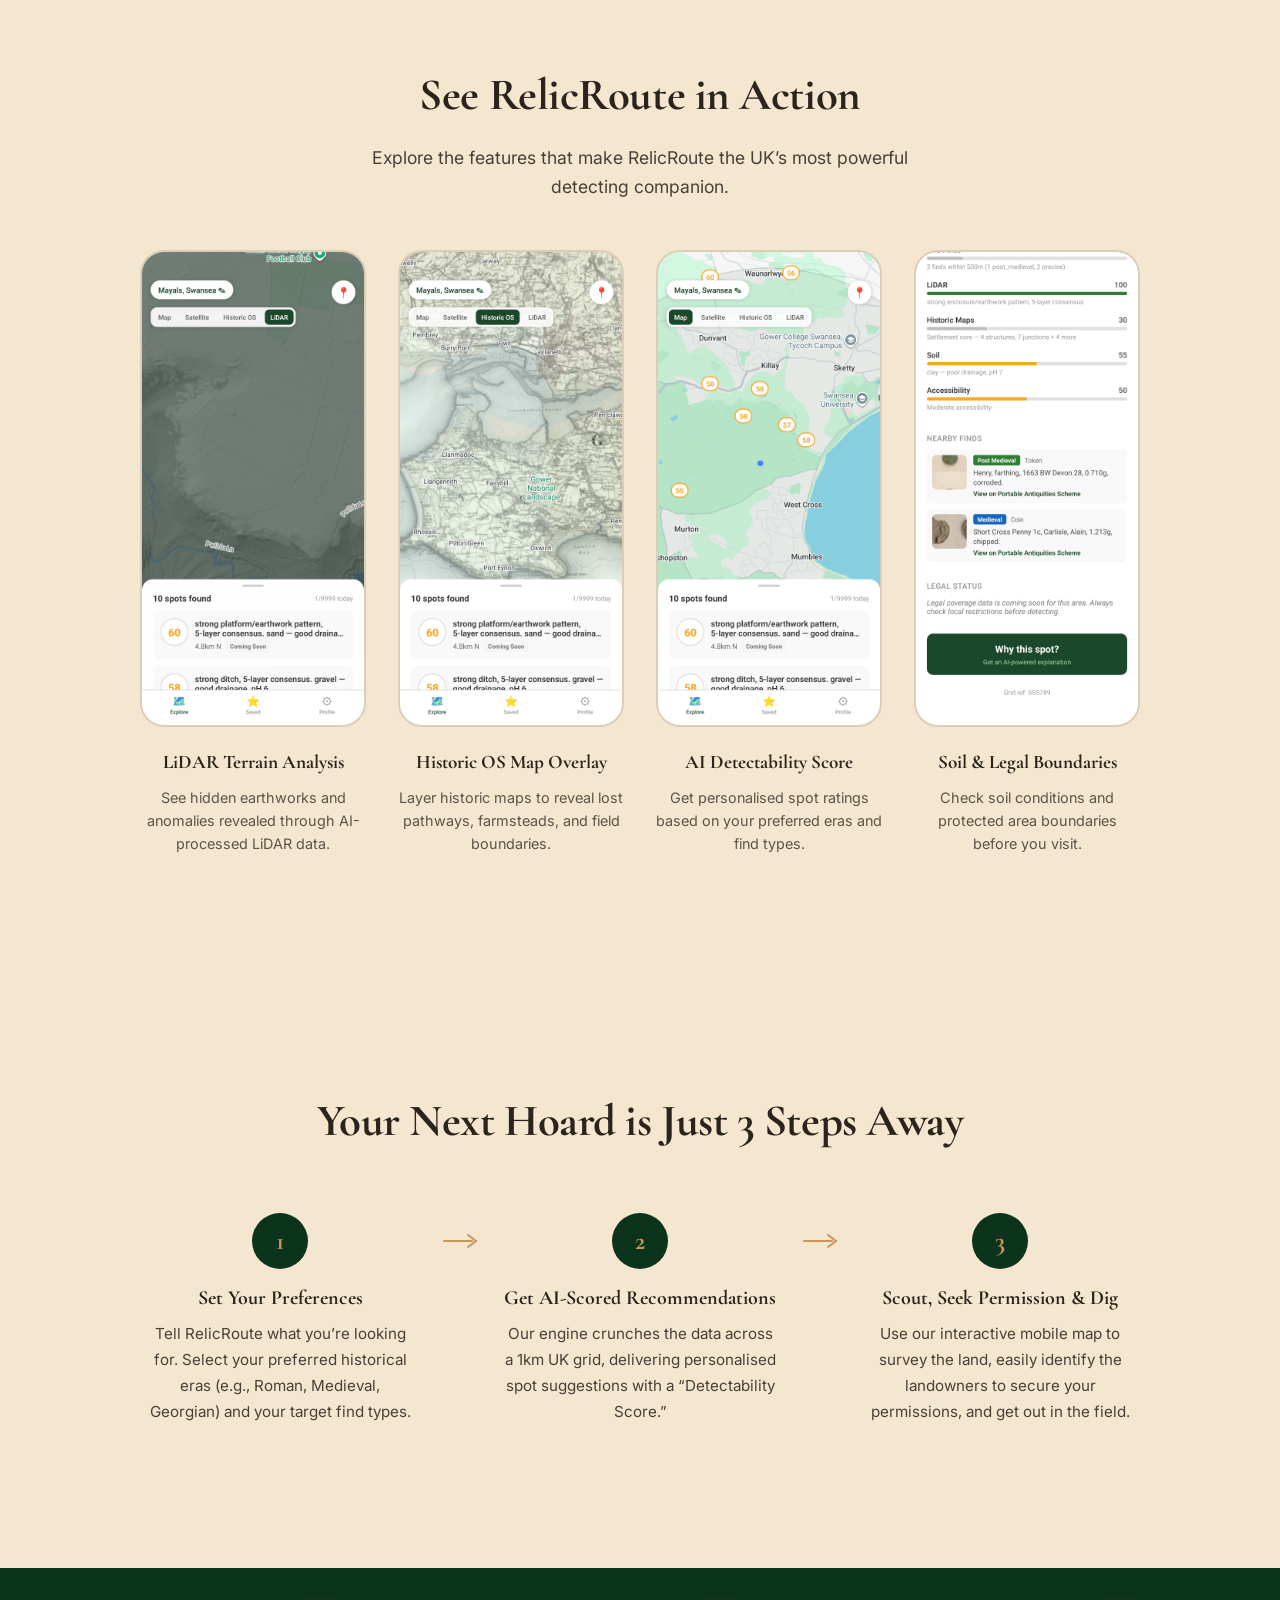
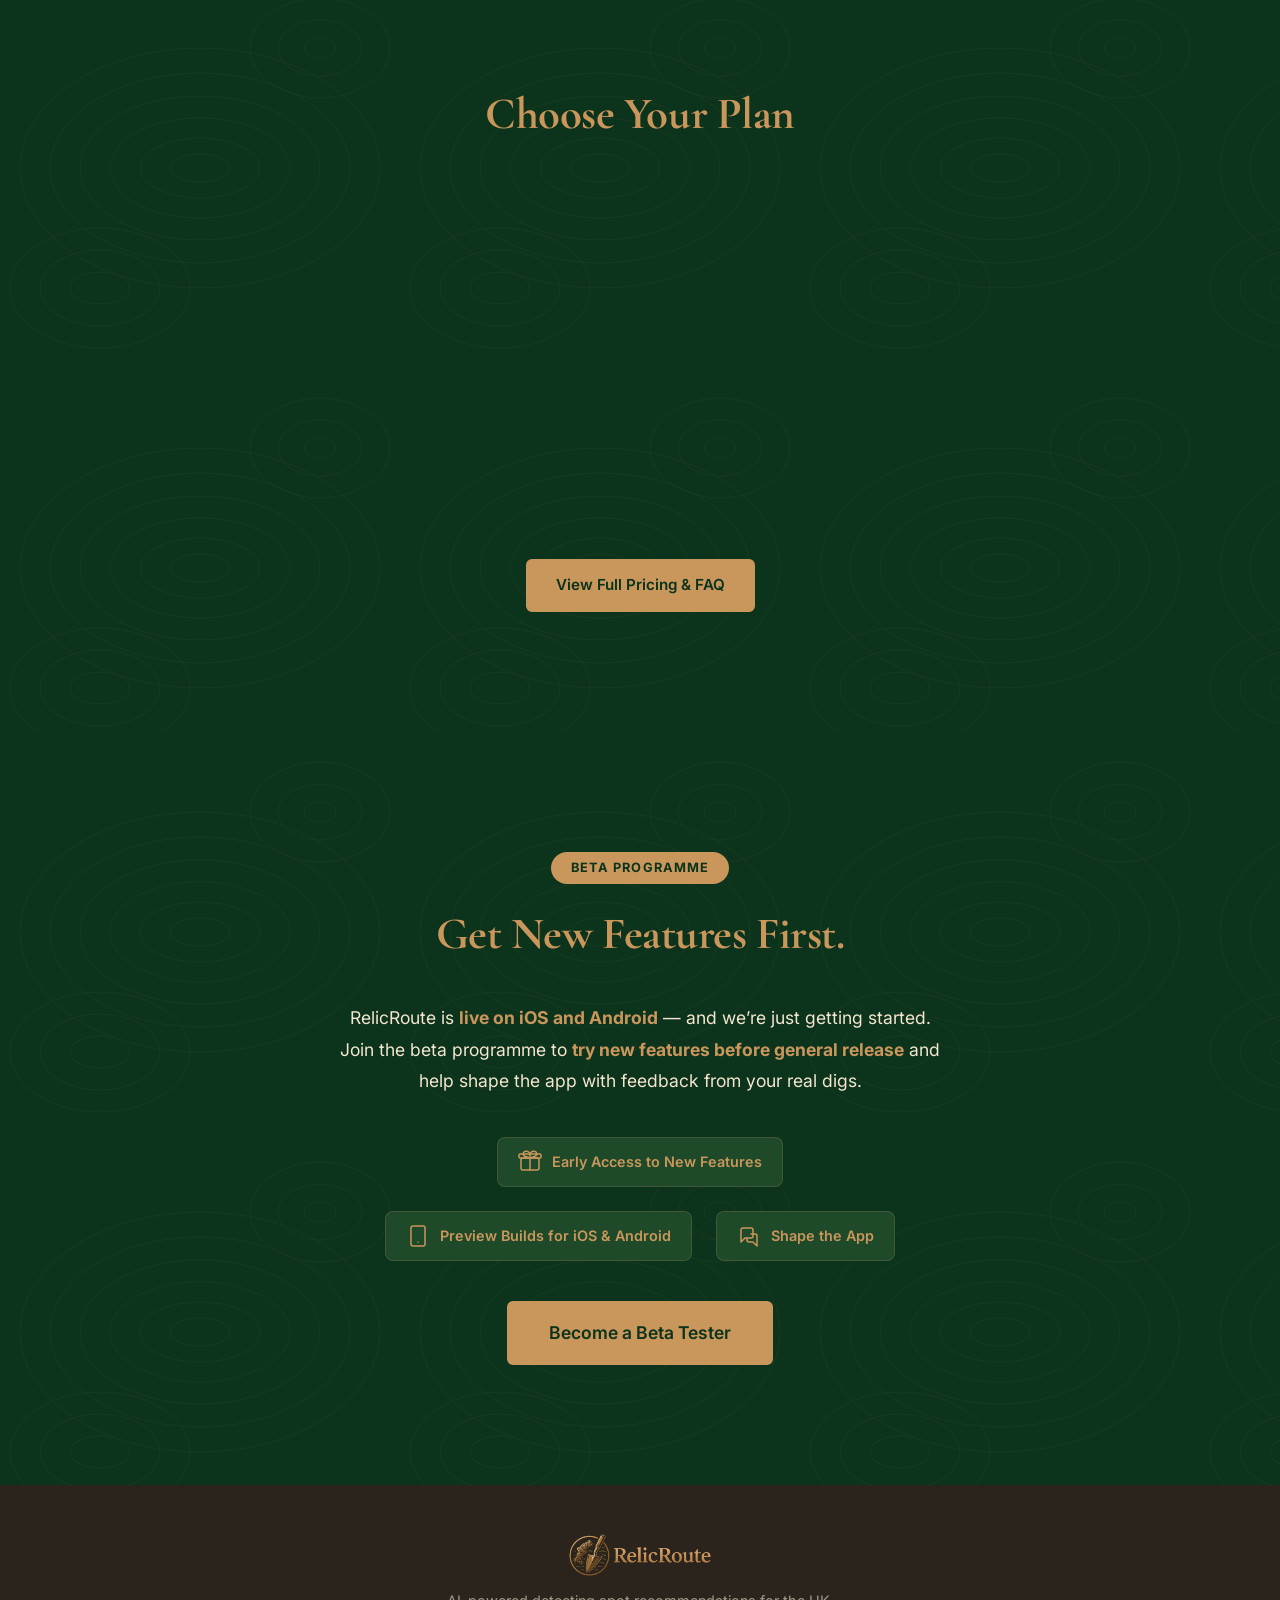
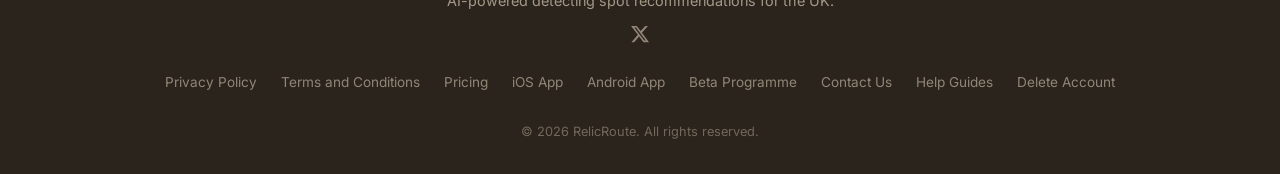
==== commit d29ffa56: "Announce iOS and Android availability with smart download CTAs The app is now live on both the App S" ====
--- a/index.html
+++ b/index.html
@@ -3,7 +3,7 @@
 <head>
   <meta charset="UTF-8">
   <meta name="viewport" content="width=device-width, initial-scale=1.0">
-  <meta name="description" content="RelicRoute — AI-powered spot recommendations for UK metal detectorists. Combine LiDAR, historic maps, PAS data, and soil analysis to find your next great detecting location.">
+  <meta name="description" content="RelicRoute — AI-powered spot recommendations for UK metal detectorists. Free on iOS and Android. Combine LiDAR, historic maps, PAS data, and soil analysis to find your next great detecting location.">
   <meta name="robots" content="index, follow">
   <meta name="author" content="RelicRoute">
   <meta name="google-site-verification" content="62xCfvaOAFISEsQDNZ6DNPzke8ZOVSslEIPbZOKiRK8">
@@ -13,7 +13,7 @@
 
   <!-- Open Graph -->
   <meta property="og:title" content="RelicRoute — AI-Powered Spot Recommendations for UK Metal Detectorists">
-  <meta property="og:description" content="Combine LiDAR, historic maps, PAS data, and soil analysis to find your next great detecting location.">
+  <meta property="og:description" content="Free on iOS and Android. Combine LiDAR, historic maps, PAS data, and soil analysis to find your next great detecting location.">
   <meta property="og:type" content="website">
   <meta property="og:url" content="https://www.relicroute.co.uk/">
   <meta property="og:image" content="https://www.relicroute.co.uk/relicroute-logo.png">
@@ -23,7 +23,7 @@
   <!-- Twitter Card -->
   <meta name="twitter:card" content="summary_large_image">
   <meta name="twitter:title" content="RelicRoute — AI-Powered Spot Recommendations for UK Metal Detectorists">
-  <meta name="twitter:description" content="Combine LiDAR, historic maps, PAS data, and soil analysis to find your next great detecting location.">
+  <meta name="twitter:description" content="Free on iOS and Android. Combine LiDAR, historic maps, PAS data, and soil analysis to find your next great detecting location.">
   <meta name="twitter:image" content="https://www.relicroute.co.uk/relicroute-logo.png">
 
   <link rel="preconnect" href="https://fonts.googleapis.com">
@@ -53,6 +53,10 @@
     "name": "RelicRoute",
     "operatingSystem": "iOS, Android",
     "applicationCategory": "UtilitiesApplication",
+    "downloadUrl": [
+      "https://apps.apple.com/us/app/relicroute/id6799253953",
+      "https://play.google.com/store/apps/details?id=com.relicroute.app"
+    ],
     "description": "AI-powered scout for UK metal detectorists. Analyses LiDAR, historic maps, PAS data, and soil data to recommend detecting locations.",
     "offers": {
       "@type": "Offer",
@@ -90,7 +94,7 @@
           <li><a href="help.html">Help Guides</a></li>
           <li><a href="contact.html">Contact</a></li>
         </ul>
-        <a href="beta.html" class="btn btn-bronze btn-sm">Join Beta</a>
+        <a href="#download" class="btn btn-bronze btn-sm" data-store-link>Download App</a>
       </div>
     </nav>
   </header>
@@ -102,13 +106,18 @@
       <div class="contour-bg" aria-hidden="true"></div>
       <div class="container hero-content">
         <h1 class="hero-headline">Stop Guessing.<br>Start Unearthing.</h1>
-        <p class="hero-sub">The ultimate AI-powered scout for UK metal detectorists. RelicRoute analyzes millions of data points — from hidden LiDAR earthworks to historic OS maps — to pinpoint your next great detecting spot.</p>
-        <div class="hero-ctas">
-          <a href="beta.html" class="btn btn-beta">
-            <svg width="24" height="24" viewBox="0 0 24 24" fill="none" stroke="currentColor" stroke-width="1.5" stroke-linecap="round" stroke-linejoin="round" aria-hidden="true"><path d="M12 2l3 7h7l-5.5 4.5L18 21l-6-4.5L6 21l1.5-7.5L2 9h7z"/></svg>
-            Join the Beta
+        <p class="hero-sub">The ultimate AI-powered scout for UK metal detectorists. RelicRoute analyzes millions of data points — from hidden LiDAR earthworks to historic OS maps — to pinpoint your next great detecting spot. Now available free on iOS and Android.</p>
+        <div class="hero-ctas" id="download">
+          <a href="https://apps.apple.com/us/app/relicroute/id6799253953" class="btn btn-store" data-store="ios" target="_blank" rel="noopener noreferrer">
+            <svg width="24" height="24" viewBox="0 0 24 24" fill="none" stroke="currentColor" stroke-width="1.5" stroke-linecap="round" stroke-linejoin="round" aria-hidden="true"><path d="M12 2C6.477 2 2 6.477 2 12s4.477 10 10 10 10-4.477 10-10S17.523 2 12 2z"/><path d="M8 12l2.5 3L16 9"/></svg>
+            Download for Free on iOS
           </a>
-        </div>
+          <a href="https://play.google.com/store/apps/details?id=com.relicroute.app&amp;pcampaignid=web_share" class="btn btn-store" data-store="android" target="_blank" rel="noopener noreferrer">
+            <svg width="24" height="24" viewBox="0 0 24 24" fill="none" stroke="currentColor" stroke-width="1.5" stroke-linecap="round" stroke-linejoin="round" aria-hidden="true"><path d="M3 3l8.735 9L3 21V3z"/><path d="M3 3l15 9-15 9"/><path d="M11.735 12L18 16.5"/><path d="M11.735 12L18 7.5"/></svg>
+            Get it on Google Play
+          </a>
+        </div>
+        <p class="hero-beta-note">Want early access to new features? <a href="beta.html">Become a beta tester</a>.</p>
         <blockquote class="hero-quote">
           <p>&ldquo;Finally, an app that does the heavy lifting before I even pack my spade.&rdquo;</p>
         </blockquote>
@@ -350,21 +359,21 @@
     <section class="beta-teaser" id="beta">
       <div class="contour-bg" aria-hidden="true"></div>
       <div class="container beta-teaser-content">
-        <span class="beta-badge">Limited Spots Available</span>
-        <h2 class="section-heading section-heading--light">Be the First to Detect with RelicRoute.</h2>
-        <p class="beta-teaser-body">We&rsquo;re looking for <strong>10 dedicated detectorists</strong> to test RelicRoute before anyone else. In return, you&rsquo;ll get <strong>every Pro feature free for 6 months</strong> &mdash; all we ask is your honest feedback.</p>
+        <span class="beta-badge">Beta Programme</span>
+        <h2 class="section-heading section-heading--light">Get New Features First.</h2>
+        <p class="beta-teaser-body">RelicRoute is <strong>live on iOS and Android</strong> &mdash; and we&rsquo;re just getting started. Join the beta programme to <strong>try new features before general release</strong> and help shape the app with feedback from your real digs.</p>
         <div class="beta-teaser-highlights">
           <div class="beta-highlight">
             <svg width="24" height="24" viewBox="0 0 24 24" fill="none" stroke="#C9965C" stroke-width="1.5" stroke-linecap="round" stroke-linejoin="round" class="beta-highlight-icon" aria-hidden="true">
               <rect x="3" y="8" width="18" height="12" rx="2"/><rect x="1" y="4" width="22" height="4" rx="1"/><path d="M12 4v16"/><path d="M12 4c-1.5-3-4.5-3.5-6-2s-.5 4 1.5 4.5L12 8"/><path d="M12 4c1.5-3 4.5-3.5 6-2s.5 4-1.5 4.5L12 8"/>
             </svg>
-            <span class="beta-highlight-text">6 Months Free Pro</span>
+            <span class="beta-highlight-text">Early Access to New Features</span>
           </div>
           <div class="beta-highlight">
             <svg width="24" height="24" viewBox="0 0 24 24" fill="none" stroke="#C9965C" stroke-width="1.5" stroke-linecap="round" stroke-linejoin="round" class="beta-highlight-icon" aria-hidden="true">
               <rect x="5" y="2" width="14" height="20" rx="2"/><path d="M12 18h.01"/>
             </svg>
-            <span class="beta-highlight-text">Early Access</span>
+            <span class="beta-highlight-text">Preview Builds for iOS &amp; Android</span>
           </div>
           <div class="beta-highlight">
             <svg width="24" height="24" viewBox="0 0 24 24" fill="none" stroke="#C9965C" stroke-width="1.5" stroke-linecap="round" stroke-linejoin="round" class="beta-highlight-icon" aria-hidden="true">
@@ -373,7 +382,7 @@
             <span class="beta-highlight-text">Shape the App</span>
           </div>
         </div>
-        <a href="beta.html" class="btn btn-bronze btn-lg">Claim Your Beta Spot</a>
+        <a href="beta.html" class="btn btn-bronze btn-lg">Become a Beta Tester</a>
       </div>
     </section>
 
@@ -393,6 +402,9 @@
         <a href="privacy.html">Privacy Policy</a>
         <a href="terms.html">Terms and Conditions</a>
         <a href="pricing.html">Pricing</a>
+        <a href="https://apps.apple.com/us/app/relicroute/id6799253953" target="_blank" rel="noopener noreferrer">iOS App</a>
+        <a href="https://play.google.com/store/apps/details?id=com.relicroute.app&amp;pcampaignid=web_share" target="_blank" rel="noopener noreferrer">Android App</a>
+        <a href="beta.html">Beta Programme</a>
         <a href="contact.html">Contact Us</a>
         <a href="help.html">Help Guides</a>
         <a href="delete-account.html">Delete Account</a>
--- a/css/styles.css
+++ b/css/styles.css
@@ -123,6 +123,24 @@
   flex-shrink: 0;
 }
 
+/* Platform-aware store buttons — js/main.js adds .platform-ios / .platform-android to <html> */
+.platform-ios .btn-store[data-store="ios"],
+.platform-android .btn-store[data-store="android"] {
+  background: var(--brand-bronze);
+  color: var(--relic-green);
+}
+
+.platform-ios .btn-store[data-store="ios"]:hover,
+.platform-android .btn-store[data-store="android"]:hover {
+  background: var(--deep-bronze);
+  border-color: var(--deep-bronze);
+}
+
+.platform-ios .hero-ctas .btn-store[data-store="ios"],
+.platform-android .hero-ctas .btn-store[data-store="android"] {
+  order: -1;
+}
+
 .btn-sm {
   padding: 8px 20px;
   font-size: 0.85rem;
@@ -321,7 +339,25 @@
   flex-wrap: wrap;
   gap: 16px;
   justify-content: center;
+  margin-bottom: 16px;
+  scroll-margin-top: calc(var(--header-height) + 24px);
+}
+
+.hero-beta-note {
+  font-size: 0.9rem;
+  color: var(--parchment);
+  opacity: 0.85;
   margin-bottom: 48px;
+}
+
+.hero-beta-note a {
+  color: var(--brand-bronze);
+  text-decoration: underline;
+  text-underline-offset: 3px;
+}
+
+.hero-beta-note a:hover {
+  color: var(--deep-bronze);
 }
 
 .hero-quote {
@@ -1597,6 +1633,12 @@
   color: var(--relic-green);
 }
 
+.help-article-body a,
+.contact-form-wrapper p a {
+  color: var(--deep-bronze);
+  text-decoration: underline;
+}
+
 /* Help CTA */
 .help-cta {
   text-align: center;
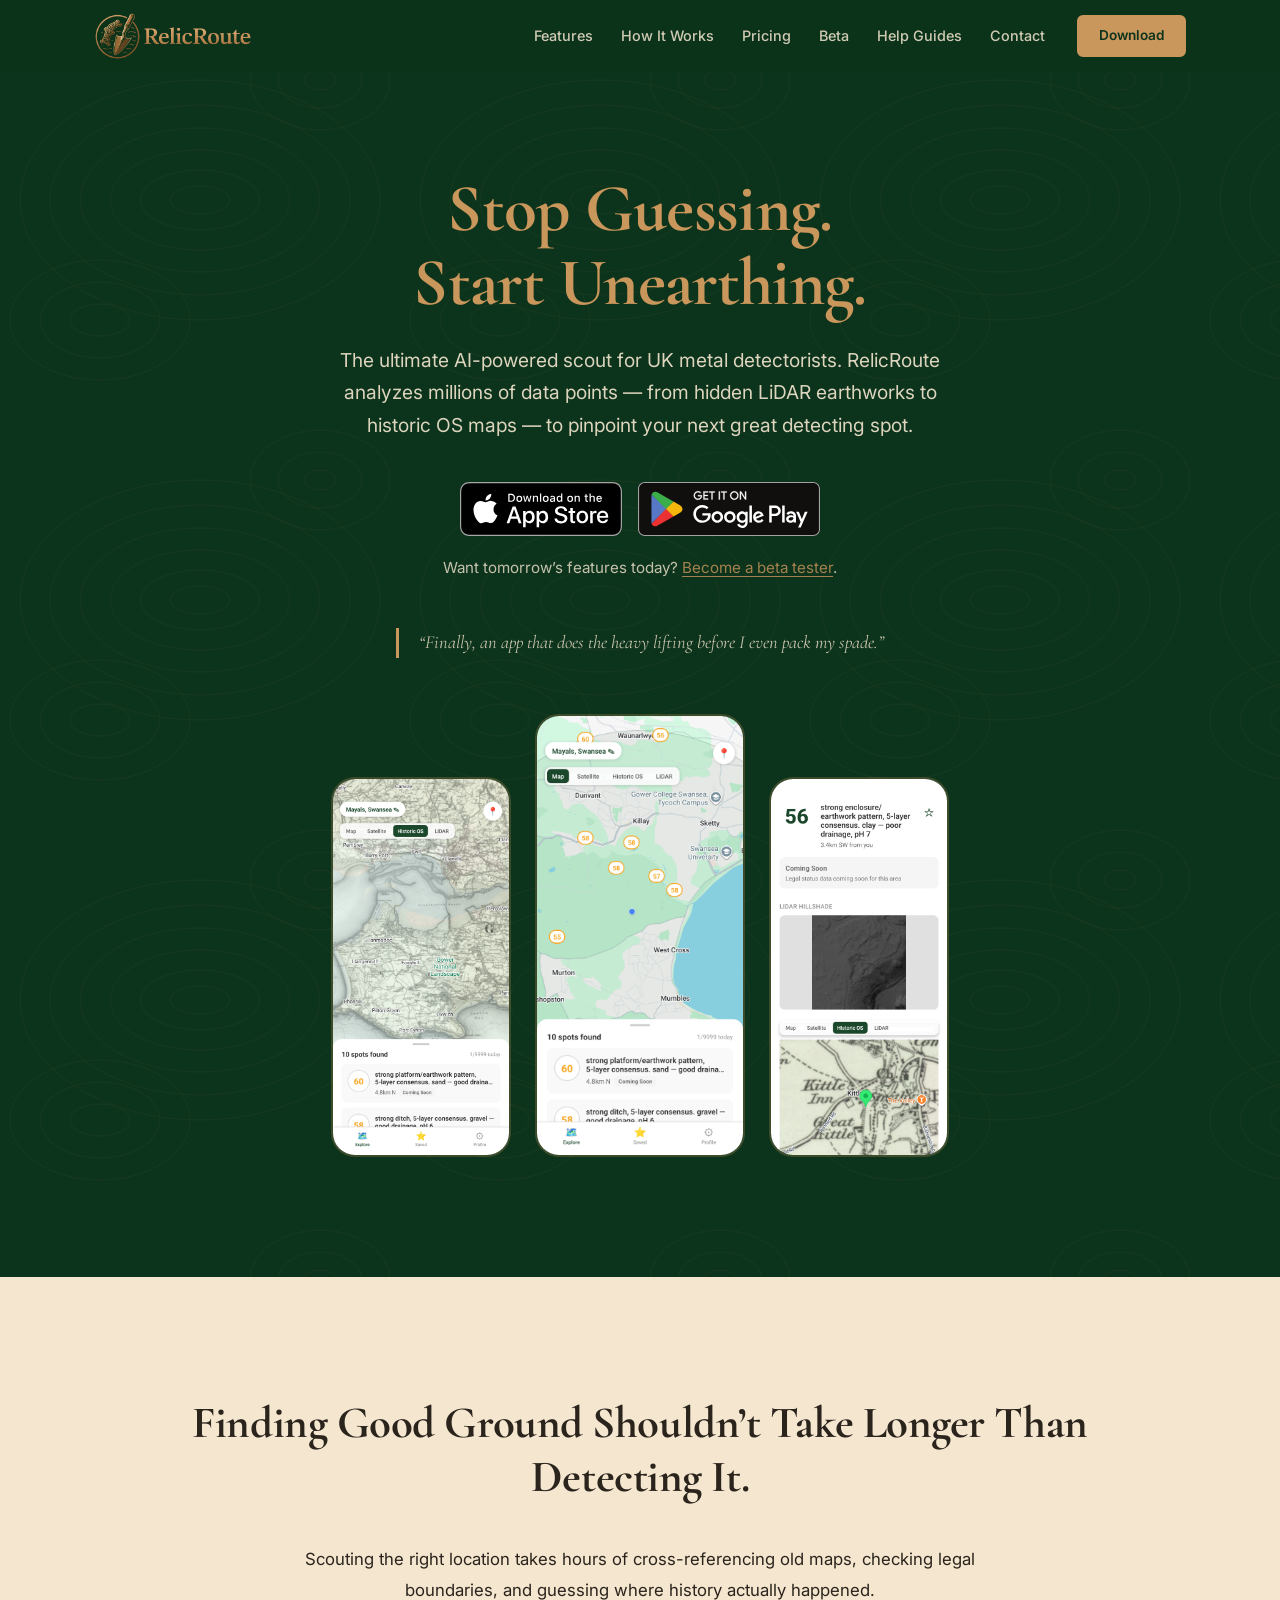
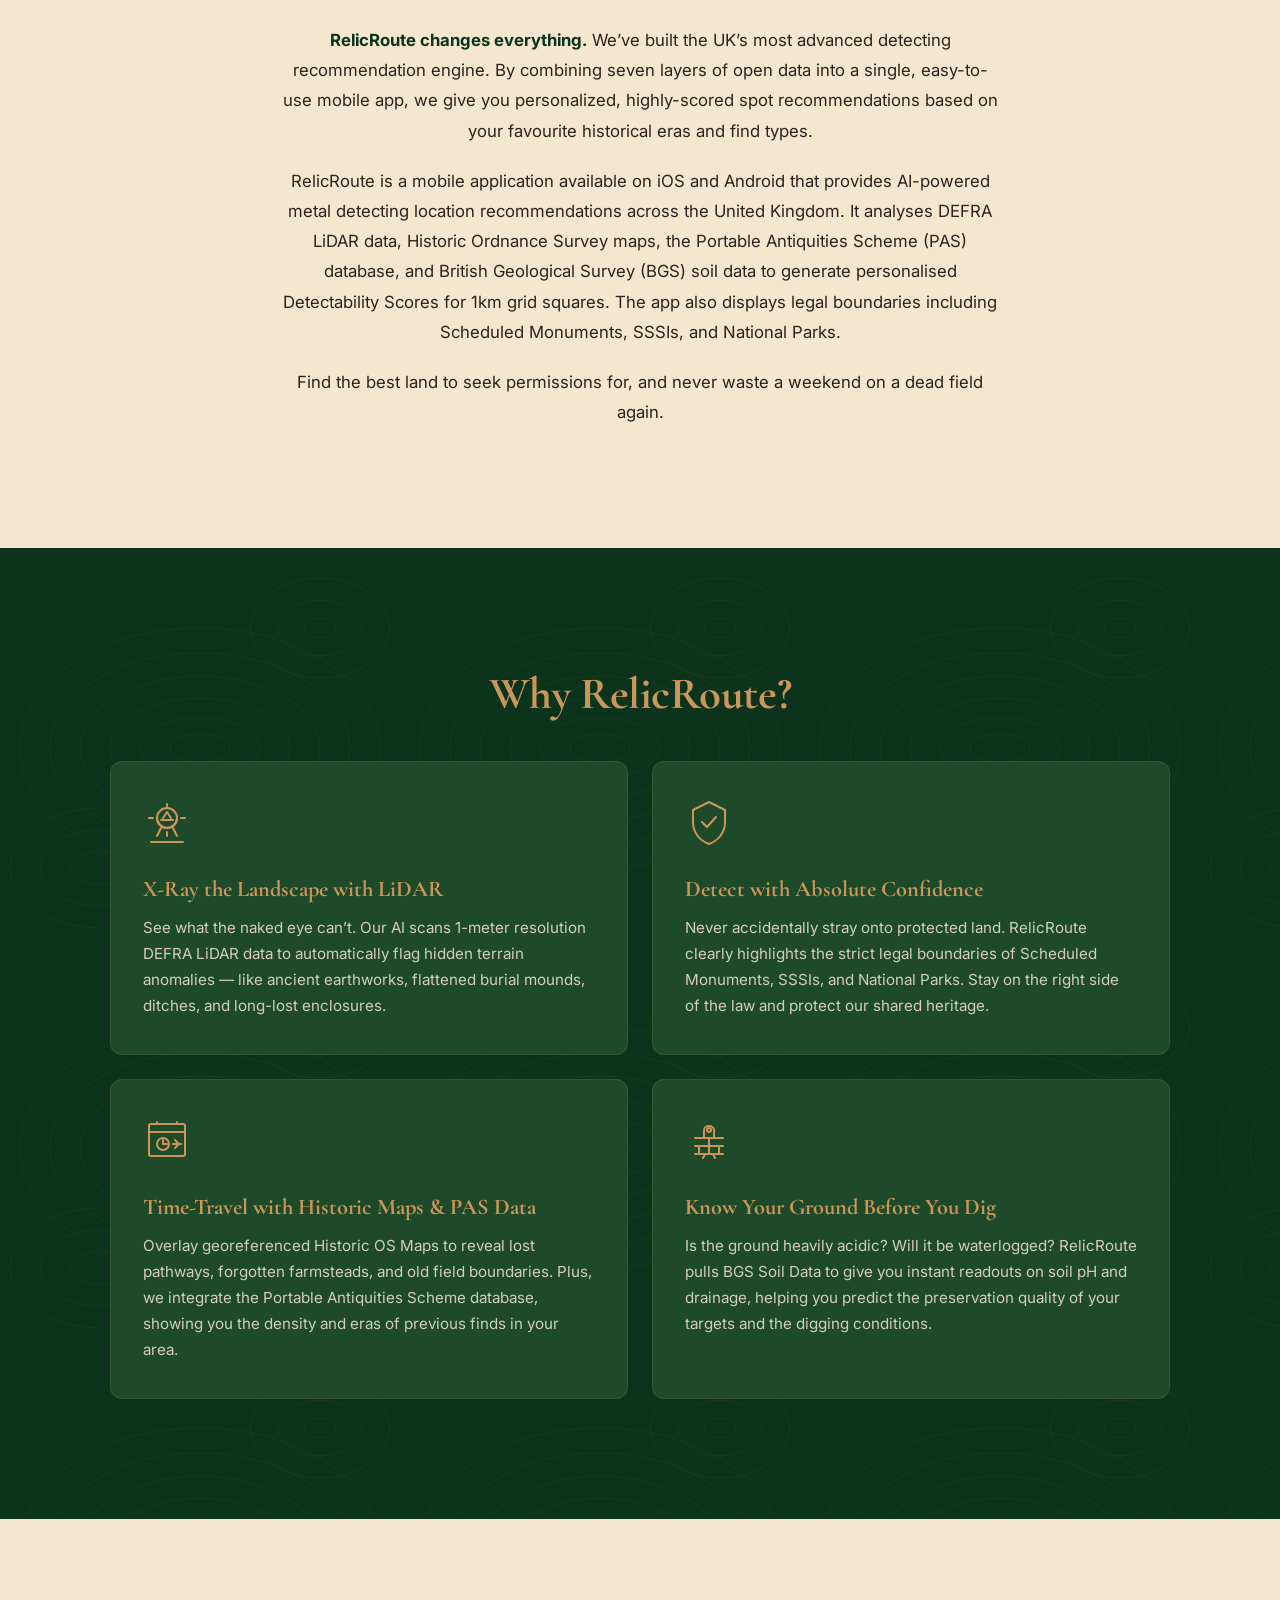
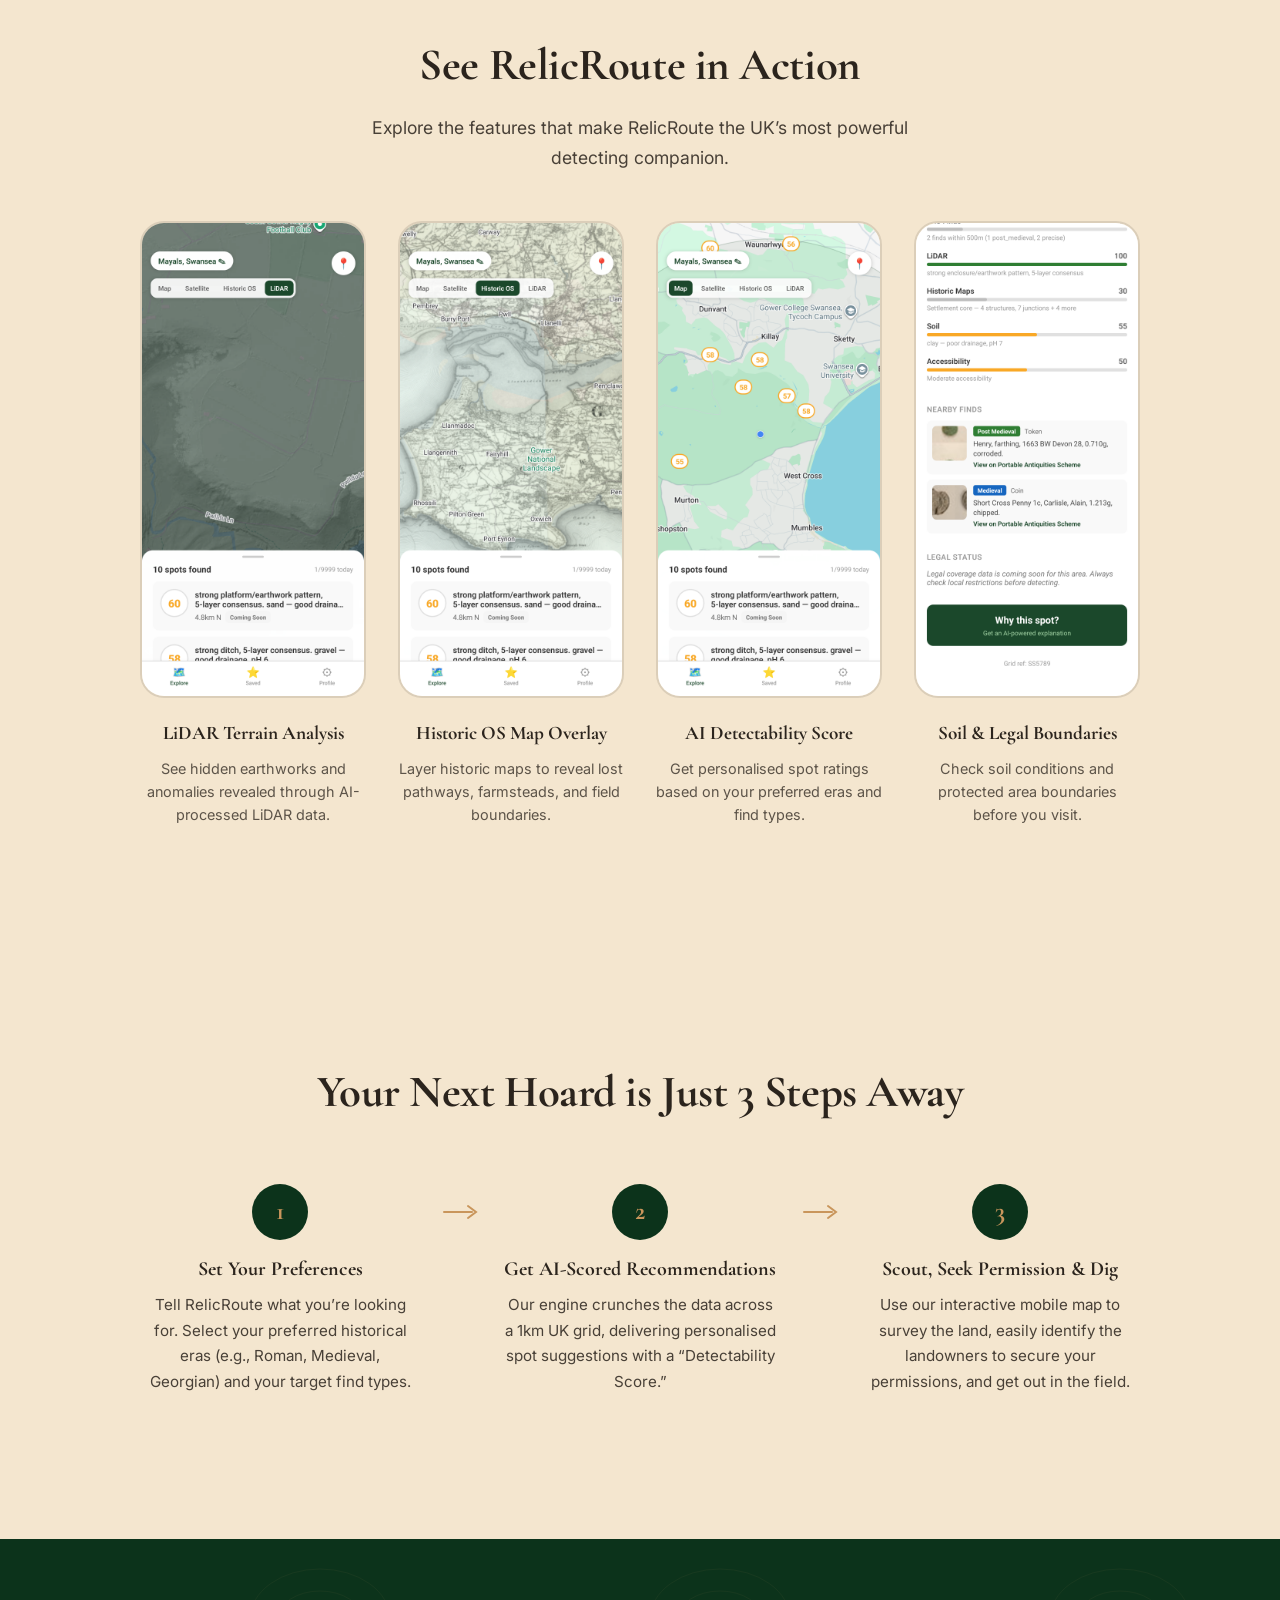
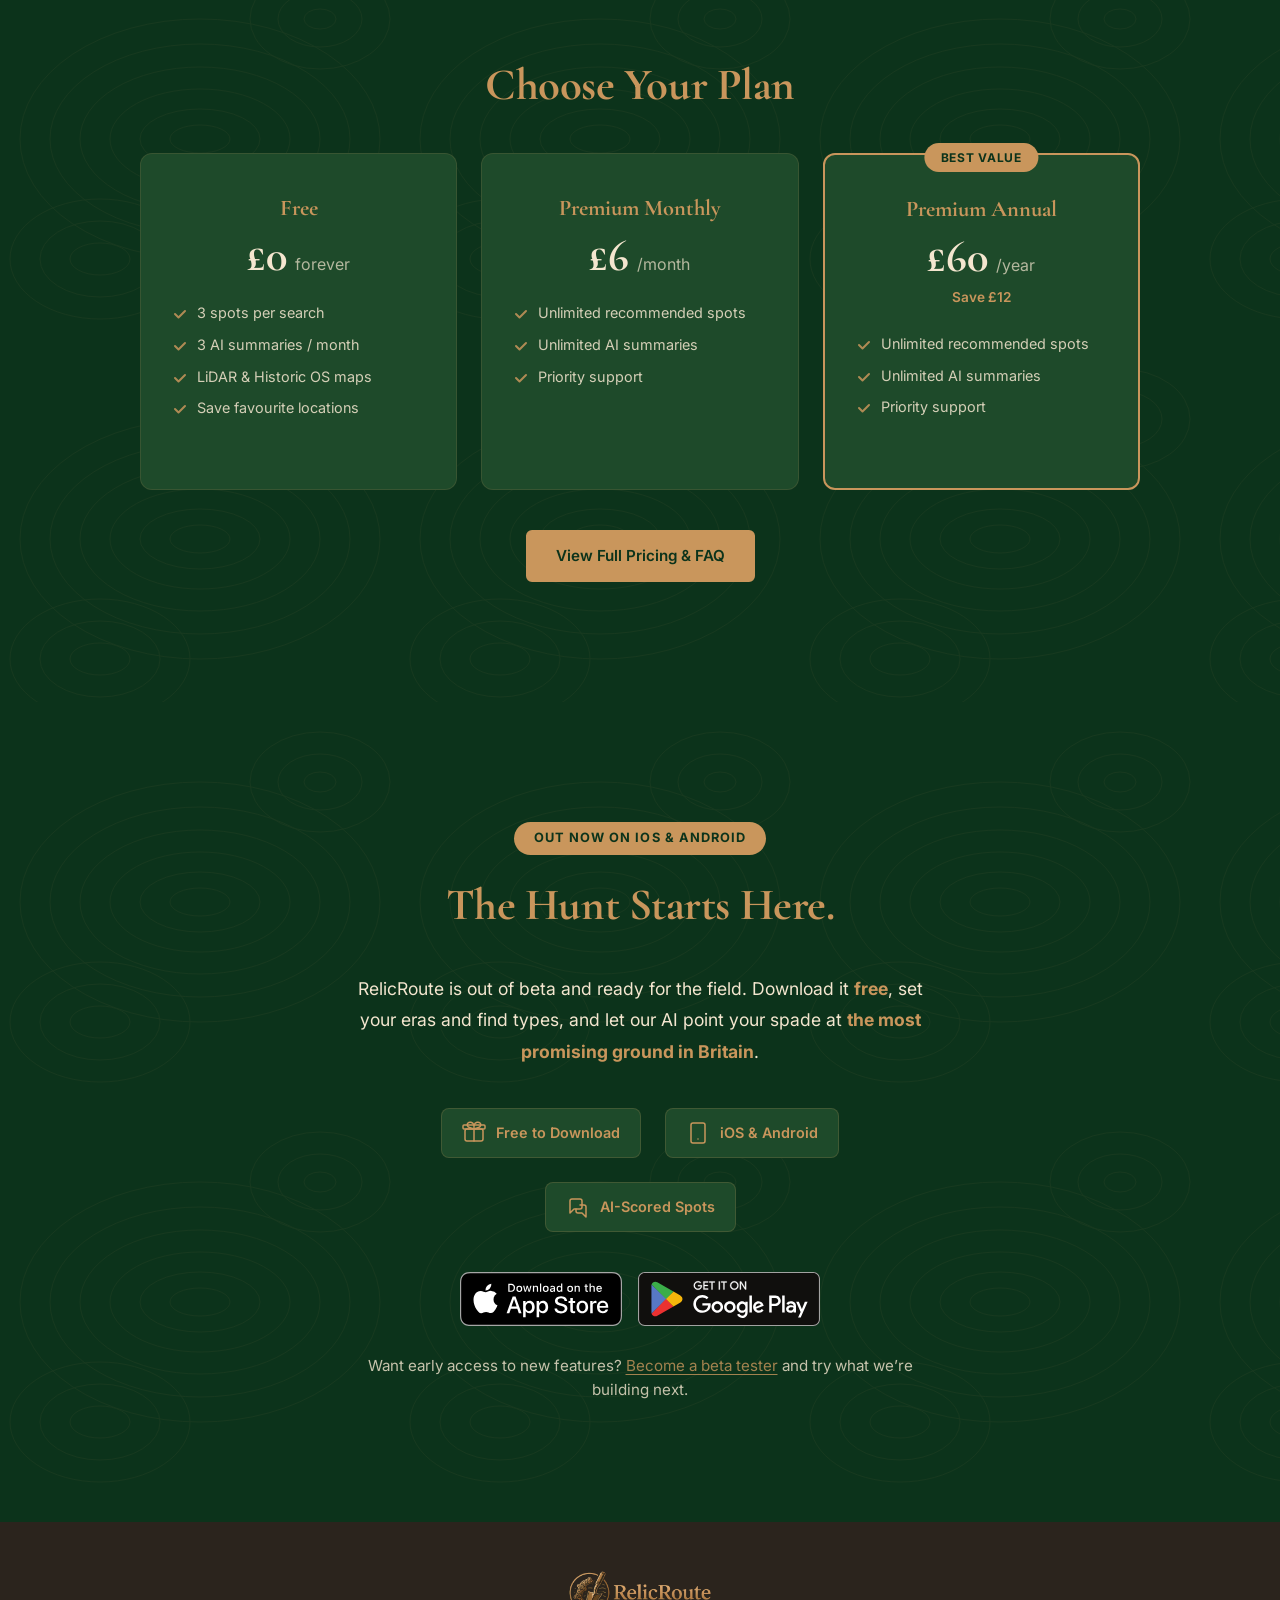
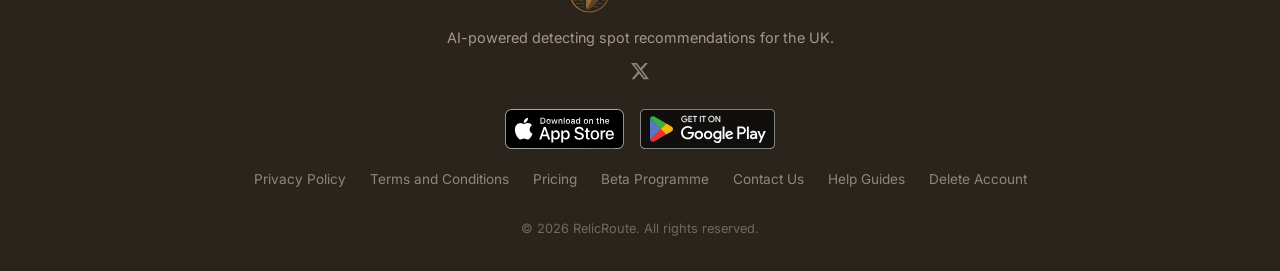
==== commit de6d0fe4: "Update site for GA launch on iOS and Android - Replace beta-signup CTAs with smart download CTAs: JS" ====
--- a/index.html
+++ b/index.html
@@ -3,7 +3,8 @@
 <head>
   <meta charset="UTF-8">
   <meta name="viewport" content="width=device-width, initial-scale=1.0">
-  <meta name="description" content="RelicRoute — AI-powered spot recommendations for UK metal detectorists. Free on iOS and Android. Combine LiDAR, historic maps, PAS data, and soil analysis to find your next great detecting location.">
+  <meta name="apple-itunes-app" content="app-id=6799253953">
+  <meta name="description" content="RelicRoute — AI-powered spot recommendations for UK metal detectorists. Now available on iOS and Android. Combine LiDAR, historic maps, PAS data, and soil analysis to find your next great detecting location.">
   <meta name="robots" content="index, follow">
   <meta name="author" content="RelicRoute">
   <meta name="google-site-verification" content="62xCfvaOAFISEsQDNZ6DNPzke8ZOVSslEIPbZOKiRK8">
@@ -13,7 +14,7 @@
 
   <!-- Open Graph -->
   <meta property="og:title" content="RelicRoute — AI-Powered Spot Recommendations for UK Metal Detectorists">
-  <meta property="og:description" content="Free on iOS and Android. Combine LiDAR, historic maps, PAS data, and soil analysis to find your next great detecting location.">
+  <meta property="og:description" content="Available now on iOS and Android. Combine LiDAR, historic maps, PAS data, and soil analysis to find your next great detecting location.">
   <meta property="og:type" content="website">
   <meta property="og:url" content="https://www.relicroute.co.uk/">
   <meta property="og:image" content="https://www.relicroute.co.uk/relicroute-logo.png">
@@ -23,7 +24,7 @@
   <!-- Twitter Card -->
   <meta name="twitter:card" content="summary_large_image">
   <meta name="twitter:title" content="RelicRoute — AI-Powered Spot Recommendations for UK Metal Detectorists">
-  <meta name="twitter:description" content="Free on iOS and Android. Combine LiDAR, historic maps, PAS data, and soil analysis to find your next great detecting location.">
+  <meta name="twitter:description" content="Available now on iOS and Android. Combine LiDAR, historic maps, PAS data, and soil analysis to find your next great detecting location.">
   <meta name="twitter:image" content="https://www.relicroute.co.uk/relicroute-logo.png">
 
   <link rel="preconnect" href="https://fonts.googleapis.com">
@@ -53,9 +54,9 @@
     "name": "RelicRoute",
     "operatingSystem": "iOS, Android",
     "applicationCategory": "UtilitiesApplication",
-    "downloadUrl": [
+    "installUrl": [
       "https://apps.apple.com/us/app/relicroute/id6799253953",
-      "https://play.google.com/store/apps/details?id=com.relicroute.app"
+      "https://play.google.com/store/apps/details?id=com.relicroute.app&pcampaignid=web_share"
     ],
     "description": "AI-powered scout for UK metal detectorists. Analyses LiDAR, historic maps, PAS data, and soil data to recommend detecting locations.",
     "offers": {
@@ -90,11 +91,11 @@
           <li><a href="#features">Features</a></li>
           <li><a href="#how-it-works">How It Works</a></li>
           <li><a href="#pricing">Pricing</a></li>
-          <li><a href="#beta">Beta</a></li>
+          <li><a href="beta.html">Beta</a></li>
           <li><a href="help.html">Help Guides</a></li>
           <li><a href="contact.html">Contact</a></li>
         </ul>
-        <a href="#download" class="btn btn-bronze btn-sm" data-store-link>Download App</a>
+        <a href="#download" class="btn btn-bronze btn-sm js-smart-download">Download</a>
       </div>
     </nav>
   </header>
@@ -106,18 +107,18 @@
       <div class="contour-bg" aria-hidden="true"></div>
       <div class="container hero-content">
         <h1 class="hero-headline">Stop Guessing.<br>Start Unearthing.</h1>
-        <p class="hero-sub">The ultimate AI-powered scout for UK metal detectorists. RelicRoute analyzes millions of data points — from hidden LiDAR earthworks to historic OS maps — to pinpoint your next great detecting spot. Now available free on iOS and Android.</p>
-        <div class="hero-ctas" id="download">
-          <a href="https://apps.apple.com/us/app/relicroute/id6799253953" class="btn btn-store" data-store="ios" target="_blank" rel="noopener noreferrer">
-            <svg width="24" height="24" viewBox="0 0 24 24" fill="none" stroke="currentColor" stroke-width="1.5" stroke-linecap="round" stroke-linejoin="round" aria-hidden="true"><path d="M12 2C6.477 2 2 6.477 2 12s4.477 10 10 10 10-4.477 10-10S17.523 2 12 2z"/><path d="M8 12l2.5 3L16 9"/></svg>
-            Download for Free on iOS
-          </a>
-          <a href="https://play.google.com/store/apps/details?id=com.relicroute.app&amp;pcampaignid=web_share" class="btn btn-store" data-store="android" target="_blank" rel="noopener noreferrer">
-            <svg width="24" height="24" viewBox="0 0 24 24" fill="none" stroke="currentColor" stroke-width="1.5" stroke-linecap="round" stroke-linejoin="round" aria-hidden="true"><path d="M3 3l8.735 9L3 21V3z"/><path d="M3 3l15 9-15 9"/><path d="M11.735 12L18 16.5"/><path d="M11.735 12L18 7.5"/></svg>
-            Get it on Google Play
-          </a>
-        </div>
-        <p class="hero-beta-note">Want early access to new features? <a href="beta.html">Become a beta tester</a>.</p>
+        <p class="hero-sub">The ultimate AI-powered scout for UK metal detectorists. RelicRoute analyzes millions of data points — from hidden LiDAR earthworks to historic OS maps — to pinpoint your next great detecting spot.</p>
+        <div class="hero-ctas">
+          <div class="store-badges">
+            <a href="https://apps.apple.com/us/app/relicroute/id6799253953" class="store-badge" data-store="ios" target="_blank" rel="noopener noreferrer">
+              <img src="images/app-store-badge.svg" alt="Download on the App Store" width="162" height="54">
+            </a>
+            <a href="https://play.google.com/store/apps/details?id=com.relicroute.app&amp;pcampaignid=web_share" class="store-badge" data-store="android" target="_blank" rel="noopener noreferrer">
+              <img src="images/google-play-badge.svg" alt="Get it on Google Play" width="182" height="54">
+            </a>
+          </div>
+        </div>
+        <p class="hero-beta-link">Want tomorrow&rsquo;s features today? <a href="beta.html">Become a beta tester</a>.</p>
         <blockquote class="hero-quote">
           <p>&ldquo;Finally, an app that does the heavy lifting before I even pack my spade.&rdquo;</p>
         </blockquote>
@@ -355,34 +356,42 @@
       </div>
     </section>
 
-    <!-- Beta Teaser -->
-    <section class="beta-teaser" id="beta">
+    <!-- Download Section -->
+    <section class="beta-teaser" id="download">
       <div class="contour-bg" aria-hidden="true"></div>
       <div class="container beta-teaser-content">
-        <span class="beta-badge">Beta Programme</span>
-        <h2 class="section-heading section-heading--light">Get New Features First.</h2>
-        <p class="beta-teaser-body">RelicRoute is <strong>live on iOS and Android</strong> &mdash; and we&rsquo;re just getting started. Join the beta programme to <strong>try new features before general release</strong> and help shape the app with feedback from your real digs.</p>
+        <span class="beta-badge">Out Now on iOS &amp; Android</span>
+        <h2 class="section-heading section-heading--light">The Hunt Starts Here.</h2>
+        <p class="beta-teaser-body">RelicRoute is out of beta and ready for the field. Download it <strong>free</strong>, set your eras and find types, and let our AI point your spade at <strong>the most promising ground in Britain</strong>.</p>
         <div class="beta-teaser-highlights">
           <div class="beta-highlight">
             <svg width="24" height="24" viewBox="0 0 24 24" fill="none" stroke="#C9965C" stroke-width="1.5" stroke-linecap="round" stroke-linejoin="round" class="beta-highlight-icon" aria-hidden="true">
               <rect x="3" y="8" width="18" height="12" rx="2"/><rect x="1" y="4" width="22" height="4" rx="1"/><path d="M12 4v16"/><path d="M12 4c-1.5-3-4.5-3.5-6-2s-.5 4 1.5 4.5L12 8"/><path d="M12 4c1.5-3 4.5-3.5 6-2s.5 4-1.5 4.5L12 8"/>
             </svg>
-            <span class="beta-highlight-text">Early Access to New Features</span>
+            <span class="beta-highlight-text">Free to Download</span>
           </div>
           <div class="beta-highlight">
             <svg width="24" height="24" viewBox="0 0 24 24" fill="none" stroke="#C9965C" stroke-width="1.5" stroke-linecap="round" stroke-linejoin="round" class="beta-highlight-icon" aria-hidden="true">
               <rect x="5" y="2" width="14" height="20" rx="2"/><path d="M12 18h.01"/>
             </svg>
-            <span class="beta-highlight-text">Preview Builds for iOS &amp; Android</span>
+            <span class="beta-highlight-text">iOS &amp; Android</span>
           </div>
           <div class="beta-highlight">
             <svg width="24" height="24" viewBox="0 0 24 24" fill="none" stroke="#C9965C" stroke-width="1.5" stroke-linecap="round" stroke-linejoin="round" class="beta-highlight-icon" aria-hidden="true">
               <path d="M8 14l-4 4V6a2 2 0 0 1 2-2h8a2 2 0 0 1 2 2v6a2 2 0 0 1-2 2H8z"/><path d="M14 10h4a2 2 0 0 1 2 2v10l-4-4h-4a2 2 0 0 1-2-2v-2"/>
             </svg>
-            <span class="beta-highlight-text">Shape the App</span>
-          </div>
-        </div>
-        <a href="beta.html" class="btn btn-bronze btn-lg">Become a Beta Tester</a>
+            <span class="beta-highlight-text">AI-Scored Spots</span>
+          </div>
+        </div>
+        <div class="store-badges">
+          <a href="https://apps.apple.com/us/app/relicroute/id6799253953" class="store-badge" data-store="ios" target="_blank" rel="noopener noreferrer">
+            <img src="images/app-store-badge.svg" alt="Download on the App Store" width="162" height="54">
+          </a>
+          <a href="https://play.google.com/store/apps/details?id=com.relicroute.app&amp;pcampaignid=web_share" class="store-badge" data-store="android" target="_blank" rel="noopener noreferrer">
+            <img src="images/google-play-badge.svg" alt="Get it on Google Play" width="182" height="54">
+          </a>
+        </div>
+        <p class="download-beta-note">Want early access to new features? <a href="beta.html">Become a beta tester</a> and try what we&rsquo;re building next.</p>
       </div>
     </section>
 
@@ -397,13 +406,19 @@
         <a href="https://x.com/RelicRoute" target="_blank" rel="noopener noreferrer" aria-label="Follow us on X" class="footer-social-link">
           <svg width="20" height="20" viewBox="0 0 24 24" fill="currentColor" aria-hidden="true"><path d="M18.244 2.25h3.308l-7.227 8.26 8.502 11.24H16.17l-5.214-6.817L4.99 21.75H1.68l7.73-8.835L1.254 2.25H8.08l4.713 6.231zm-1.161 17.52h1.833L7.084 4.126H5.117z"/></svg>
         </a>
+        <div class="store-badges store-badges--footer">
+          <a href="https://apps.apple.com/us/app/relicroute/id6799253953" class="store-badge" data-store="ios" target="_blank" rel="noopener noreferrer">
+            <img src="images/app-store-badge.svg" alt="Download on the App Store" width="120" height="40" loading="lazy">
+          </a>
+          <a href="https://play.google.com/store/apps/details?id=com.relicroute.app&amp;pcampaignid=web_share" class="store-badge" data-store="android" target="_blank" rel="noopener noreferrer">
+            <img src="images/google-play-badge.svg" alt="Get it on Google Play" width="135" height="40" loading="lazy">
+          </a>
+        </div>
       </div>
       <nav class="footer-links" aria-label="Footer navigation">
         <a href="privacy.html">Privacy Policy</a>
         <a href="terms.html">Terms and Conditions</a>
         <a href="pricing.html">Pricing</a>
-        <a href="https://apps.apple.com/us/app/relicroute/id6799253953" target="_blank" rel="noopener noreferrer">iOS App</a>
-        <a href="https://play.google.com/store/apps/details?id=com.relicroute.app&amp;pcampaignid=web_share" target="_blank" rel="noopener noreferrer">Android App</a>
         <a href="beta.html">Beta Programme</a>
         <a href="contact.html">Contact Us</a>
         <a href="help.html">Help Guides</a>
--- a/css/styles.css
+++ b/css/styles.css
@@ -123,24 +123,6 @@
   flex-shrink: 0;
 }
 
-/* Platform-aware store buttons — js/main.js adds .platform-ios / .platform-android to <html> */
-.platform-ios .btn-store[data-store="ios"],
-.platform-android .btn-store[data-store="android"] {
-  background: var(--brand-bronze);
-  color: var(--relic-green);
-}
-
-.platform-ios .btn-store[data-store="ios"]:hover,
-.platform-android .btn-store[data-store="android"]:hover {
-  background: var(--deep-bronze);
-  border-color: var(--deep-bronze);
-}
-
-.platform-ios .hero-ctas .btn-store[data-store="ios"],
-.platform-android .hero-ctas .btn-store[data-store="android"] {
-  order: -1;
-}
-
 .btn-sm {
   padding: 8px 20px;
   font-size: 0.85rem;
@@ -339,25 +321,7 @@
   flex-wrap: wrap;
   gap: 16px;
   justify-content: center;
-  margin-bottom: 16px;
-  scroll-margin-top: calc(var(--header-height) + 24px);
-}
-
-.hero-beta-note {
-  font-size: 0.9rem;
-  color: var(--parchment);
-  opacity: 0.85;
-  margin-bottom: 48px;
-}
-
-.hero-beta-note a {
-  color: var(--brand-bronze);
-  text-decoration: underline;
-  text-underline-offset: 3px;
-}
-
-.hero-beta-note a:hover {
-  color: var(--deep-bronze);
+  margin-bottom: 20px;
 }
 
 .hero-quote {
@@ -1071,6 +1035,77 @@
 }
 
 /* ===================================================
+   STORE BADGES (App Store / Google Play)
+   =================================================== */
+.store-badges {
+  display: flex;
+  flex-wrap: wrap;
+  align-items: center;
+  justify-content: center;
+  gap: 16px;
+}
+
+.store-badge {
+  display: inline-block;
+  transition: transform 0.2s var(--ease-out);
+}
+
+.store-badge:hover {
+  transform: translateY(-2px);
+}
+
+.store-badge img {
+  display: block;
+  height: 54px;
+  width: auto;
+}
+
+.store-badges--footer {
+  margin-bottom: 20px;
+}
+
+.store-badges--footer .store-badge img {
+  height: 40px;
+}
+
+/* Show only the matching store badge on detected mobile platforms */
+html[data-platform="ios"] .store-badge[data-store="android"],
+html[data-platform="android"] .store-badge[data-store="ios"] {
+  display: none;
+}
+
+.hero-beta-link,
+.download-beta-note {
+  font-size: 0.95rem;
+  color: var(--parchment);
+  opacity: 0.8;
+  line-height: 1.6;
+}
+
+.hero-beta-link {
+  margin-bottom: 48px;
+}
+
+.download-beta-note {
+  margin-top: 28px;
+}
+
+.hero-beta-link a,
+.download-beta-note a,
+.page-hero-note a {
+  color: var(--brand-bronze);
+  text-decoration: underline;
+  text-underline-offset: 3px;
+}
+
+.page-hero-note {
+  margin-top: 16px;
+  font-size: 0.95rem;
+  color: var(--parchment);
+  opacity: 0.8;
+}
+
+/* ===================================================
    SCROLL REVEAL ANIMATIONS
    =================================================== */
 .reveal {
@@ -1633,12 +1668,6 @@
   color: var(--relic-green);
 }
 
-.help-article-body a,
-.contact-form-wrapper p a {
-  color: var(--deep-bronze);
-  text-decoration: underline;
-}
-
 /* Help CTA */
 .help-cta {
   text-align: center;
@@ -1826,6 +1855,10 @@
     max-width: 300px;
   }
 
+  .store-badge img {
+    height: 46px;
+  }
+
   .hero-quote {
     margin-top: 8px;
   }
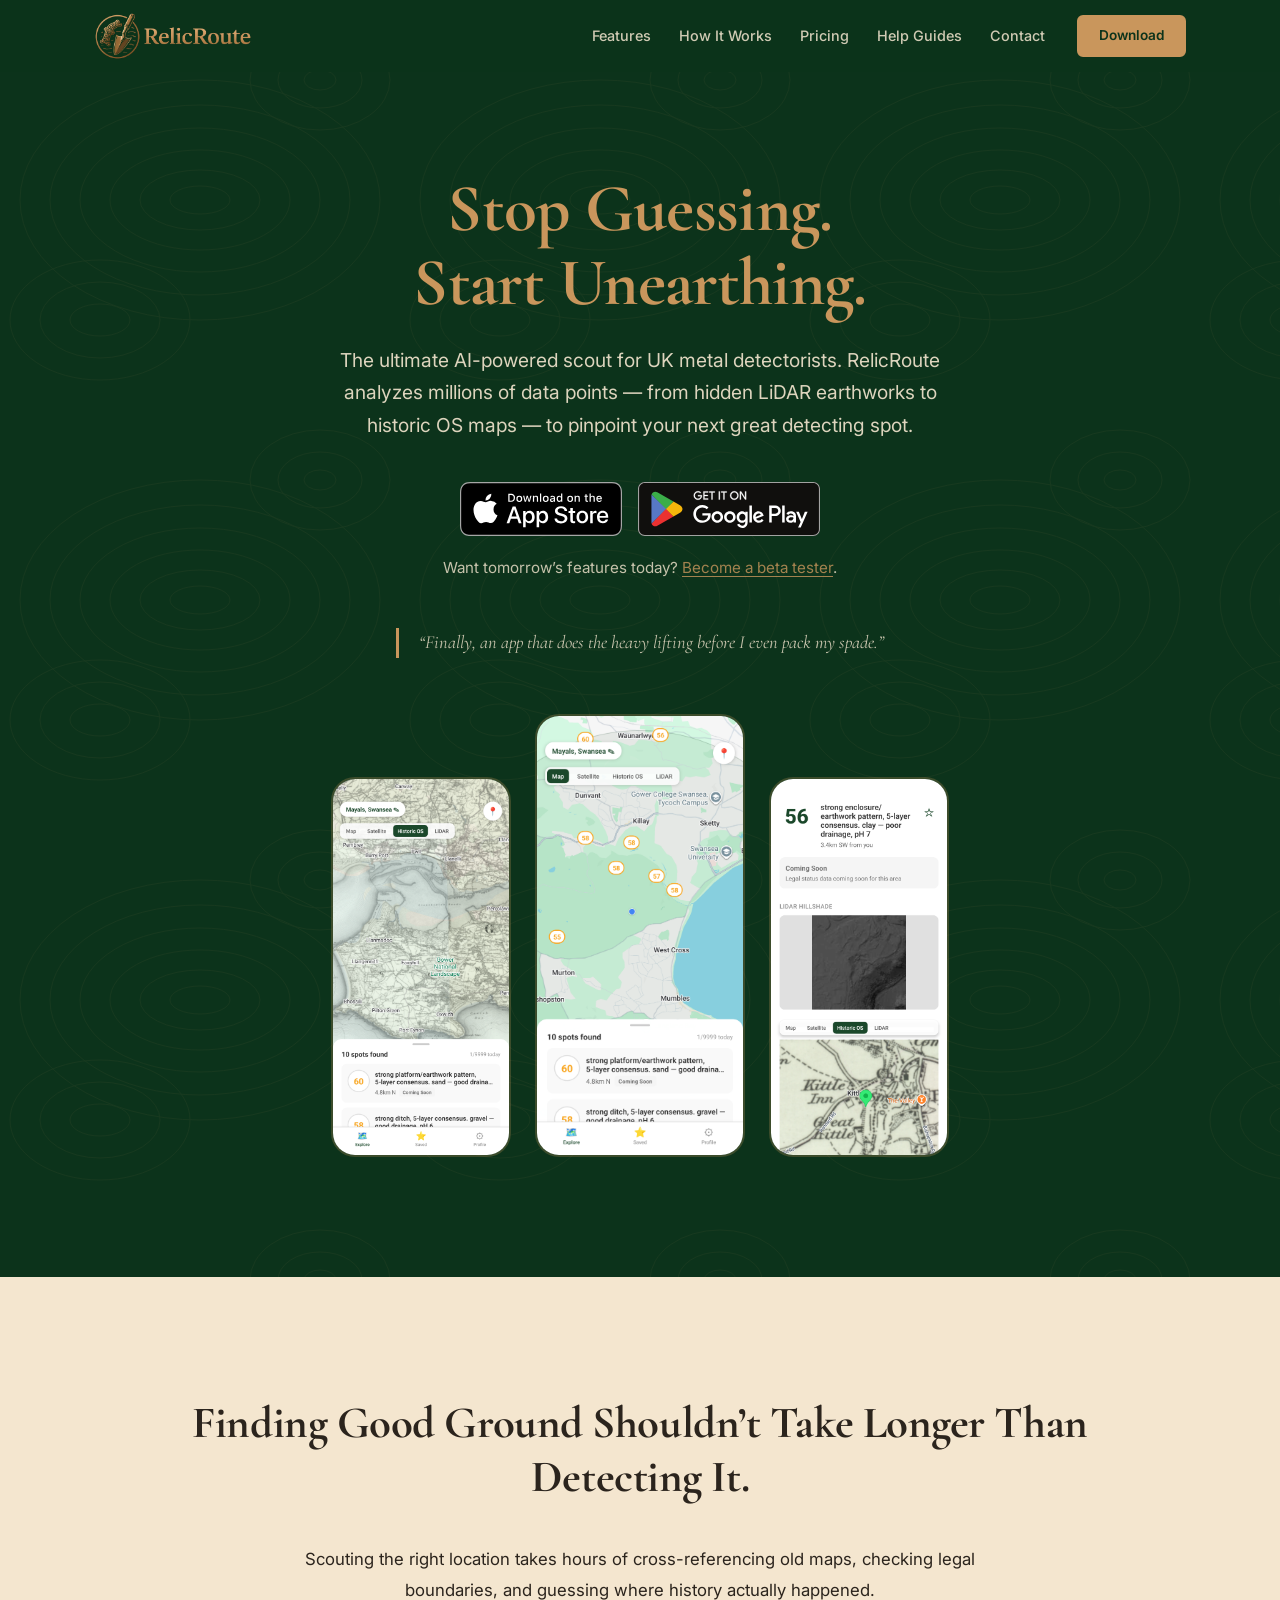
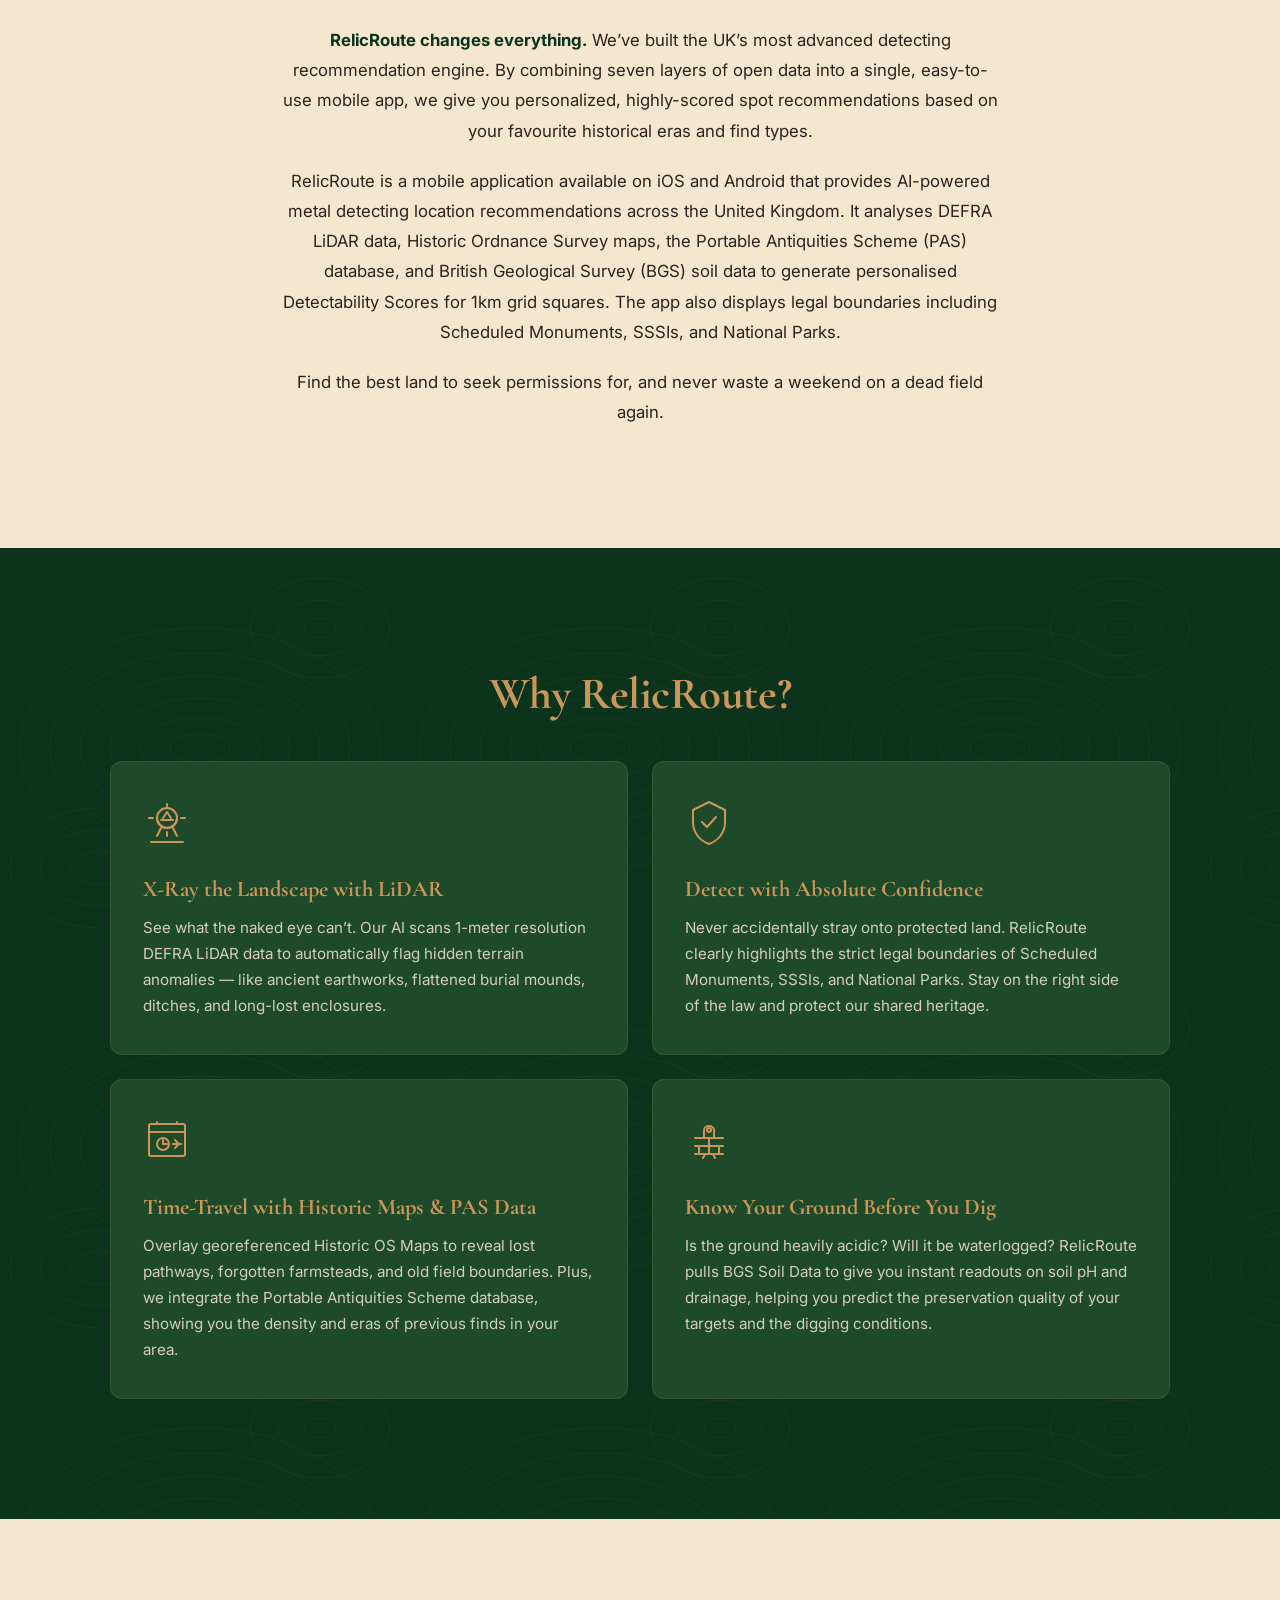
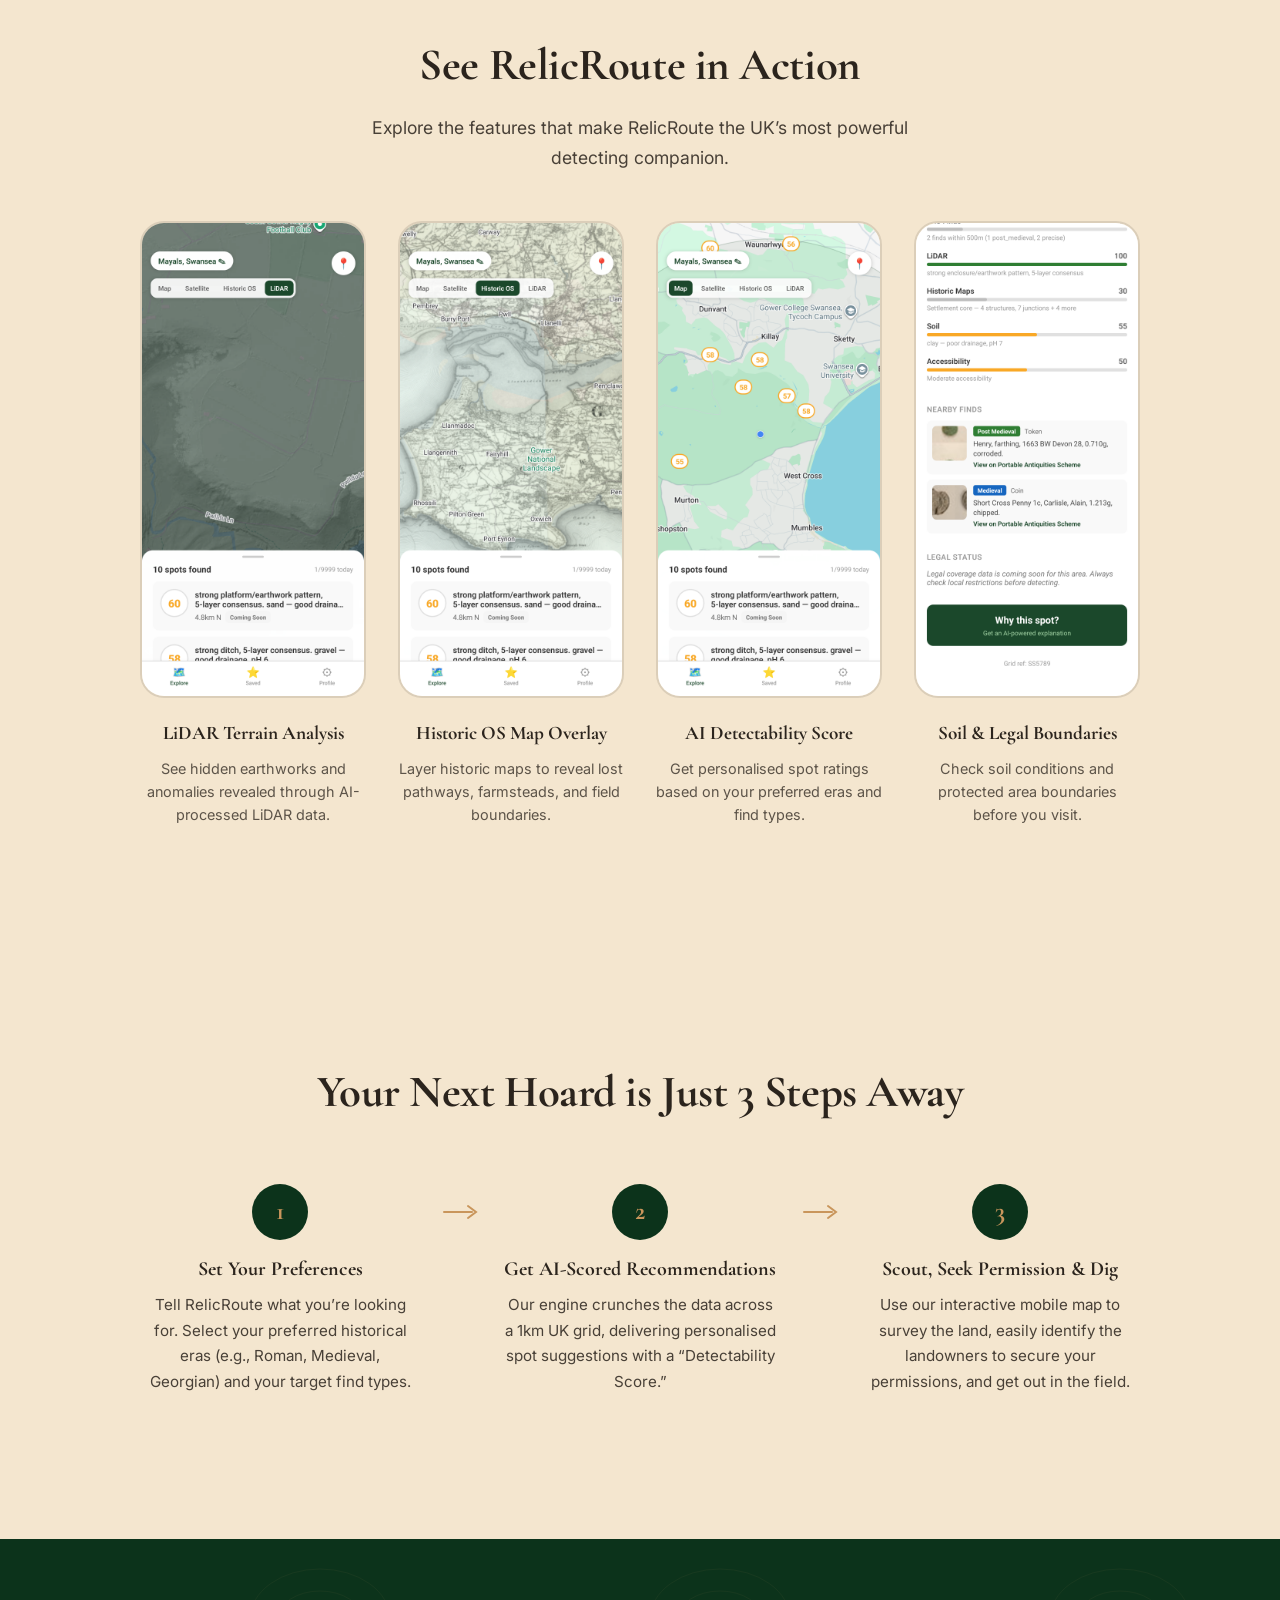
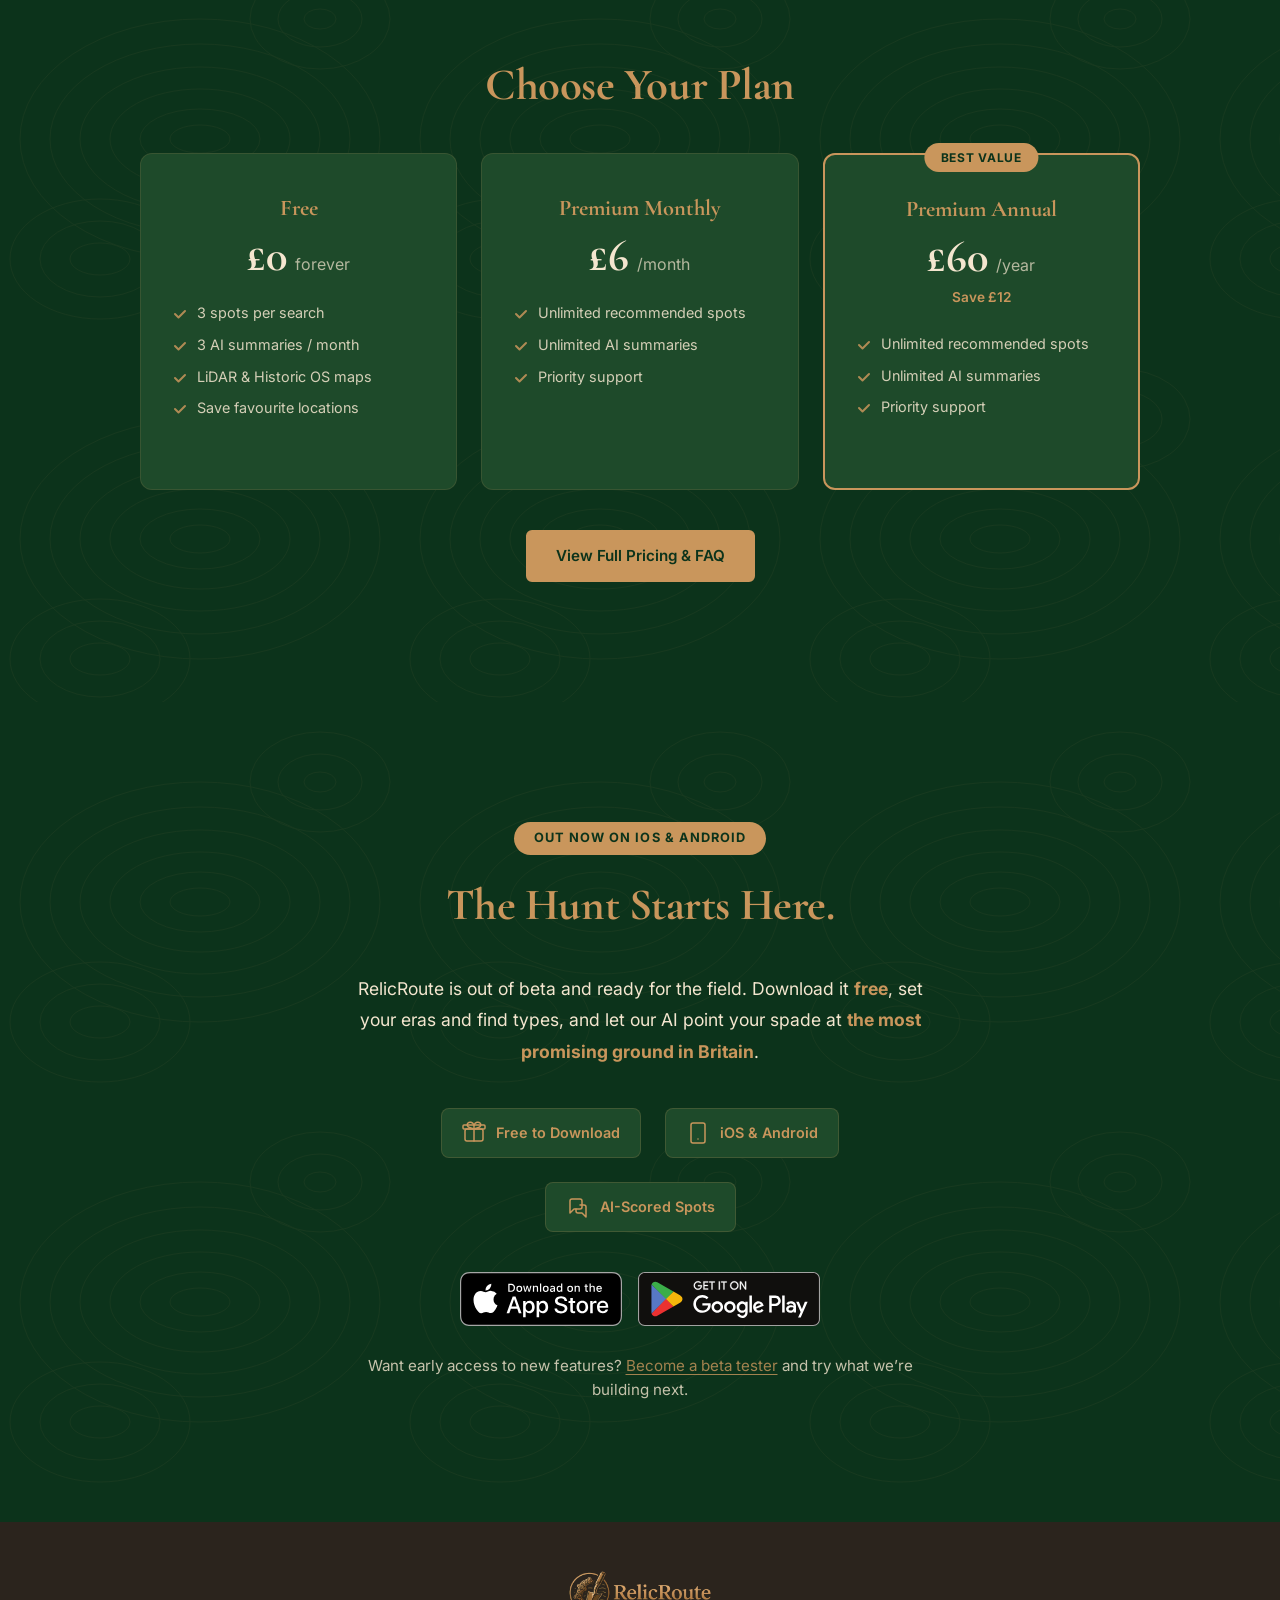
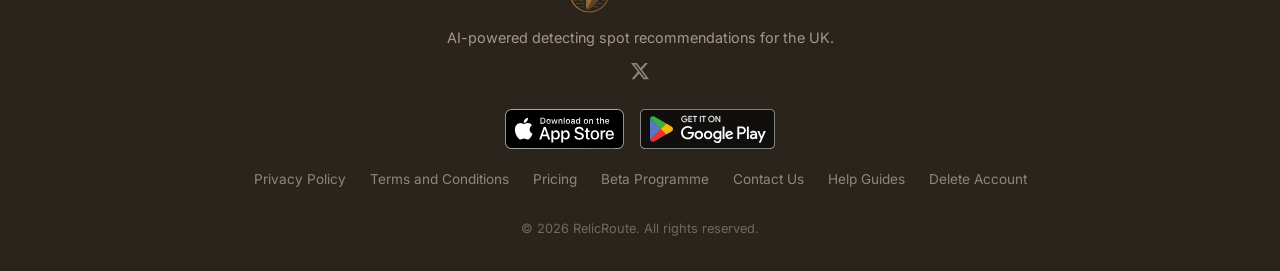
==== commit 083dc474: "Remove Beta item from the navigation menu Beta signup stays reachable via the footer Beta Programme " ====
--- a/index.html
+++ b/index.html
@@ -91,7 +91,6 @@
           <li><a href="#features">Features</a></li>
           <li><a href="#how-it-works">How It Works</a></li>
           <li><a href="#pricing">Pricing</a></li>
-          <li><a href="beta.html">Beta</a></li>
           <li><a href="help.html">Help Guides</a></li>
           <li><a href="contact.html">Contact</a></li>
         </ul>
